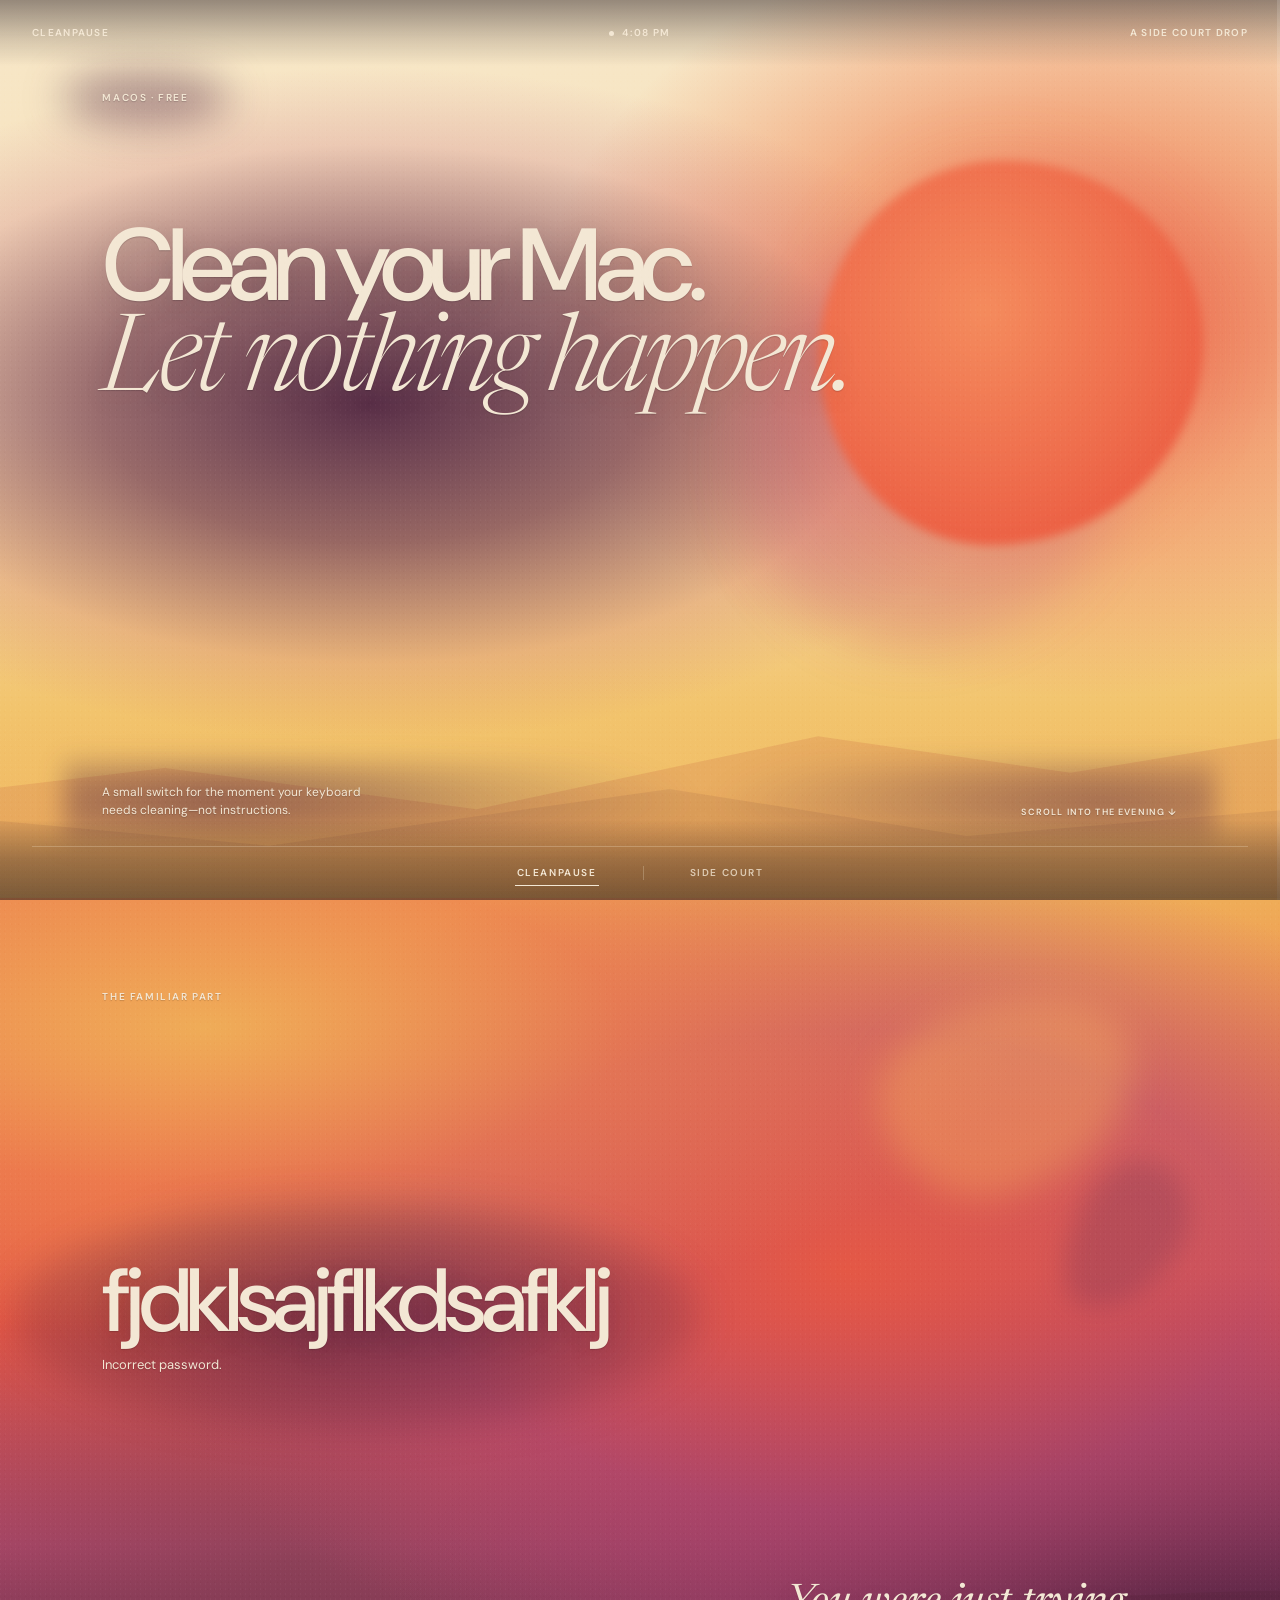
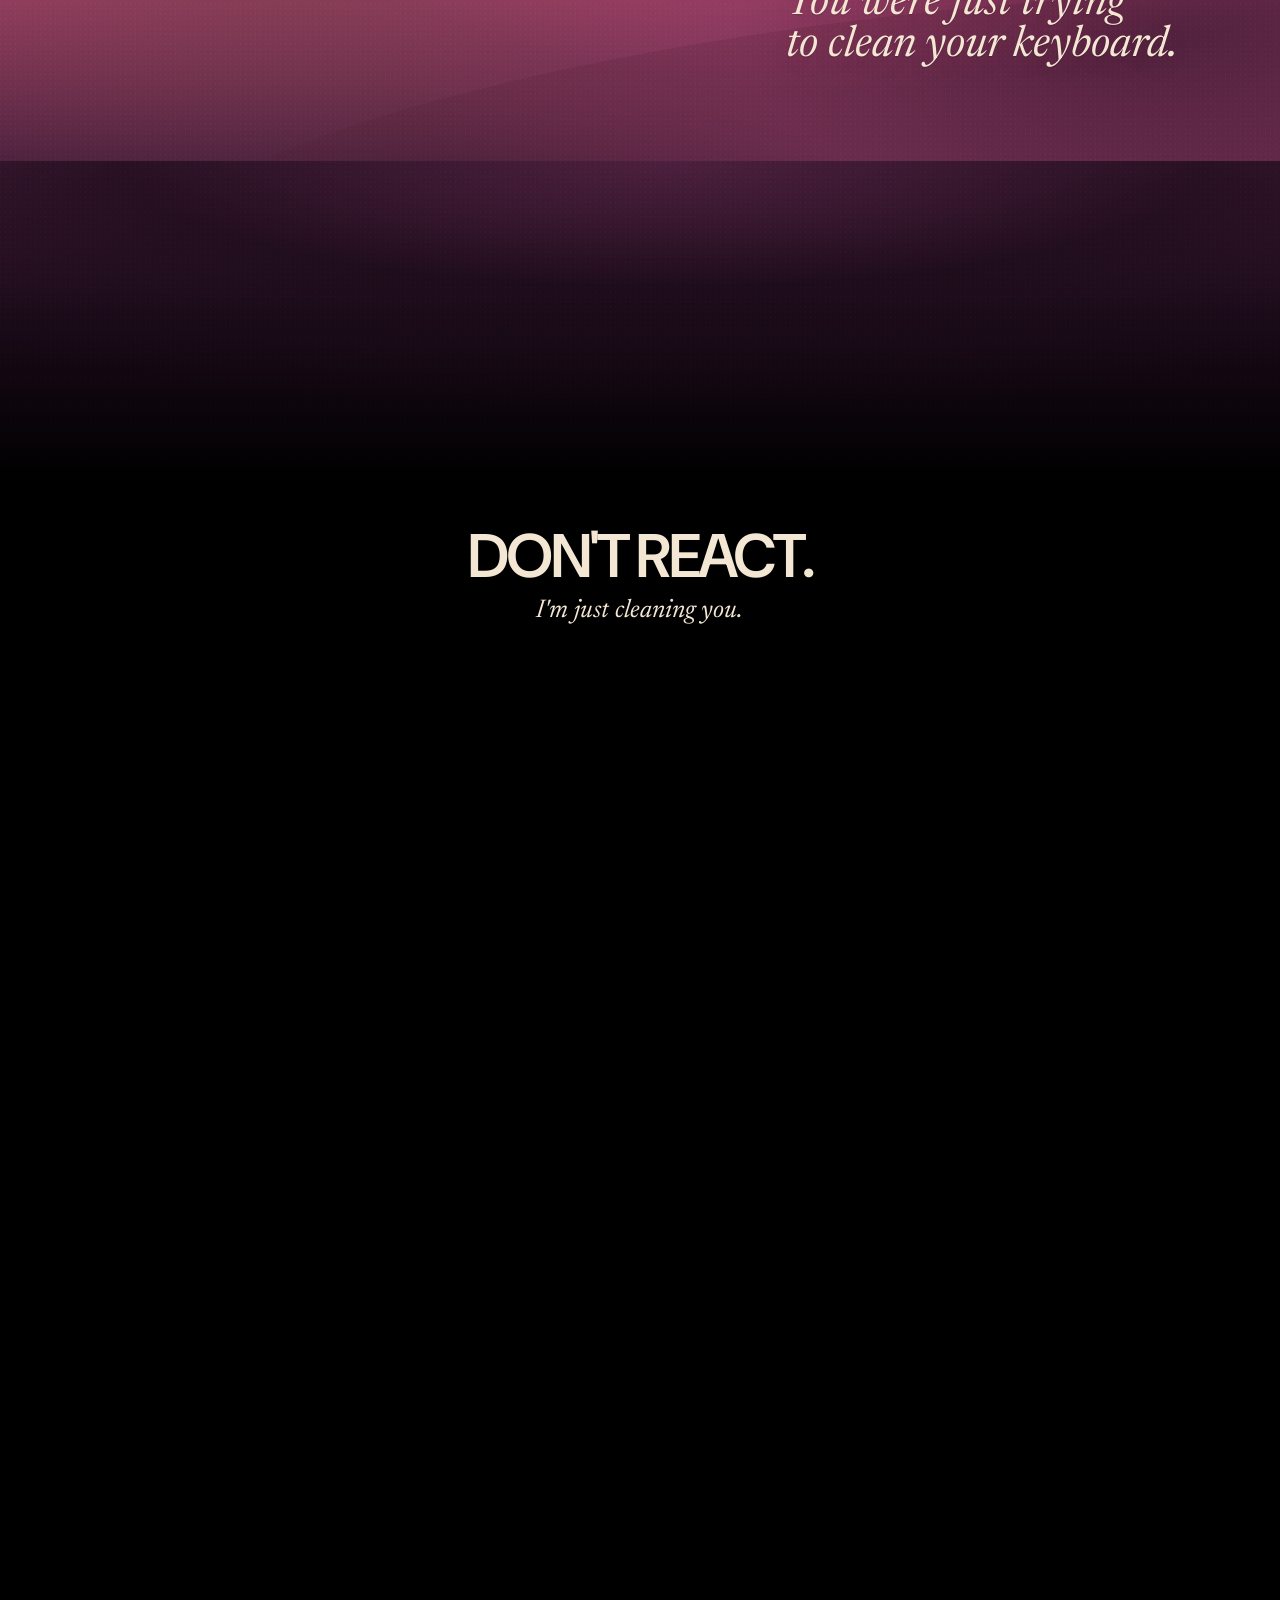
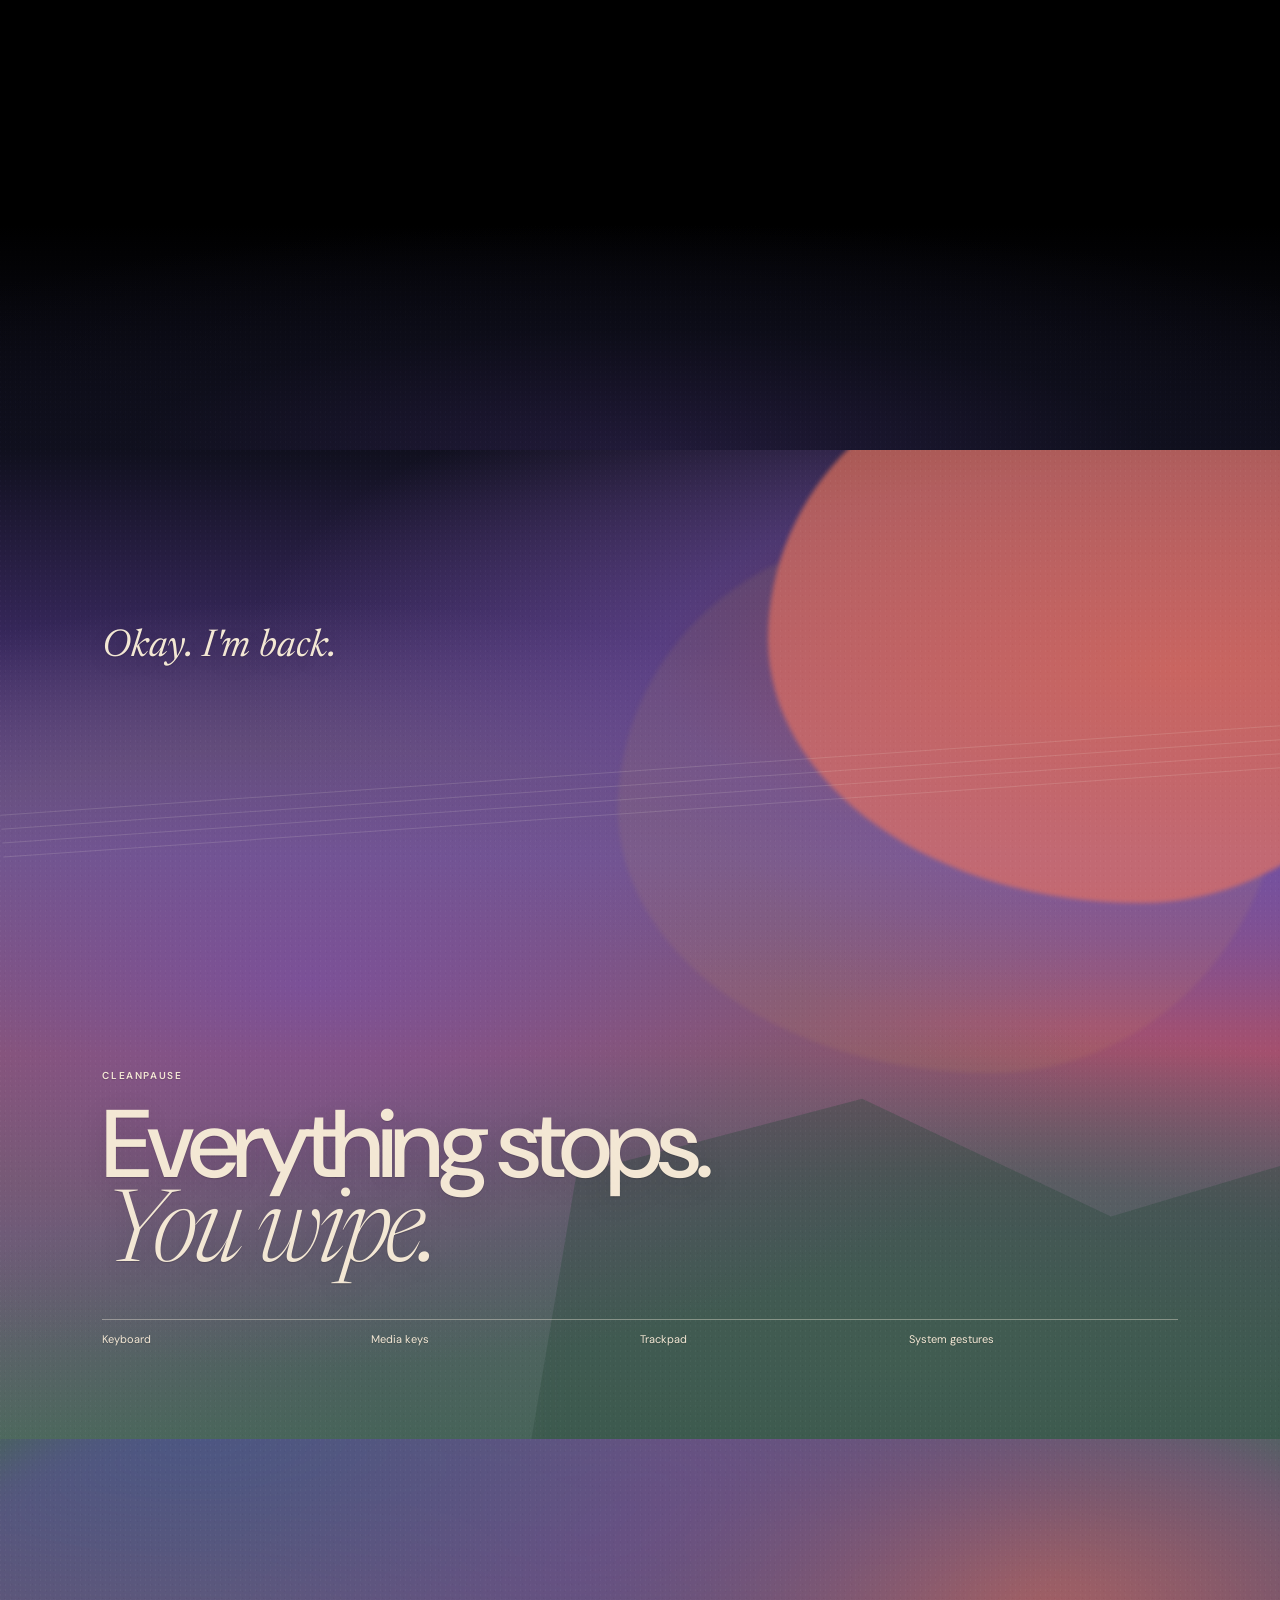
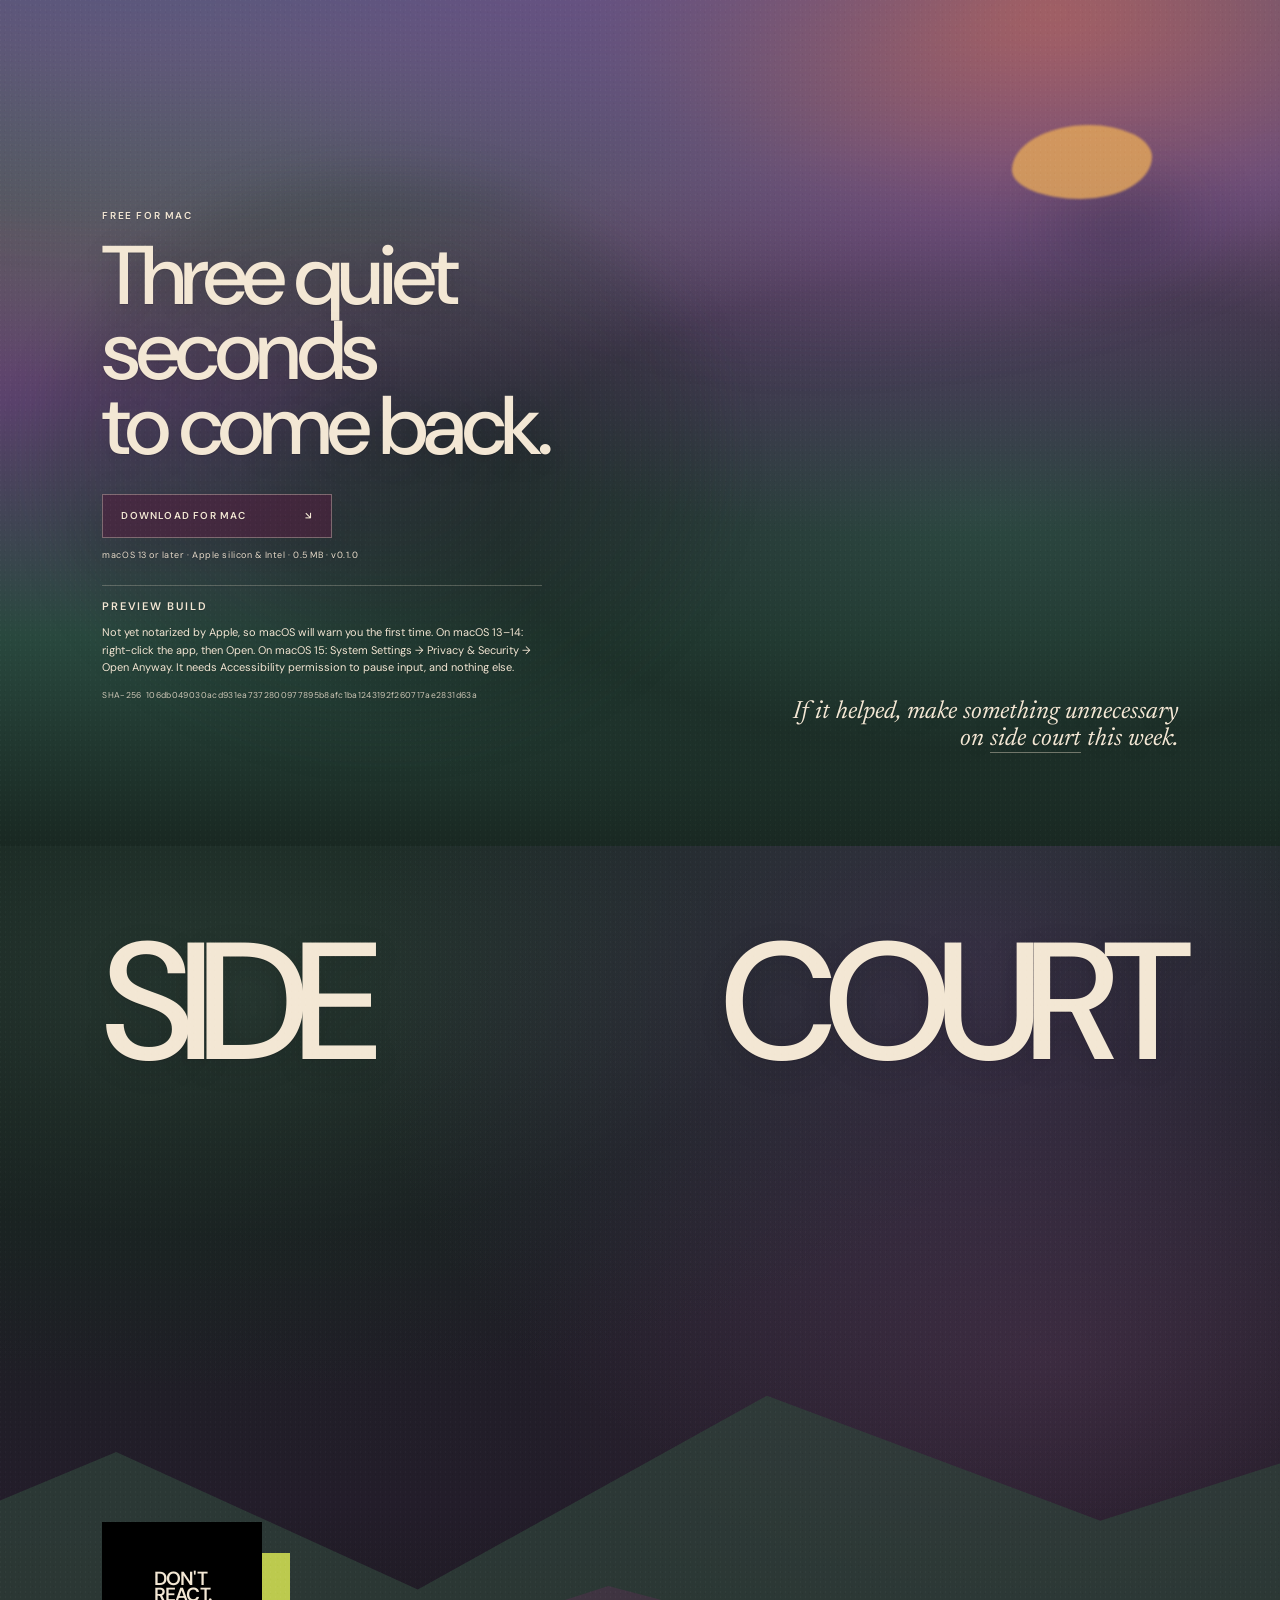
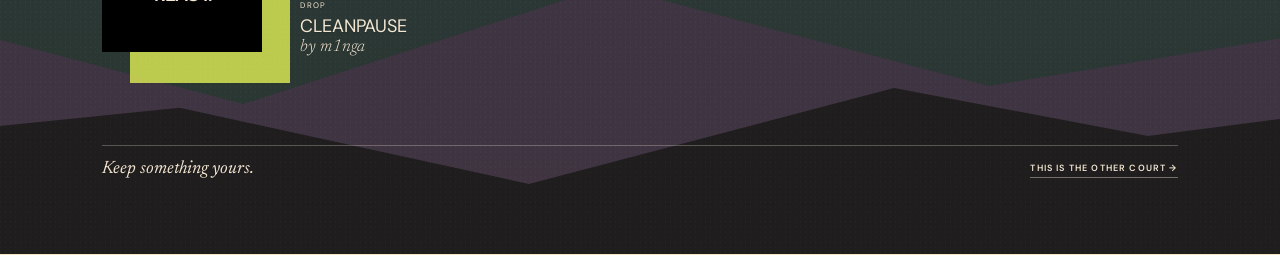
==== index.html @ 113a3d6a "feat: typography fixes, OG images, touch icon Co-Authored-By: Claude Fable 5 <noreply@anthropic.com>" ====
<!doctype html>
<html lang="en" data-court="clean">
<head>
  <meta charset="utf-8">
  <meta name="viewport" content="width=device-width, initial-scale=1">
  <title>CleanPause — Clean your Mac. Let nothing happen.</title>
  <meta name="description" content="A free macOS menu-bar switch that pauses your keyboard, media keys, trackpad, and system gestures while you clean. Hold three seconds to come back. A SIDE COURT drop by m1nga.">
  <link rel="canonical" href="https://m1nga.github.io/cleanpause/">
  <meta name="theme-color" content="#f7e5c4">

  <meta property="og:type" content="website">
  <meta property="og:site_name" content="CleanPause">
  <meta property="og:title" content="CleanPause — Clean your Mac. Let nothing happen.">
  <meta property="og:description" content="A free macOS switch that pauses keyboard, media keys, trackpad, and gestures while you clean. Hold three seconds to come back.">
  <meta property="og:url" content="https://m1nga.github.io/cleanpause/">
  <meta property="og:image" content="https://m1nga.github.io/cleanpause/assets/og.jpg">
  <meta property="og:image:width" content="1200">
  <meta property="og:image:height" content="630">
  <meta name="twitter:card" content="summary_large_image">
  <meta name="twitter:title" content="CleanPause — Clean your Mac. Let nothing happen.">
  <meta name="twitter:description" content="A free macOS switch that pauses keyboard, media keys, trackpad, and gestures while you clean.">
  <meta name="twitter:image" content="https://m1nga.github.io/cleanpause/assets/og.jpg">

  <link rel="icon" href="assets/favicon.svg" type="image/svg+xml">
  <link rel="apple-touch-icon" href="assets/apple-touch-icon.png">

  <link rel="preconnect" href="https://fonts.googleapis.com">
  <link rel="preconnect" href="https://fonts.gstatic.com" crossorigin>
  <link rel="stylesheet" href="https://fonts.googleapis.com/css2?family=DM+Sans:opsz,wght@9..40,400;9..40,500;9..40,600&family=Newsreader:ital,opsz,wght@1,6..72,300&display=swap">
  <link rel="stylesheet" href="assets/site.css">
  <link rel="prefetch" href="side-court/">

  <script type="application/ld+json">
  {
    "@context": "https://schema.org",
    "@type": "SoftwareApplication",
    "name": "CleanPause",
    "operatingSystem": "macOS 13.0 or later",
    "applicationCategory": "UtilitiesApplication",
    "offers": { "@type": "Offer", "price": "0", "priceCurrency": "USD" },
    "author": { "@type": "Person", "name": "m1nga" },
    "softwareVersion": "0.1.0-preview",
    "downloadUrl": "https://m1nga.github.io/cleanpause/downloads/CleanPause-0.1.0-preview.dmg"
  }
  </script>
</head>
<body>

  <header class="topbar">
    <a href="./">CLEANPAUSE</a>
    <span class="time" aria-live="polite"><i></i><span id="time-value">4:08 PM</span></span>
    <a class="credit" href="side-court/">A SIDE COURT DROP</a>
  </header>

  <main>
    <section class="scene s-four" id="s1" data-time="4:08 PM">
      <div class="sun" aria-hidden="true"></div>
      <div class="earth earth-one" aria-hidden="true"></div>
      <div class="earth earth-two" aria-hidden="true"></div>
      <p class="kicker">MACOS · FREE</p>
      <h1>Clean your Mac.<br><em>Let nothing happen.</em></h1>
      <div class="hero-foot">
        <p>A small switch for the moment your keyboard<br>needs cleaning—not instructions.</p>
        <span>SCROLL INTO THE EVENING ↓</span>
      </div>
    </section>

    <section class="scene s-five" id="s2" data-time="4:52 PM">
      <div class="clay clay-one" aria-hidden="true"></div>
      <div class="clay clay-two" aria-hidden="true"></div>
      <div class="clay-shadow" aria-hidden="true"></div>
      <p class="kicker">THE FAMILIAR PART</p>
      <div class="password" id="password" aria-label="Accidental keystrokes while wiping the keyboard">
        <span id="password-text" data-text="fjdklsajflkdsafklj"></span>
        <small>Incorrect password.</small>
      </div>
      <p class="side-copy">You were just trying<br>to clean your keyboard.</p>
    </section>

    <section class="scene s-black" data-time="5:37 PM" id="black-scene">
      <div class="black-hold">
        <div class="clean-state">
          <h2>DON'T REACT.</h2>
          <p>I'm just cleaning you.</p>
        </div>
        <div class="unlock" aria-hidden="true"><span></span></div>
        <small class="black-note">HOLD FOR 3 SECONDS TO RETURN</small>
      </div>
    </section>

    <section class="scene s-six" id="s4" data-time="6:26 PM">
      <div class="purple-sun" aria-hidden="true"></div>
      <div class="earth-slope" aria-hidden="true"></div>
      <div class="air-lines" aria-hidden="true"><i></i><i></i><i></i><i></i></div>
      <p class="return-line">Okay. I'm back.</p>
      <div class="product-lockup">
        <p class="kicker">CLEANPAUSE</p>
        <h2>Everything stops.<br><em>You wipe.</em></h2>
        <div class="facts" role="list" aria-label="What CleanPause pauses">
          <span role="listitem">Keyboard</span>
          <span role="listitem">Media keys</span>
          <span role="listitem">Trackpad</span>
          <span role="listitem">System gestures</span>
        </div>
      </div>
    </section>

    <section class="scene s-seven" data-time="7:18 PM" id="download">
      <div class="dusk-wash" aria-hidden="true"></div>
      <div class="sun-remnant" aria-hidden="true"></div>
      <div class="download-copy">
        <p class="kicker">FREE FOR MAC</p>
        <h2>Three quiet seconds<br>to come back.</h2>
        <a class="download-button" href="downloads/CleanPause-0.1.0-preview.dmg" download>
          <span>DOWNLOAD FOR MAC</span><span aria-hidden="true">↘</span>
        </a>
        <span class="download-meta">macOS 13 or later · Apple silicon &amp; Intel · 0.5 MB · v0.1.0</span>
        <div class="preview-note">
          <p class="kicker">PREVIEW BUILD</p>
          <p>Not yet notarized by Apple, so macOS will warn you the first time.
             On macOS 13–14: right-click the app, then Open.
             On macOS 15: System Settings → Privacy &amp; Security → Open Anyway.
             It needs Accessibility permission to pause input, and nothing else.</p>
          <span class="sha">SHA-256&ensp;106db049030acd931ea7372800977895b8afc1ba1243192f260717ae2831d63a</span>
        </div>
      </div>
      <p class="unnecessary">If it helped, make something unnecessary<br>on <a href="side-court/">side court</a> this week.</p>
    </section>

    <section class="scene s-eight" id="s6" data-time="8:00 PM">
      <div class="night-landscape" aria-hidden="true">
        <i class="night-layer night-one"></i><i class="night-layer night-two"></i><i class="night-layer night-three"></i>
      </div>
      <a class="sidecourt-head" href="side-court/" aria-label="Enter SIDE COURT">
        <span>SIDE</span><span>COURT</span>
      </a>
      <a class="drop-card" href="side-court/">
        <span class="drop-black" aria-hidden="true"><span>DON'T<br>REACT.</span></span>
        <p><small>DROP</small>CLEANPAUSE<br><em>by m1nga</em></p>
      </a>
      <footer class="court-foot">
        <p>Keep something yours.</p>
        <a href="side-court/">THIS IS THE OTHER COURT →</a>
      </footer>
    </section>
  </main>

  <nav class="rail" aria-label="Site">
    <a href="./" aria-current="page">CLEANPAUSE</a>
    <span class="rule" aria-hidden="true"></span>
    <a href="side-court/">SIDE COURT</a>
  </nav>

  <div class="progress" aria-hidden="true"><i id="progress-bar"></i></div>

  <script src="assets/site.js" defer></script>
</body>
</html>
---- assets/site.css ----
/* CleanPause + SIDE COURT — shared visual system.
   Source of truth: late-court-scroll.html (4–8 PM continuous color field).
   One text color everywhere; hierarchy is size, weight, spacing, position. */

:root {
  --ivory: #f3e7d4;
  --chartreuse: #dceb55;
  --plum: #4c203e;
  --night: #181918;
  --rail-h: 54px;
  --gutter: 8vw;
}

* { box-sizing: border-box; }

html {
  background: #f7e5c4;
}
html[data-court="side"] { background: #181918; }

body {
  margin: 0;
  color: var(--ivory);
  font-family: "DM Sans", Helvetica, Arial, sans-serif;
  -webkit-font-smoothing: antialiased;
  overflow-x: hidden;
}

h1, h2, h3, p { margin: 0; }

em {
  font-family: "Newsreader", Georgia, serif;
  font-weight: 300;
}

a { color: inherit; }

a:focus-visible,
button:focus-visible {
  outline: 1px solid var(--ivory);
  outline-offset: 4px;
}

::selection { background: rgba(76, 32, 62, .85); color: var(--ivory); }

/* Cross-page continuity: slow crossfade instead of a hard cut. */
@view-transition { navigation: auto; }
::view-transition-old(root),
::view-transition-new(root) {
  animation-duration: .55s;
  animation-timing-function: ease;
}

/* ---------- top bar ---------- */

.topbar {
  position: fixed;
  z-index: 50;
  top: 0;
  left: 0;
  right: 0;
  height: 66px;
  display: grid;
  grid-template-columns: 1fr auto 1fr;
  align-items: center;
  padding: 0 32px;
  font-size: 10px;
  line-height: 1;
  font-weight: 600;
  letter-spacing: .13em;
  background: linear-gradient(180deg, rgba(35,25,31,.46) 0%, rgba(35,25,31,.16) 58%, transparent 100%);
  pointer-events: none;
}
.topbar a { pointer-events: auto; text-decoration: none; }
.topbar .credit { justify-self: end; }
.topbar .time { display: flex; align-items: center; gap: 8px; justify-self: center; }
.topbar .time i {
  width: 5px;
  height: 5px;
  border-radius: 50%;
  background: currentColor;
}

/* ---------- bottom rail: a restrained programme sheet, not an app dock ---------- */

.rail {
  position: fixed;
  z-index: 55;
  left: 0;
  right: 0;
  bottom: 0;
  height: var(--rail-h);
  display: flex;
  align-items: center;
  justify-content: center;
  gap: 44px;
  font-size: 10px;
  line-height: 1;
  font-weight: 600;
  letter-spacing: .16em;
}
.rail::before {
  content: "";
  position: absolute;
  inset: -26px 0 0;
  z-index: -1;
  background: linear-gradient(0deg, rgba(24,18,23,.52) 0%, rgba(24,18,23,.3) 52%, transparent 100%);
  pointer-events: none;
}
.rail::after {
  content: "";
  position: absolute;
  top: 0;
  left: 32px;
  right: 32px;
  height: 1px;
  background: rgba(243,231,210,.26);
}
.rail a {
  position: relative;
  padding: 6px 2px;
  text-decoration: none;
  opacity: .78;
  transition: opacity .3s ease;
}
.rail a:hover { opacity: 1; }
.rail a[aria-current="page"] { opacity: 1; }
.rail a[aria-current="page"]::after {
  content: "";
  position: absolute;
  left: 0;
  right: 0;
  bottom: -2px;
  height: 1px;
  background: var(--ivory);
}
.rail .rule {
  width: 1px;
  height: 14px;
  background: rgba(243,231,210,.26);
}

/* ---------- scroll progress (right edge, as in the source design) ---------- */

.progress {
  position: fixed;
  z-index: 52;
  right: 0;
  top: 0;
  width: 3px;
  height: 100%;
  background: rgba(255,255,255,.14);
  pointer-events: none;
}
.progress i { display: block; width: 100%; height: 0; background: var(--chartreuse); }

/* ---------- scenes ---------- */

.scene {
  position: relative;
  min-height: 100svh;
  overflow: hidden;
  padding: 94px var(--gutter) 56px;
  isolation: isolate;
  margin-top: -1px;
  text-shadow: 0 1px 1px rgba(18,12,18,.18), 0 8px 30px rgba(18,12,18,.12);
}

/* film grain */
.scene::after {
  content: "";
  position: absolute;
  z-index: 20;
  inset: 0;
  pointer-events: none;
  opacity: .13;
  mix-blend-mode: soft-light;
  background-image:
    radial-gradient(circle at 12% 21%, rgba(255,255,255,.7) 0 .6px, transparent .9px),
    radial-gradient(circle at 69% 73%, rgba(32,20,14,.58) 0 .5px, transparent .85px);
  background-size: 5px 5px, 7px 7px;
}

.kicker {
  position: relative;
  z-index: 3;
  width: max-content;
  font-size: 10px;
  line-height: 1;
  font-weight: 600;
  letter-spacing: .16em;
}

/* ---------- scene 1 · 4:08 PM · hero ---------- */

.s-four {
  background:
    radial-gradient(ellipse 66% 48% at 29% 45%, rgba(76,32,62,.92) 0%, rgba(105,49,72,.67) 32%, rgba(184,73,111,.18) 60%, transparent 78%),
    radial-gradient(ellipse 55% 56% at 84% 35%, rgba(232,80,58,.92) 0%, rgba(239,125,78,.58) 38%, transparent 76%),
    radial-gradient(ellipse 88% 32% at 46% 104%, rgba(239,173,88,.98) 0%, rgba(242,196,109,.58) 54%, transparent 92%),
    linear-gradient(180deg, #f7e7c8 0%, #f7e0b7 47%, #f2c46d 79%, #efad58 100%);
}

.s-four > .kicker::before {
  content: "";
  position: absolute;
  z-index: -1;
  inset: -22px -40px;
  border-radius: 50%;
  background: rgba(76,32,62,.42);
  filter: blur(20px);
}

.s-four h1 {
  position: relative;
  z-index: 3;
  max-width: 920px;
  margin: 13vh 0 0;
  font-size: clamp(50px, 8vw, 106px);
  line-height: .88;
  letter-spacing: -.065em;
  font-weight: 500;
}
.s-four h1 em { font-size: 1.04em; letter-spacing: -.045em; }

.sun {
  position: absolute;
  z-index: -1;
  top: 18%;
  right: 6%;
  width: clamp(190px, 30vw, 390px);
  aspect-ratio: 1;
  border-radius: 48% 52% 55% 45% / 51% 47% 53% 49%;
  background: radial-gradient(circle at 43% 39%, #f48b5d 0%, #ef704e 48%, #e8503a 100%);
  box-shadow: -80px 100px 55px rgba(184,74,122,.22), 0 0 70px rgba(239,112,78,.2);
  filter: blur(5px);
  animation: float 12s ease-in-out infinite;
}

.earth {
  position: absolute;
  z-index: -1;
  left: -8%;
  right: -8%;
  bottom: -1px;
  translate: 0 var(--drift, 0px);
}
.earth-one {
  height: 27%;
  background: rgba(199,104,71,.22);
  clip-path: polygon(0 57%, 18% 44%, 39% 61%, 62% 31%, 79% 46%, 100% 25%, 100% 100%, 0 100%);
  filter: blur(18px);
}
.earth-two {
  height: 18%;
  background: rgba(132,79,64,.13);
  clip-path: polygon(0 43%, 25% 64%, 52% 29%, 72% 58%, 100% 37%, 100% 100%, 0 100%);
  filter: blur(26px);
}

.hero-foot {
  position: absolute;
  z-index: 3;
  left: var(--gutter);
  right: var(--gutter);
  bottom: calc(var(--rail-h) + 26px);
  display: flex;
  justify-content: space-between;
  align-items: end;
  font-size: 12px;
  line-height: 1.45;
}
.hero-foot::before {
  content: "";
  position: absolute;
  z-index: -1;
  inset: -24px -38px;
  background:
    radial-gradient(ellipse 42% 85% at 13% 50%, rgba(76,32,62,.56) 0%, rgba(76,32,62,.2) 58%, transparent 100%),
    radial-gradient(ellipse 34% 76% at 90% 50%, rgba(76,32,62,.46) 0%, transparent 100%);
  filter: blur(12px);
}
.hero-foot span { font-size: 9px; font-weight: 600; letter-spacing: .13em; }

/* ---------- scene 2 · 4:52 PM · the familiar part ---------- */

.s-five {
  min-height: 96svh;
  background:
    radial-gradient(ellipse 82% 46% at 16% 15%, rgba(239,173,88,.96) 0%, rgba(237,125,78,.68) 40%, transparent 78%),
    radial-gradient(ellipse 68% 58% at 66% 43%, rgba(228,87,69,.9) 0%, rgba(184,73,111,.62) 48%, transparent 84%),
    radial-gradient(ellipse 74% 50% at 91% 84%, rgba(76,32,62,.96) 0%, rgba(126,53,91,.7) 46%, transparent 82%),
    radial-gradient(ellipse 60% 42% at 23% 77%, rgba(102,58,67,.48) 0%, transparent 78%),
    linear-gradient(180deg, #efad58 0%, #ed7d4e 26%, #e45745 49%, #b8496f 75%, #4c203e 100%);
}

.password {
  position: absolute;
  z-index: 3;
  left: var(--gutter);
  top: 42%;
  display: flex;
  flex-direction: column;
  gap: 14px;
}
.password::before {
  content: "";
  position: absolute;
  z-index: -1;
  inset: -60px -90px;
  border-radius: 50%;
  background: radial-gradient(ellipse, rgba(76,32,62,.66) 0%, rgba(76,32,62,.27) 56%, transparent 100%);
  filter: blur(18px);
}
.password span {
  min-height: .9em;
  font-size: clamp(38px, 7vw, 94px);
  line-height: .9;
  letter-spacing: -.06em;
  font-weight: 500;
}
.password small {
  font-size: 13px;
  opacity: 0;
  transition: opacity .7s ease;
}
.password.typed small { opacity: 1; }

.side-copy {
  position: absolute;
  z-index: 3;
  right: var(--gutter);
  bottom: 11%;
  font-family: "Newsreader", Georgia, serif;
  font-style: italic;
  font-size: clamp(24px, 3.4vw, 46px);
  line-height: .97;
}

.clay {
  position: absolute;
  border-radius: 47% 53% 61% 39% / 42% 38% 62% 58%;
  translate: 0 var(--drift, 0px);
  filter: blur(18px);
}
.clay-one { width: 260px; height: 190px; right: 11%; top: 8%; background: rgba(255,183,91,.36); transform: rotate(-13deg); }
.clay-two { width: 105px; height: 160px; right: 8%; top: 26%; background: rgba(112,50,87,.28); transform: rotate(29deg); filter: blur(13px); }
.clay-shadow {
  position: absolute;
  left: 12%;
  bottom: -26%;
  width: 125%;
  height: 58%;
  background: rgba(79,31,52,.2);
  transform: rotate(-6deg);
  clip-path: ellipse(50% 32% at 50% 50%);
  filter: blur(30px);
  translate: 0 var(--drift, 0px);
}

/* ---------- scene 3 · 5:37 PM · the pause (extended quiet) ---------- */

.s-black {
  min-height: 210svh;
  padding: 0;
  background:
    radial-gradient(ellipse 88% 14% at 52% 0%, rgba(76,32,62,.92) 0%, rgba(27,11,25,.72) 48%, transparent 94%),
    radial-gradient(ellipse 74% 12% at 50% 100%, rgba(57,41,95,.42) 0%, rgba(16,16,30,.62) 54%, transparent 100%),
    linear-gradient(180deg, #4c203e 0%, #1b0b19 8%, #000 17%, #000 88%, #10101e 100%);
}
.black-hold {
  position: sticky;
  top: 0;
  height: 100svh;
  display: grid;
  place-items: center;
}
.clean-state {
  text-align: center;
  transform: translateY(-4vh);
  opacity: var(--quiet, 1);
}
.clean-state h2 {
  margin-bottom: 10px;
  font-size: clamp(32px, 4.8vw, 62px);
  line-height: 1;
  letter-spacing: -.045em;
  font-weight: 600;
}
.clean-state p {
  font-family: "Newsreader", Georgia, serif;
  font-size: clamp(17px, 2vw, 26px);
  font-style: italic;
}
.unlock {
  position: absolute;
  right: var(--gutter);
  bottom: 11%;
  width: 54px;
  height: 54px;
  border: 1px solid rgba(242,234,220,.28);
  border-radius: 50%;
  opacity: var(--quiet, 1);
}
.unlock span {
  position: absolute;
  inset: -1px;
  border: 1px solid var(--chartreuse);
  border-radius: 50%;
  clip-path: polygon(50% 0, 100% 0, 100% 100%, 50% 100%);
  transform: rotate(-28deg);
}
.black-note {
  position: absolute;
  right: calc(var(--gutter) + 70px);
  bottom: calc(11% + 22px);
  font-size: 8px;
  letter-spacing: .14em;
  opacity: var(--quiet, 1);
}

/* ---------- scene 4 · 6:26 PM · back ---------- */

.s-six {
  min-height: 110svh;
  background:
    radial-gradient(ellipse 85% 42% at 92% 22%, rgba(164,80,110,.72) 0%, rgba(115,81,160,.52) 48%, transparent 86%),
    radial-gradient(ellipse 70% 44% at 24% 54%, rgba(115,81,160,.74) 0%, rgba(111,91,120,.52) 55%, transparent 88%),
    radial-gradient(ellipse 82% 38% at 70% 92%, rgba(78,105,94,.92) 0%, rgba(64,95,85,.58) 50%, transparent 90%),
    linear-gradient(180deg, #10101e 0%, #39295f 20%, #7351a0 41%, #a4506e 61%, #6f5b78 79%, #4e695e 100%);
}
.return-line {
  position: absolute;
  top: 18%;
  left: var(--gutter);
  font-family: "Newsreader", Georgia, serif;
  font-style: italic;
  font-size: clamp(22px, 3vw, 40px);
}
.product-lockup {
  position: absolute;
  z-index: 3;
  left: var(--gutter);
  right: var(--gutter);
  bottom: calc(var(--rail-h) + 4%);
}
.product-lockup h2 {
  margin: 22px 0 38px;
  font-size: clamp(47px, 7.5vw, 98px);
  line-height: .87;
  letter-spacing: -.06em;
  font-weight: 500;
}
.product-lockup h2 em { font-size: 1.04em; }
.facts {
  display: grid;
  grid-template-columns: repeat(4, 1fr);
  border-top: 1px solid rgba(246,239,223,.38);
  padding-top: 12px;
  font-size: 11px;
}
.purple-sun {
  position: absolute;
  right: -12%;
  top: -12%;
  width: 52vw;
  height: 42vw;
  min-width: 360px;
  min-height: 300px;
  border-radius: 43% 57% 44% 56% / 51% 42% 58% 49%;
  background: rgba(238,120,91,.64);
  box-shadow: -150px 170px 0 rgba(216,167,83,.1);
  animation: float 15s ease-in-out infinite reverse;
  translate: 0 var(--drift, 0px);
  filter: blur(2px);
}
.earth-slope {
  position: absolute;
  right: -12%;
  bottom: -8%;
  width: 72%;
  height: 54%;
  background: rgba(38,70,57,.34);
  clip-path: polygon(7% 29%, 38% 15%, 65% 37%, 100% 19%, 100% 100%, 0 100%);
  filter: blur(24px);
  translate: 0 var(--drift, 0px);
}
.air-lines {
  position: absolute;
  left: 0;
  right: 0;
  top: 31%;
  height: 60px;
  opacity: .14;
  transform: rotate(-4deg);
}
.air-lines i {
  display: block;
  width: 120%;
  height: 1px;
  margin: 13px 0;
  background: #f6efdf;
  animation: wind 12s ease-in-out infinite;
}
.air-lines i:nth-child(2) { animation-delay: -3s; }
.air-lines i:nth-child(3) { animation-delay: -6s; }
.air-lines i:nth-child(4) { animation-delay: -9s; }

/* ---------- scene 5 · 7:18 PM · download ---------- */

.s-seven {
  min-height: 112svh;
  background:
    radial-gradient(ellipse 78% 43% at 17% 18%, rgba(78,105,94,.86) 0%, rgba(64,95,85,.52) 48%, transparent 84%),
    radial-gradient(ellipse 68% 48% at 72% 28%, rgba(115,80,109,.72) 0%, rgba(90,66,108,.46) 50%, transparent 86%),
    radial-gradient(ellipse 63% 39% at 77% 67%, rgba(41,72,62,.9) 0%, rgba(25,40,34,.64) 60%, transparent 94%),
    linear-gradient(180deg, #4e695e 0%, #405f55 18%, #73506d 39%, #5a426c 56%, #29483e 79%, #192822 100%);
}
.dusk-wash {
  position: absolute;
  inset: -14% -12% auto -12%;
  height: 62%;
  background:
    radial-gradient(ellipse 65% 75% at 22% 15%, rgba(75,84,139,.84) 0%, rgba(112,78,143,.6) 48%, transparent 88%),
    radial-gradient(ellipse 58% 66% at 76% 45%, rgba(215,105,99,.62) 0%, rgba(112,78,143,.44) 51%, transparent 90%);
  border-radius: 42% 58% 48% 52% / 55% 45% 55% 45%;
  filter: blur(26px);
  translate: 0 var(--drift, 0px);
}
.sun-remnant {
  position: absolute;
  z-index: 3;
  top: 25%;
  right: 10%;
  width: 140px;
  height: 74px;
  border-radius: 55% 45% 51% 49% / 61% 43% 57% 39%;
  background: rgba(231,169,89,.78);
  box-shadow: 40px 62px 70px rgba(27,31,46,.3);
  animation: float 11s ease-in-out infinite;
  translate: 0 var(--drift, 0px);
  filter: blur(.8px);
}
.download-copy {
  position: absolute;
  z-index: 4;
  left: var(--gutter);
  bottom: calc(var(--rail-h) + 9%);
  max-width: min(560px, 84vw);
}
.download-copy::before {
  content: "";
  position: absolute;
  z-index: -1;
  inset: -40px -60px;
  border-radius: 50%;
  background: radial-gradient(ellipse, rgba(25,40,34,.5) 0%, rgba(25,40,34,.2) 58%, transparent 100%);
  filter: blur(20px);
}
.download-copy h2 {
  margin: 18px 0 30px;
  font-size: clamp(42px, 6.5vw, 86px);
  line-height: .9;
  letter-spacing: -.055em;
  font-weight: 500;
}
.download-button {
  min-width: 230px;
  width: max-content;
  border: 1px solid rgba(243,231,212,.34);
  padding: 16px 18px;
  display: flex;
  justify-content: space-between;
  gap: 40px;
  background: rgba(76,32,62,.66);
  font-size: 10px;
  line-height: 1;
  font-weight: 600;
  letter-spacing: .12em;
  text-decoration: none;
  box-shadow: 0 12px 42px rgba(18,12,18,.14);
  backdrop-filter: blur(10px);
  transition: background .35s ease, border-color .35s ease;
}
.download-button:hover {
  background: rgba(76,32,62,.88);
  border-color: rgba(243,231,212,.55);
}
.download-meta {
  display: block;
  margin-top: 10px;
  font-size: 9px;
  letter-spacing: .06em;
  line-height: 1.7;
}
.preview-note {
  margin-top: 22px;
  padding-top: 12px;
  border-top: 1px solid rgba(243,231,210,.24);
  max-width: 440px;
}
.preview-note .kicker { margin-bottom: 8px; }
.preview-note p {
  font-size: 11px;
  line-height: 1.6;
}
.sha {
  display: block;
  margin-top: 12px;
  font-size: 8.5px;
  letter-spacing: .04em;
  line-height: 1.6;
  word-break: break-all;
  opacity: .82;
}
.unnecessary {
  position: absolute;
  z-index: 4;
  right: var(--gutter);
  bottom: calc(var(--rail-h) + 4%);
  font-family: "Newsreader", Georgia, serif;
  font-style: italic;
  font-size: clamp(17px, 2vw, 25px);
  line-height: 1.08;
  text-align: right;
}
.unnecessary a {
  text-decoration: none;
  border-bottom: 1px solid rgba(243,231,210,.4);
  transition: border-color .3s ease;
}
.unnecessary a:hover { border-color: var(--ivory); }

/* ---------- scene 6 · 8:00 PM · the other court ---------- */

.s-eight {
  min-height: 112svh;
  background:
    radial-gradient(ellipse 72% 44% at 18% 14%, rgba(48,67,59,.6) 0%, rgba(25,40,34,.4) 56%, transparent 91%),
    radial-gradient(ellipse 74% 56% at 82% 51%, rgba(80,51,77,.48) 0%, rgba(35,29,42,.42) 56%, transparent 93%),
    linear-gradient(180deg, #192822 0%, #18211f 27%, #231d2a 65%, #181918 100%);
}
.night-landscape {
  position: absolute;
  inset: 0;
  overflow: hidden;
  background: radial-gradient(ellipse at 76% 12%, rgba(111,73,136,.32) 0%, transparent 45%);
}
.night-layer {
  position: absolute;
  display: block;
  left: -12%;
  right: -12%;
  bottom: -2%;
  translate: 0 var(--drift, 0px);
}
.night-one { height: 62%; background: rgba(48,67,59,.72); clip-path: polygon(0 45%, 17% 27%, 36% 49%, 58% 18%, 79% 38%, 100% 21%, 100% 100%, 0 100%); filter: blur(18px); }
.night-two { height: 45%; background: rgba(80,51,77,.56); clip-path: polygon(0 32%, 25% 55%, 48% 29%, 72% 51%, 100% 35%, 100% 100%, 0 100%); filter: blur(25px); }
.night-three { height: 28%; background: rgba(28,27,26,.9); clip-path: polygon(0 41%, 21% 29%, 43% 56%, 66% 22%, 82% 39%, 100% 26%, 100% 100%, 0 100%); filter: blur(10px); }

.sidecourt-head {
  position: relative;
  z-index: 4;
  display: flex;
  justify-content: space-between;
  font-size: clamp(66px, 13vw, 170px);
  line-height: .76;
  letter-spacing: -.08em;
  font-weight: 500;
}
a.sidecourt-head { text-decoration: none; }

.drop-card {
  position: absolute;
  z-index: 4;
  left: var(--gutter);
  bottom: 20%;
  display: flex;
  align-items: flex-end;
  gap: 38px;
  text-decoration: none;
}
.drop-black {
  width: 160px;
  aspect-ratio: 1.23;
  background: #000;
  display: flex;
  align-items: center;
  justify-content: center;
  font-size: 19px;
  line-height: .88;
  letter-spacing: -.04em;
  font-weight: 600;
  box-shadow: 28px 31px 0 rgba(220,235,85,.82);
  transition: box-shadow .4s ease;
}
.drop-card:hover .drop-black { box-shadow: 22px 25px 0 rgba(220,235,85,.95); }
.drop-card p { margin: 0 0 -4px; font-size: 18px; line-height: 1.05; }
.drop-card small {
  display: block;
  margin-bottom: 7px;
  font-size: 8px;
  letter-spacing: .15em;
}
.drop-card em { font-size: 17px; }

.court-foot {
  position: absolute;
  z-index: 4;
  left: var(--gutter);
  right: var(--gutter);
  bottom: calc(var(--rail-h) + 22px);
  display: flex;
  justify-content: space-between;
  align-items: end;
  border-top: 1px solid rgba(243,231,210,.28);
  padding-top: 14px;
  font-size: 10px;
  letter-spacing: .08em;
}
.court-foot p {
  font-family: "Newsreader", Georgia, serif;
  font-style: italic;
  font-size: 18px;
  letter-spacing: 0;
}
.court-foot a {
  text-decoration: none;
  font-weight: 600;
  letter-spacing: .13em;
  font-size: 9px;
  border-bottom: 1px solid rgba(243,231,210,.4);
  padding-bottom: 3px;
  transition: border-color .3s ease;
}
.court-foot a:hover { border-color: var(--ivory); }

/* ---------- SIDE COURT page ---------- */

.sc-open {
  min-height: 100svh;
  background:
    radial-gradient(ellipse 72% 44% at 18% 14%, rgba(48,67,59,.6) 0%, rgba(25,40,34,.4) 56%, transparent 91%),
    radial-gradient(ellipse 74% 56% at 82% 51%, rgba(80,51,77,.48) 0%, rgba(35,29,42,.42) 56%, transparent 93%),
    linear-gradient(180deg, #192822 0%, #1c2420 30%, #231d2a 68%, #1a161d 100%);
}
.sc-open .sidecourt-head { margin-top: 6vh; }
.keep {
  position: absolute;
  z-index: 4;
  left: var(--gutter);
  bottom: calc(var(--rail-h) + 12%);
  max-width: 620px;
}
.keep h2 {
  font-family: "Newsreader", Georgia, serif;
  font-weight: 300;
  font-style: italic;
  font-size: clamp(34px, 5vw, 64px);
  line-height: 1;
  letter-spacing: -.02em;
  margin-bottom: 26px;
}
.keep p {
  font-size: clamp(13px, 1.3vw, 16px);
  line-height: 1.7;
}

.sc-drop {
  min-height: 96svh;
  background:
    radial-gradient(ellipse 66% 48% at 76% 22%, rgba(80,51,77,.5) 0%, rgba(35,29,42,.36) 56%, transparent 92%),
    radial-gradient(ellipse 70% 40% at 20% 80%, rgba(41,52,46,.7) 0%, rgba(24,30,27,.4) 58%, transparent 92%),
    linear-gradient(180deg, #1a161d 0%, #1d1a20 42%, #171b18 100%);
  display: grid;
  place-items: center;
}
.sc-drop-inner {
  position: relative;
  z-index: 4;
  display: flex;
  flex-direction: column;
  align-items: flex-start;
  gap: 44px;
}
.sc-drop-inner .drop-card { position: static; }
.other-court {
  font-family: "Newsreader", Georgia, serif;
  font-style: italic;
  font-size: clamp(18px, 2.2vw, 28px);
}

.sc-court {
  min-height: 100svh;
  background:
    radial-gradient(ellipse 70% 36% at 30% 20%, rgba(57,41,95,.34) 0%, transparent 80%),
    radial-gradient(ellipse 80% 40% at 70% 90%, rgba(30,39,34,.8) 0%, rgba(22,24,22,.4) 60%, transparent 95%),
    linear-gradient(180deg, #171b18 0%, #161519 55%, #181918 100%);
}
.sc-court-inner {
  position: absolute;
  z-index: 4;
  left: var(--gutter);
  right: var(--gutter);
  bottom: calc(var(--rail-h) + 14%);
  max-width: 640px;
}
.sc-court-inner .kicker { margin-bottom: 24px; }
.sc-court-inner h2 {
  font-family: "Newsreader", Georgia, serif;
  font-weight: 300;
  font-style: italic;
  font-size: clamp(28px, 4vw, 52px);
  line-height: 1.08;
  letter-spacing: -.015em;
  margin-bottom: 26px;
}
.sc-court-inner > p {
  font-size: clamp(13px, 1.3vw, 15px);
  line-height: 1.7;
  max-width: 430px;
  margin-bottom: 34px;
}
.court-write {
  display: inline-flex;
  gap: 30px;
  border: 1px solid rgba(243,231,212,.34);
  padding: 15px 18px;
  font-size: 10px;
  font-weight: 600;
  letter-spacing: .13em;
  text-decoration: none;
  background: rgba(24,18,23,.5);
  transition: background .35s ease, border-color .35s ease;
}
.court-write:hover {
  background: rgba(24,18,23,.8);
  border-color: rgba(243,231,212,.55);
}
.court-small {
  display: block;
  margin-top: 14px;
  font-size: 10px;
  letter-spacing: .04em;
  opacity: .85;
}
.sc-foot {
  position: absolute;
  z-index: 4;
  left: var(--gutter);
  right: var(--gutter);
  bottom: calc(var(--rail-h) + 20px);
  display: flex;
  justify-content: space-between;
  border-top: 1px solid rgba(243,231,210,.28);
  padding-top: 14px;
  font-size: 9px;
  letter-spacing: .13em;
  font-weight: 600;
}
.sc-foot a { text-decoration: none; opacity: .85; transition: opacity .3s ease; }
.sc-foot a:hover { opacity: 1; }

/* ---------- 404 ---------- */

.lost {
  min-height: 100svh;
  display: grid;
  place-items: center;
  background: linear-gradient(180deg, #181918 0%, #1b0b19 60%, #000 100%);
  text-align: center;
}
.lost h1 {
  font-family: "Newsreader", Georgia, serif;
  font-weight: 300;
  font-style: italic;
  font-size: clamp(26px, 4vw, 44px);
  margin-bottom: 24px;
}
.lost a {
  font-size: 10px;
  font-weight: 600;
  letter-spacing: .14em;
  text-decoration: none;
  border-bottom: 1px solid rgba(243,231,210,.4);
  padding-bottom: 4px;
}

/* ---------- motion ---------- */

@keyframes float {
  0%, 100% { transform: translate3d(0,0,0); }
  50% { transform: translate3d(-8px,12px,0); }
}
@keyframes wind {
  0%, 100% { transform: translateX(-3%); }
  50% { transform: translateX(3%); }
}

/* ---------- mobile ---------- */

@media (max-width: 620px) {
  :root { --rail-h: 48px; --gutter: 22px; }

  .topbar { height: 58px; padding: 0 18px; grid-template-columns: 1fr auto; }
  .topbar .time { display: none; }
  .topbar .credit { font-size: 8px; }
  .rail { gap: 30px; font-size: 9px; }
  .rail::after { left: 18px; right: 18px; }
  .progress { display: none; }

  .scene { padding: 82px 22px 42px; }

  .s-four h1 { margin-top: 14vh; font-size: clamp(47px, 15vw, 72px); }
  .sun { right: -28%; top: 22%; width: 78vw; }
  .hero-foot { bottom: calc(var(--rail-h) + 18px); }
  .hero-foot span { display: none; }

  .password { left: 22px; right: 22px; top: 38%; overflow-wrap: anywhere; }
  .password span { font-size: 45px; }
  .side-copy { right: 22px; bottom: 10%; }

  .black-note { display: none; }
  .unlock { right: 22px; }

  .return-line { left: 22px; }
  .product-lockup h2 { font-size: 52px; }
  .facts { grid-template-columns: repeat(2, 1fr); row-gap: 12px; }

  .s-seven { min-height: 130svh; }
  .download-copy { left: 22px; right: 22px; bottom: calc(var(--rail-h) + 17%); max-width: none; }
  .download-copy h2 { font-size: 48px; }
  .unnecessary { left: 22px; right: auto; bottom: calc(var(--rail-h) + 5%); text-align: left; }
  .sun-remnant { top: 29%; right: 6%; width: 108px; height: 58px; }

  .sidecourt-head { font-size: 21vw; flex-direction: column; gap: 6px; }
  .sidecourt-head span:last-child { align-self: flex-end; }
  .drop-card { left: 22px; bottom: 22%; }
  .drop-black { width: 126px; box-shadow: 20px 23px 0 rgba(220,235,85,.82); }
  .court-foot { bottom: calc(var(--rail-h) + 16px); }
  .court-foot span { display: none; }

  .keep { left: 22px; right: 22px; }
  .sc-court-inner { left: 22px; right: 22px; }
  .sc-foot span { display: none; }
}

@media (prefers-reduced-motion: reduce) {
  *, *::before, *::after {
    animation: none !important;
    transition: none !important;
  }
  ::view-transition-old(root), ::view-transition-new(root) { animation: none !important; }
}
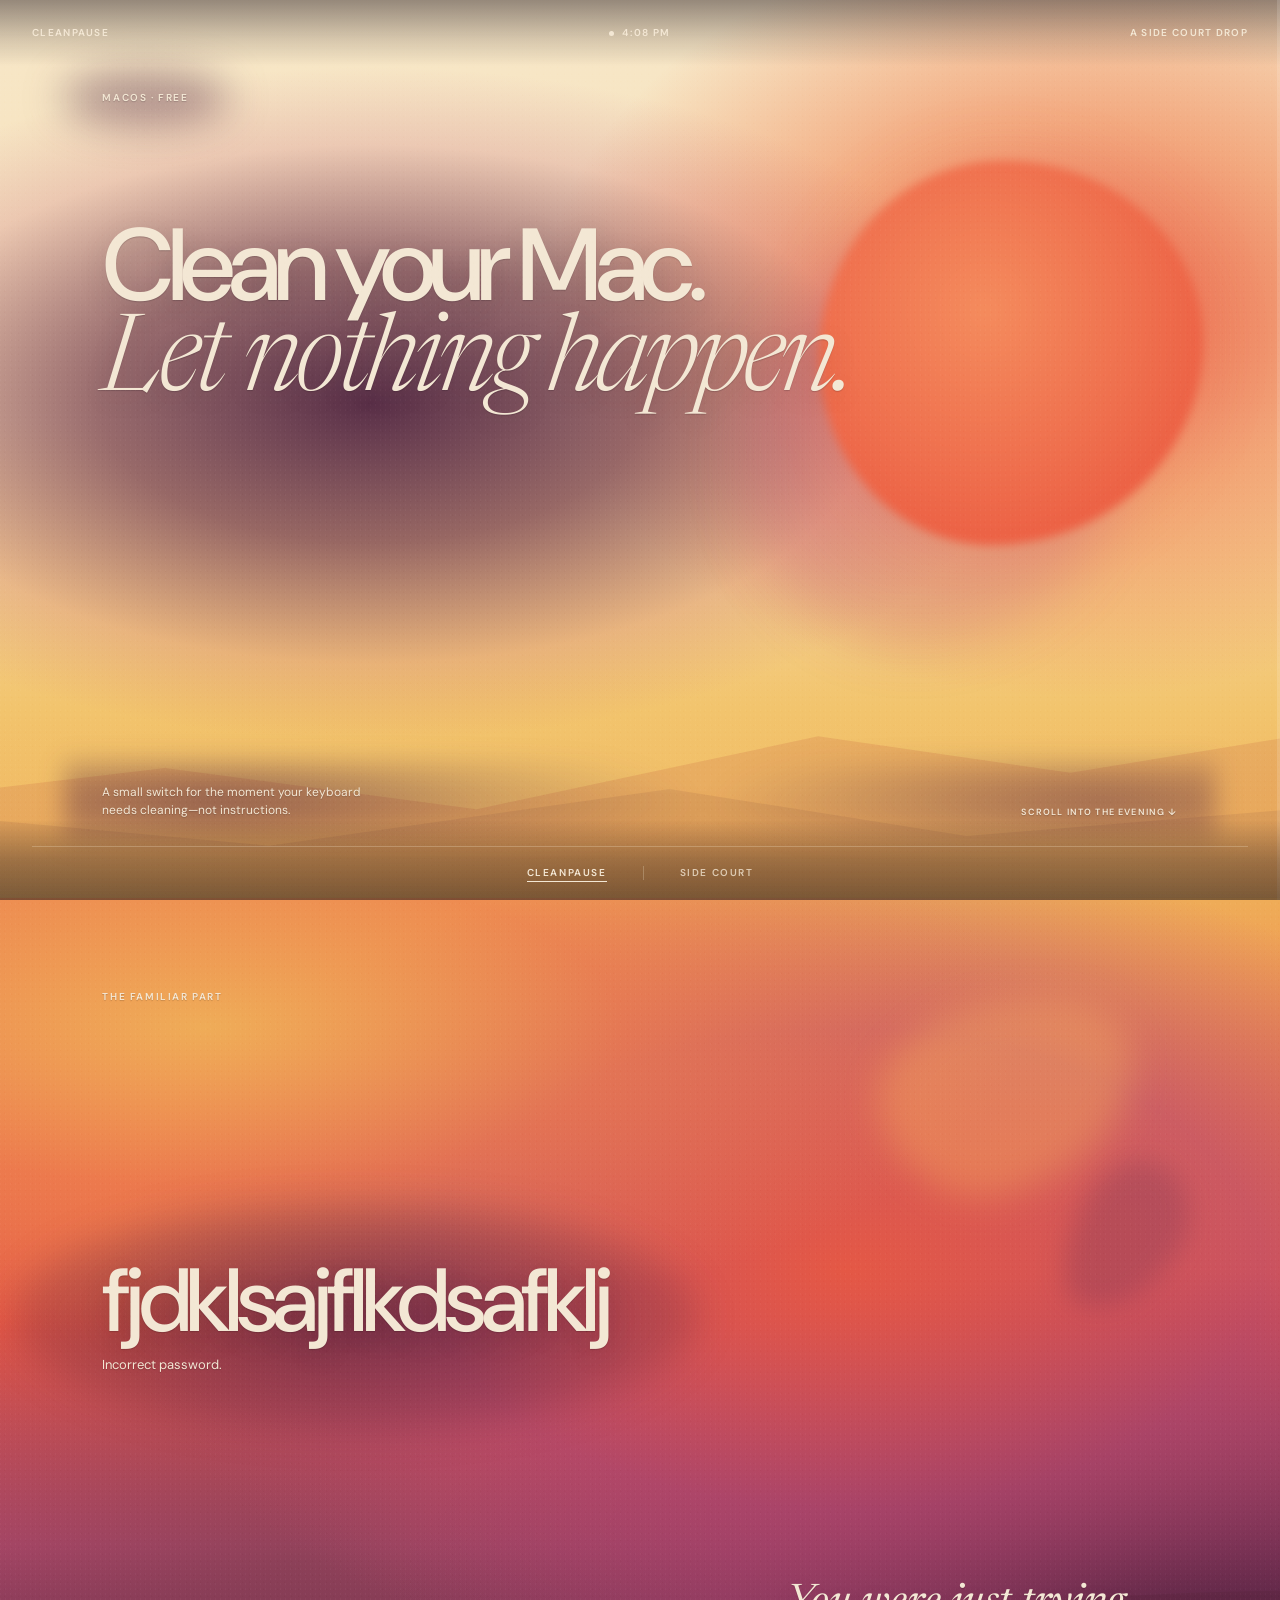
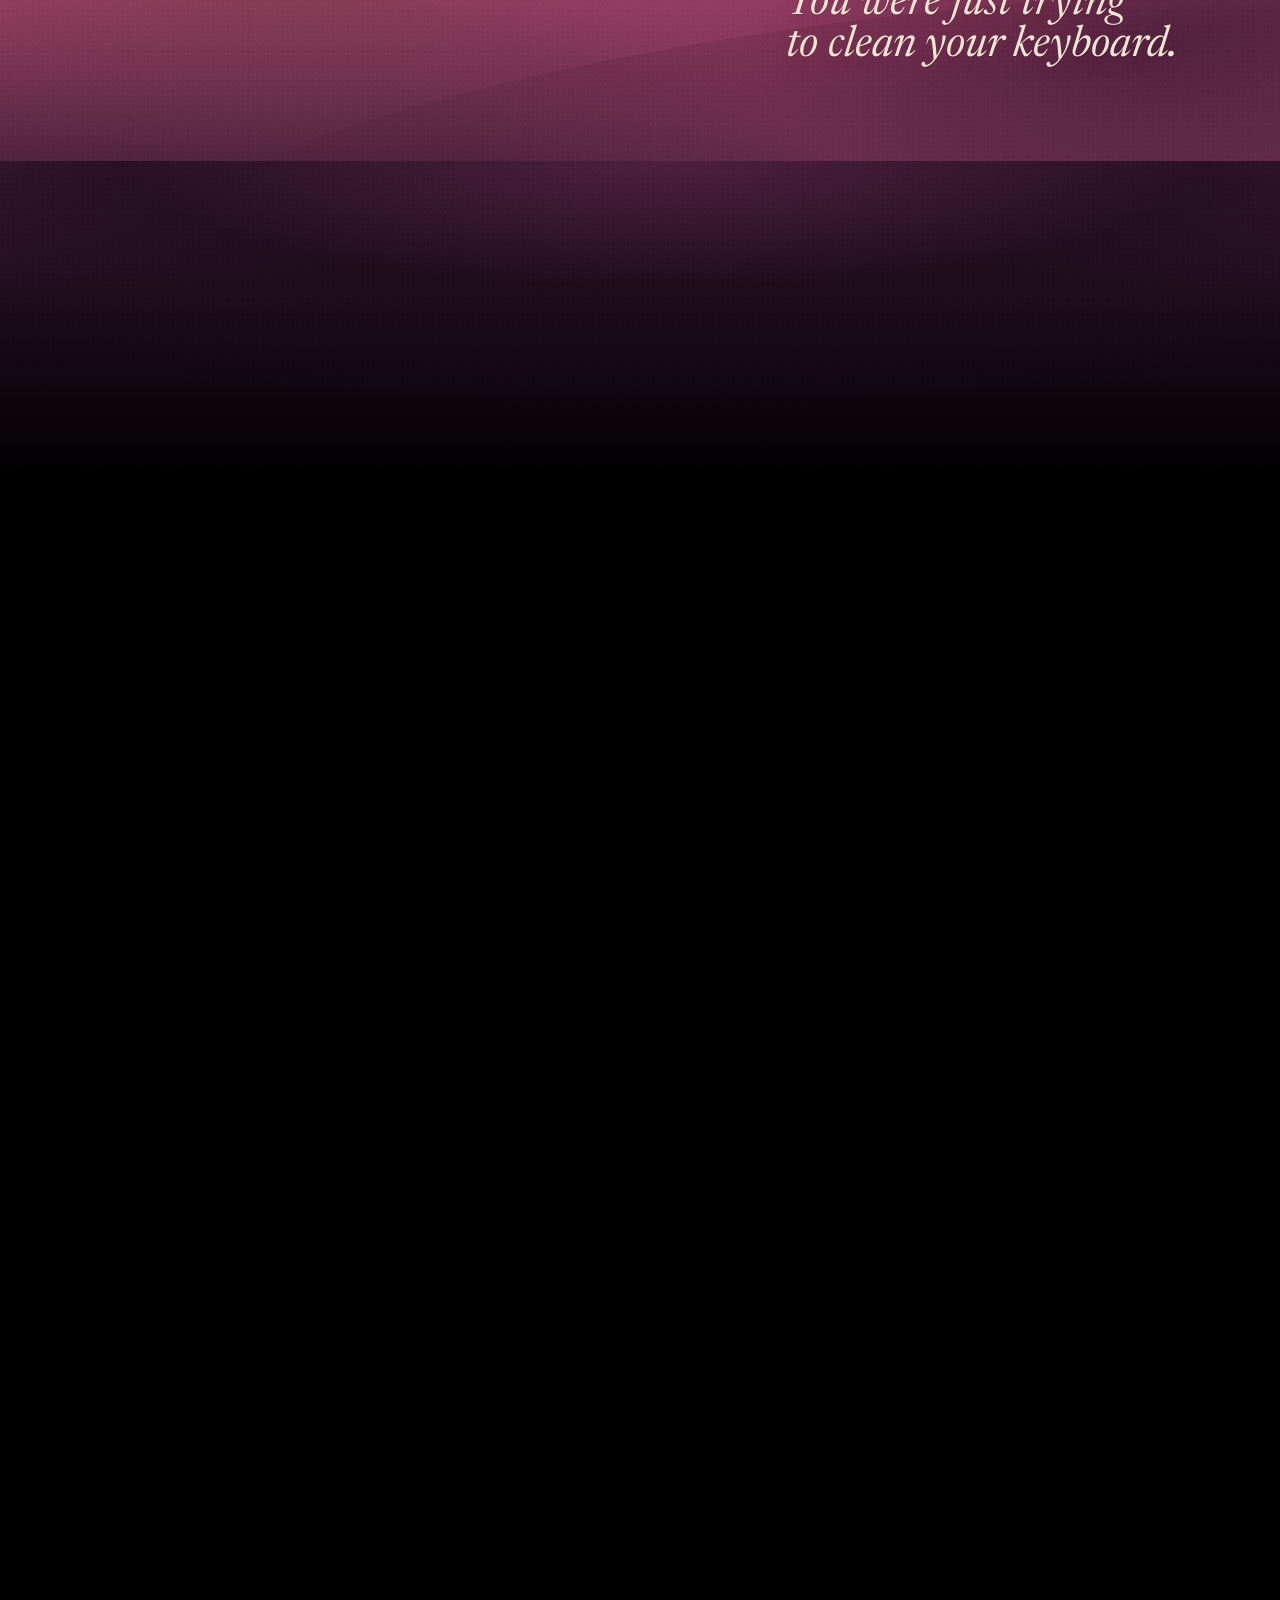
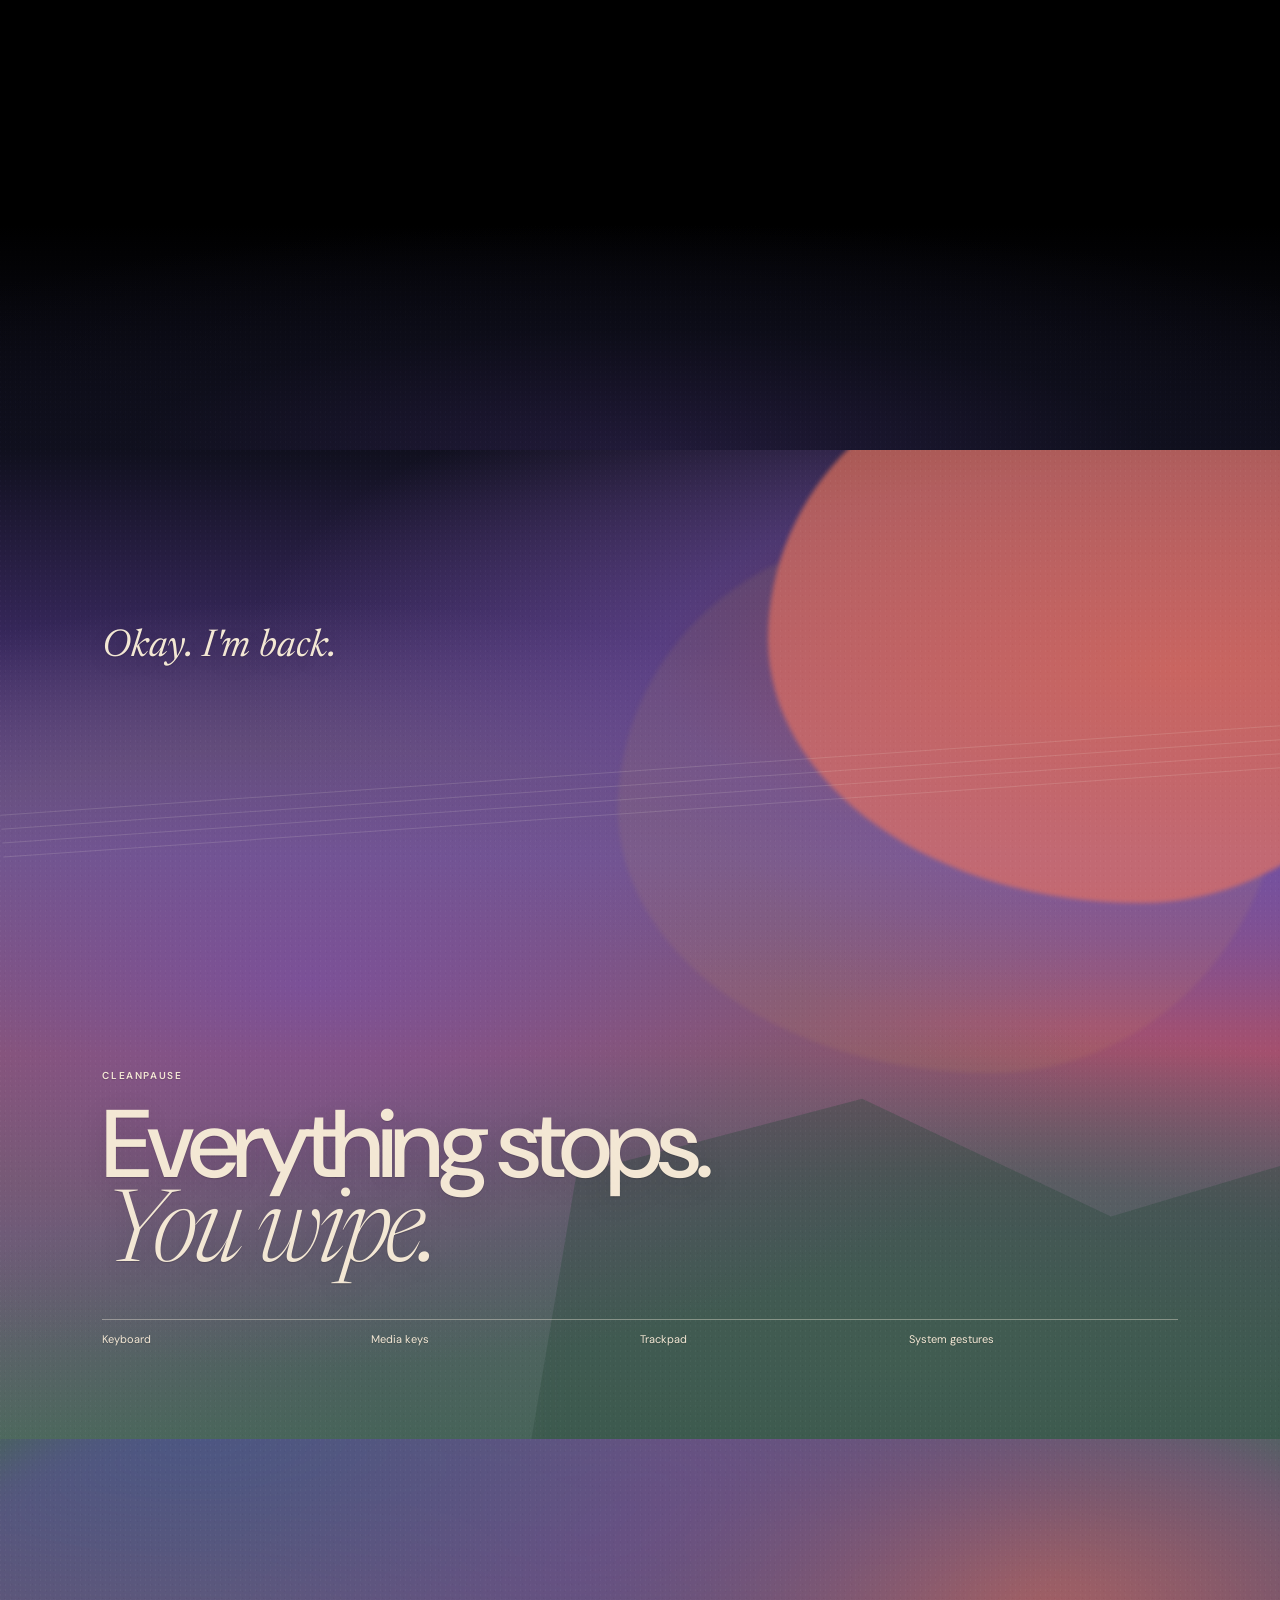
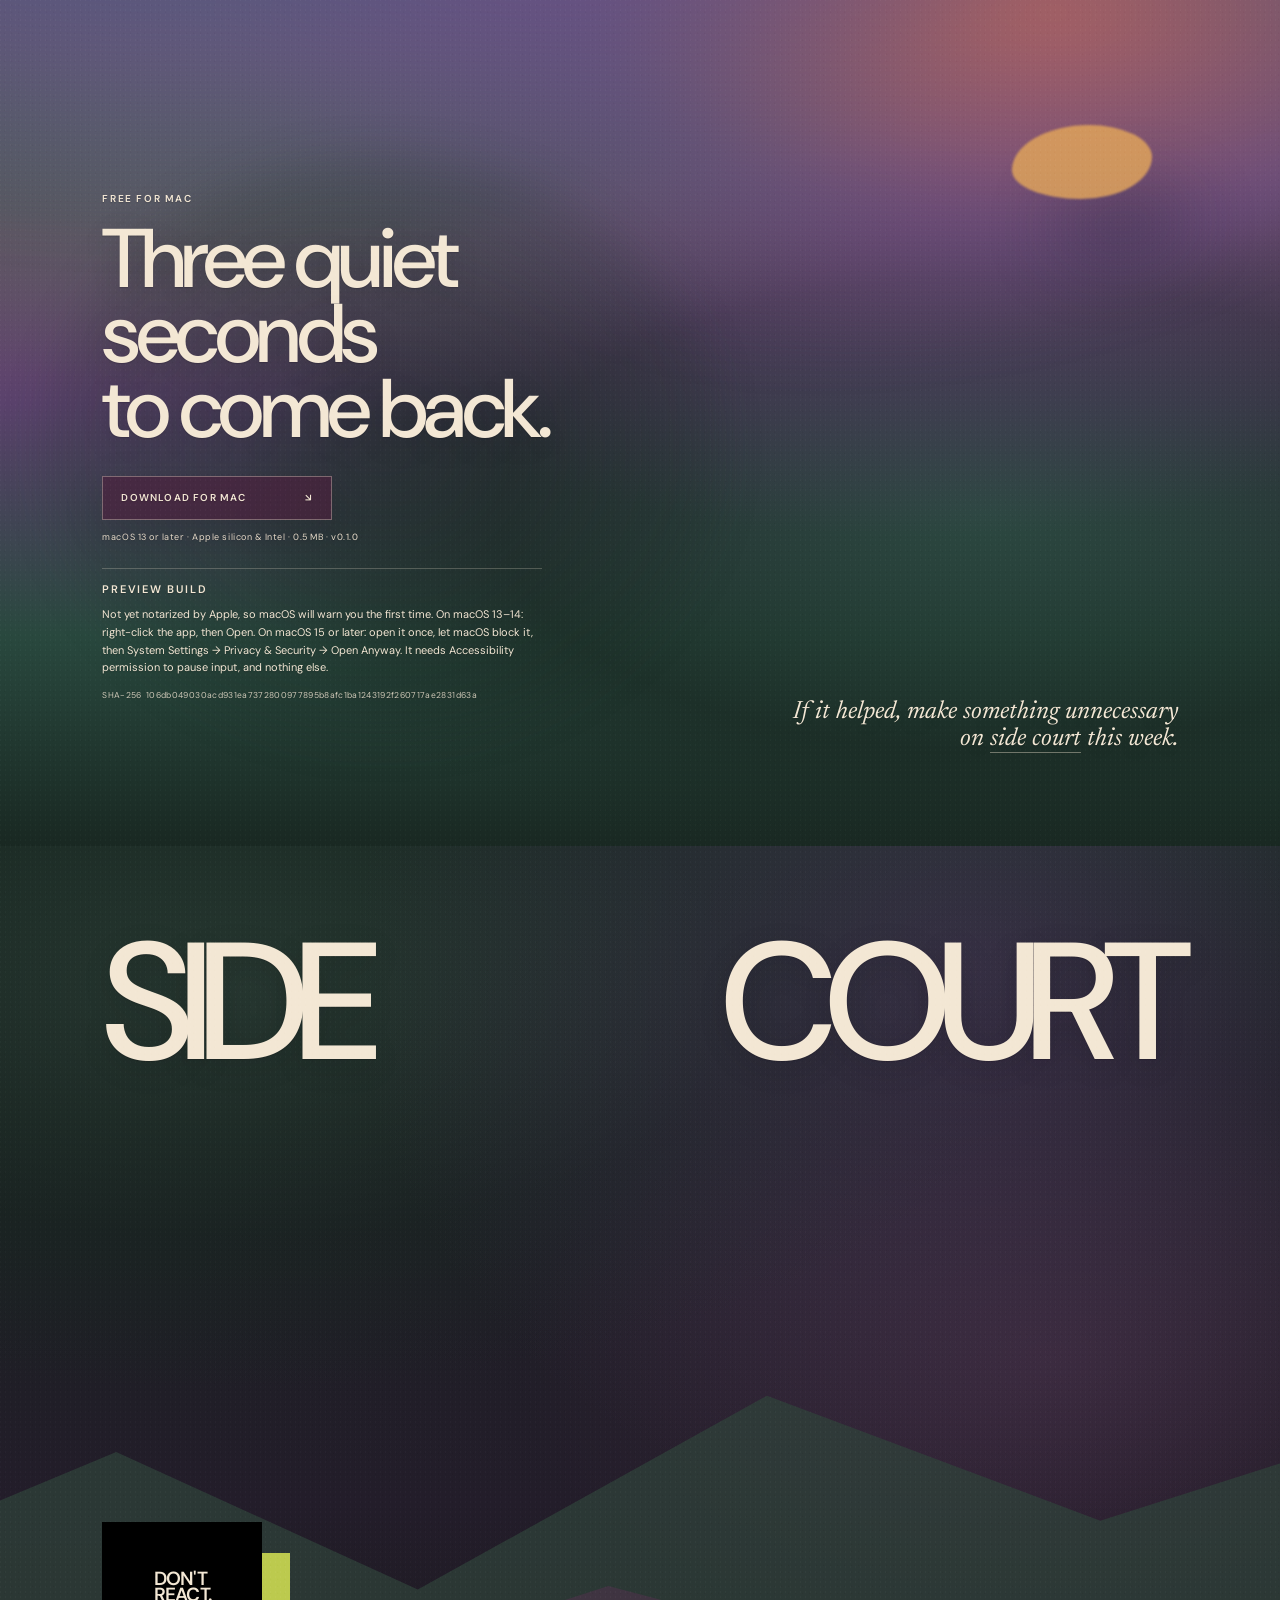
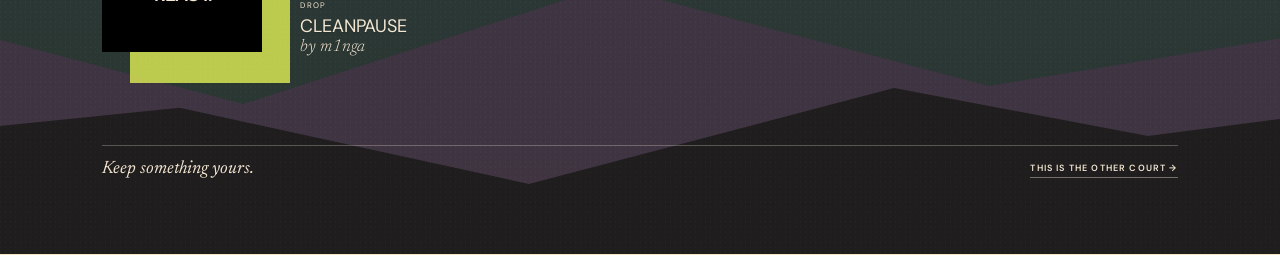
==== commit 9d9c087d: "fix: QA findings — Gatekeeper copy, squat viewports, a11y, tap targets Co-Authored-By: Claude Fable " ====
--- a/index.html
+++ b/index.html
@@ -48,7 +48,7 @@
 
   <header class="topbar">
     <a href="./">CLEANPAUSE</a>
-    <span class="time" aria-live="polite"><i></i><span id="time-value">4:08 PM</span></span>
+    <span class="time"><i></i><span id="time-value">4:08 PM</span></span>
     <a class="credit" href="side-court/">A SIDE COURT DROP</a>
   </header>
 
@@ -70,7 +70,7 @@
       <div class="clay clay-two" aria-hidden="true"></div>
       <div class="clay-shadow" aria-hidden="true"></div>
       <p class="kicker">THE FAMILIAR PART</p>
-      <div class="password" id="password" aria-label="Accidental keystrokes while wiping the keyboard">
+      <div class="password" id="password" role="img" aria-label="Accidental keystrokes while wiping the keyboard: gibberish typed into a password field, rejected as incorrect">
         <span id="password-text" data-text="fjdklsajflkdsafklj"></span>
         <small>Incorrect password.</small>
       </div>
@@ -119,7 +119,8 @@
           <p class="kicker">PREVIEW BUILD</p>
           <p>Not yet notarized by Apple, so macOS will warn you the first time.
              On macOS 13–14: right-click the app, then Open.
-             On macOS 15: System Settings → Privacy &amp; Security → Open Anyway.
+             On macOS 15 or later: open it once, let macOS block it, then
+             System Settings → Privacy &amp; Security → Open Anyway.
              It needs Accessibility permission to pause input, and nothing else.</p>
           <span class="sha">SHA-256&ensp;106db049030acd931ea7372800977895b8afc1ba1243192f260717ae2831d63a</span>
         </div>
--- a/assets/site.css
+++ b/assets/site.css
@@ -71,7 +71,7 @@
   background: linear-gradient(180deg, rgba(35,25,31,.46) 0%, rgba(35,25,31,.16) 58%, transparent 100%);
   pointer-events: none;
 }
-.topbar a { pointer-events: auto; text-decoration: none; }
+.topbar a { pointer-events: auto; text-decoration: none; padding: 14px 0; }
 .topbar .credit { justify-self: end; }
 .topbar .time { display: flex; align-items: center; gap: 8px; justify-self: center; }
 .topbar .time i {
@@ -93,7 +93,7 @@
   display: flex;
   align-items: center;
   justify-content: center;
-  gap: 44px;
+  gap: 26px;
   font-size: 10px;
   line-height: 1;
   font-weight: 600;
@@ -118,7 +118,7 @@
 }
 .rail a {
   position: relative;
-  padding: 6px 2px;
+  padding: 16px 10px;
   text-decoration: none;
   opacity: .78;
   transition: opacity .3s ease;
@@ -128,9 +128,9 @@
 .rail a[aria-current="page"]::after {
   content: "";
   position: absolute;
-  left: 0;
-  right: 0;
-  bottom: -2px;
+  left: 10px;
+  right: 10px;
+  bottom: 12px;
   height: 1px;
   background: var(--ivory);
 }
@@ -897,6 +897,15 @@
   50% { transform: translateX(3%); }
 }
 
+/* ---------- squat viewports (landscape phones, short laptops) ---------- */
+
+@media (min-width: 621px) and (max-height: 740px) {
+  .s-six { min-height: 130svh; }
+  .s-seven { min-height: 145svh; }
+  .download-copy h2 { font-size: clamp(38px, 5vw, 64px); }
+  .product-lockup h2 { font-size: clamp(40px, 6vw, 76px); }
+}
+
 /* ---------- mobile ---------- */
 
 @media (max-width: 620px) {
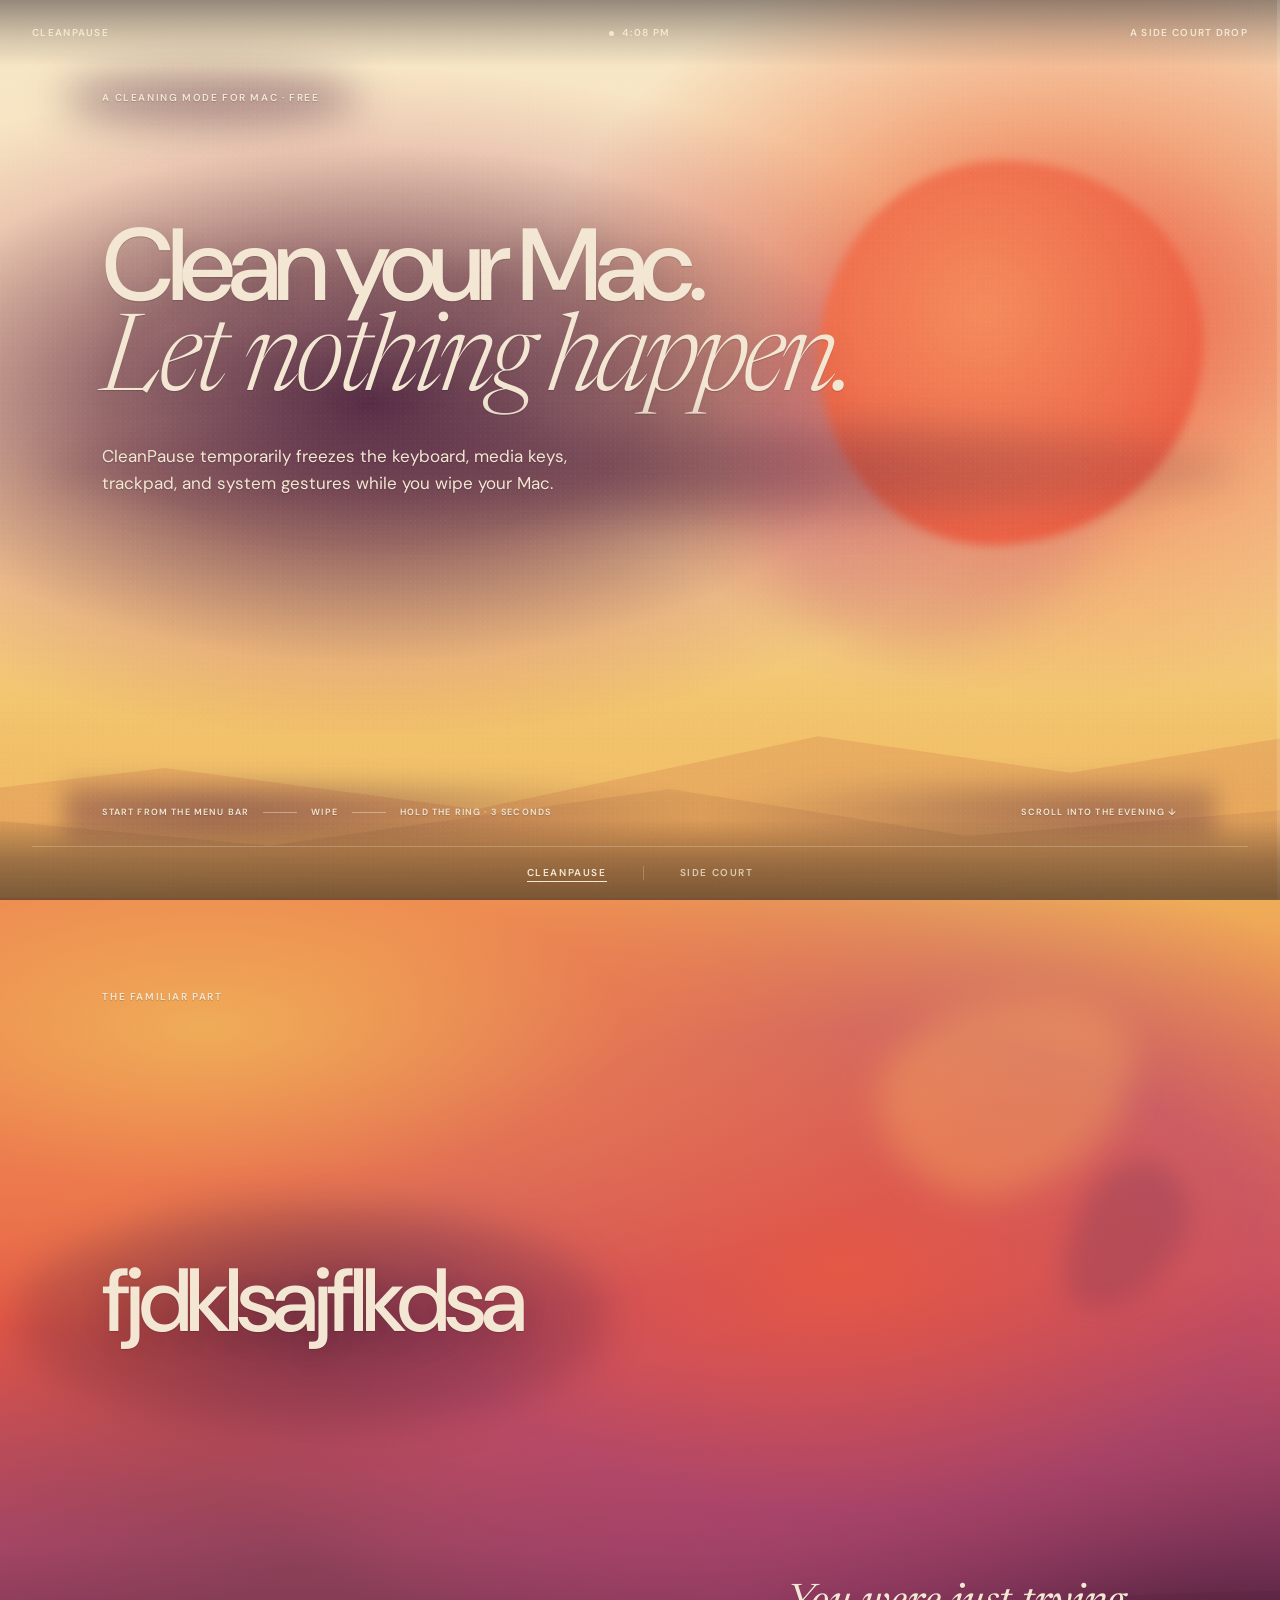
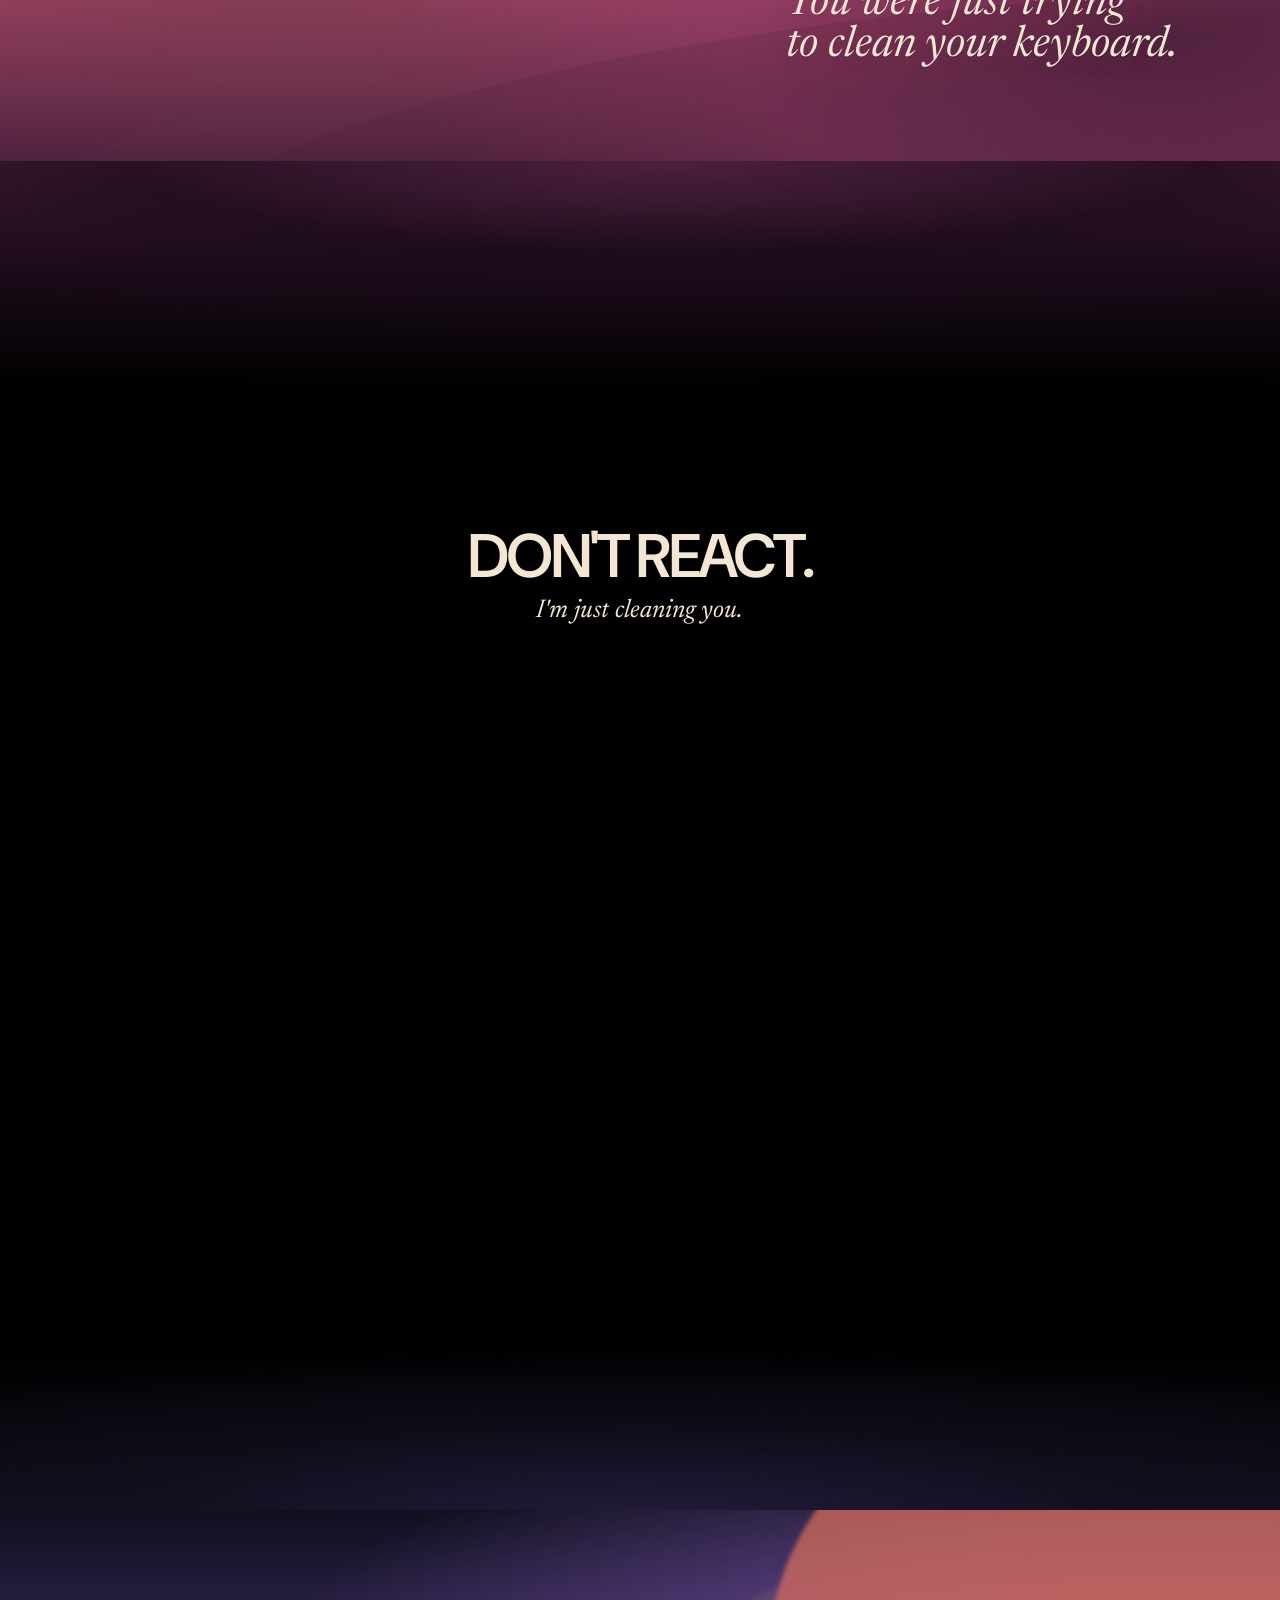
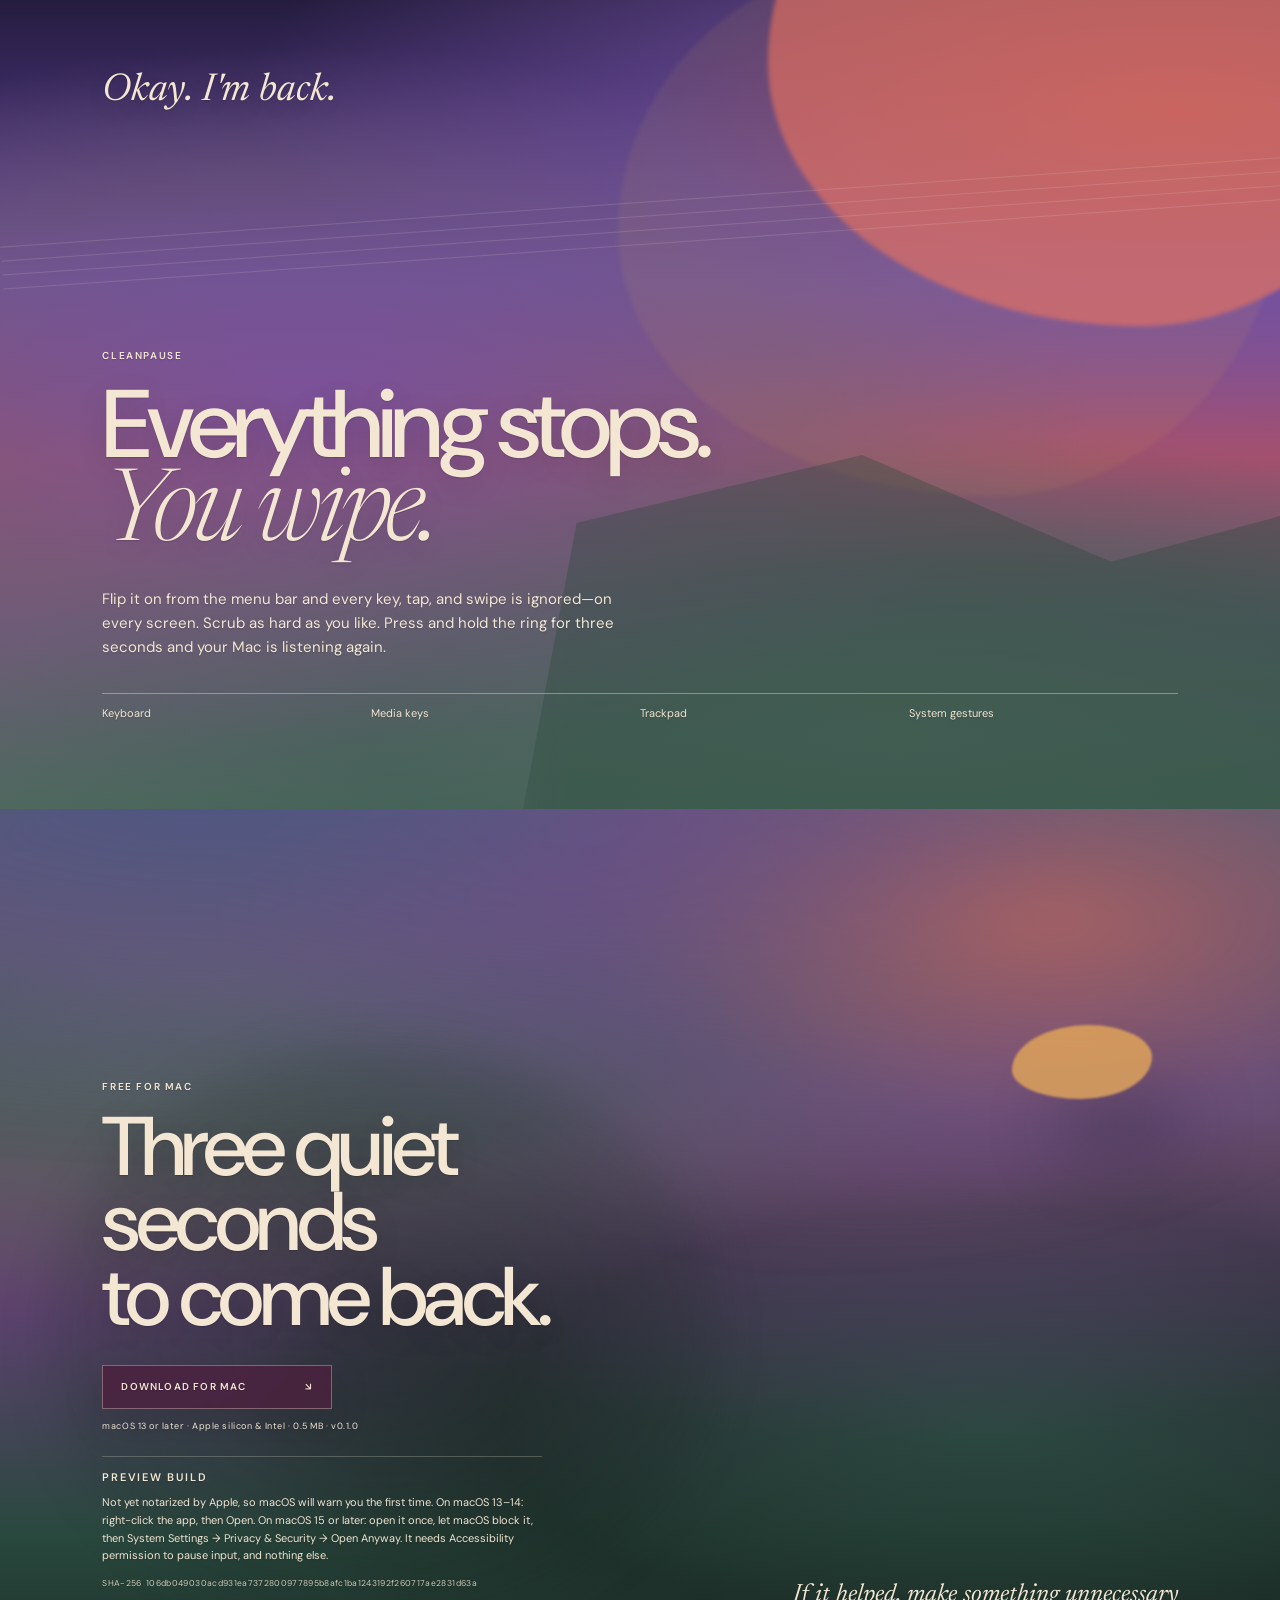
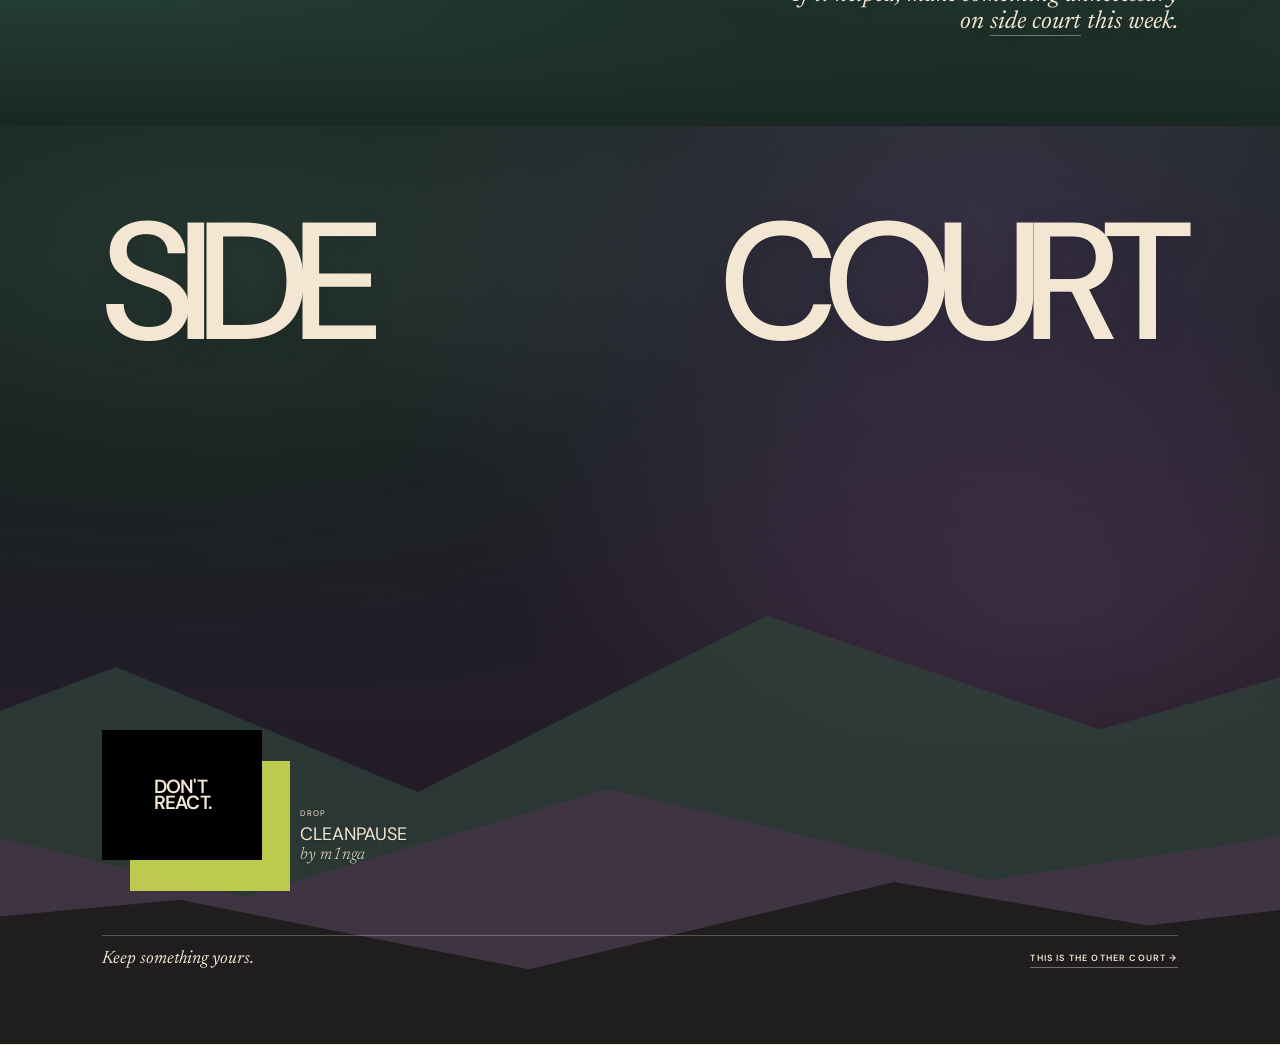
==== commit 078fd5b8: "feat: perf (single grain layer, rAF, no backdrop-filter), tighter scenes, clear hero product copy + " ====
--- a/index.html
+++ b/index.html
@@ -57,10 +57,16 @@
       <div class="sun" aria-hidden="true"></div>
       <div class="earth earth-one" aria-hidden="true"></div>
       <div class="earth earth-two" aria-hidden="true"></div>
-      <p class="kicker">MACOS · FREE</p>
+      <p class="kicker">A CLEANING MODE FOR MAC · FREE</p>
       <h1>Clean your Mac.<br><em>Let nothing happen.</em></h1>
+      <p class="hero-sub">CleanPause temporarily freezes the keyboard, media keys,<br>
+         trackpad, and system gestures while you wipe your Mac.</p>
       <div class="hero-foot">
-        <p>A small switch for the moment your keyboard<br>needs cleaning—not instructions.</p>
+        <div class="steps" aria-label="How it works">
+          <span>START FROM THE MENU BAR</span><i aria-hidden="true"></i>
+          <span>WIPE</span><i aria-hidden="true"></i>
+          <span>HOLD THE RING · 3 SECONDS</span>
+        </div>
         <span>SCROLL INTO THE EVENING ↓</span>
       </div>
     </section>
@@ -96,6 +102,9 @@
       <div class="product-lockup">
         <p class="kicker">CLEANPAUSE</p>
         <h2>Everything stops.<br><em>You wipe.</em></h2>
+        <p class="how">Flip it on from the menu bar and every key, tap, and swipe
+           is ignored—on every screen. Scrub as hard as you like.
+           Press and hold the ring for three seconds and your Mac is listening again.</p>
         <div class="facts" role="list" aria-label="What CleanPause pauses">
           <span role="listitem">Keyboard</span>
           <span role="listitem">Media keys</span>
--- a/assets/site.css
+++ b/assets/site.css
@@ -166,11 +166,12 @@
   text-shadow: 0 1px 1px rgba(18,12,18,.18), 0 8px 30px rgba(18,12,18,.12);
 }
 
-/* film grain */
-.scene::after {
+/* film grain — one fixed compositor layer for the whole page,
+   instead of one blend layer per scene (large GPU win, identical look) */
+body::after {
   content: "";
-  position: absolute;
-  z-index: 20;
+  position: fixed;
+  z-index: 40;
   inset: 0;
   pointer-events: none;
   opacity: .13;
@@ -222,6 +223,23 @@
   font-weight: 500;
 }
 .s-four h1 em { font-size: 1.04em; letter-spacing: -.045em; }
+
+.hero-sub {
+  position: relative;
+  z-index: 3;
+  margin-top: 30px;
+  font-size: clamp(14px, 1.35vw, 17px);
+  line-height: 1.6;
+}
+.hero-sub::before {
+  content: "";
+  position: absolute;
+  z-index: -1;
+  inset: -30px -60px;
+  border-radius: 50%;
+  background: radial-gradient(ellipse, rgba(76,32,62,.44) 0%, rgba(76,32,62,.16) 58%, transparent 100%);
+  filter: blur(16px);
+}
 
 .sun {
   position: absolute;
@@ -281,6 +299,17 @@
   filter: blur(12px);
 }
 .hero-foot span { font-size: 9px; font-weight: 600; letter-spacing: .13em; }
+.steps {
+  display: flex;
+  align-items: center;
+  flex-wrap: wrap;
+  gap: 14px;
+}
+.steps i {
+  width: 34px;
+  height: 1px;
+  background: rgba(243,231,210,.44);
+}
 
 /* ---------- scene 2 · 4:52 PM · the familiar part ---------- */
 
@@ -361,7 +390,7 @@
 /* ---------- scene 3 · 5:37 PM · the pause (extended quiet) ---------- */
 
 .s-black {
-  min-height: 210svh;
+  min-height: 150svh;
   padding: 0;
   background:
     radial-gradient(ellipse 88% 14% at 52% 0%, rgba(76,32,62,.92) 0%, rgba(27,11,25,.72) 48%, transparent 94%),
@@ -422,7 +451,7 @@
 /* ---------- scene 4 · 6:26 PM · back ---------- */
 
 .s-six {
-  min-height: 110svh;
+  min-height: 100svh;
   background:
     radial-gradient(ellipse 85% 42% at 92% 22%, rgba(164,80,110,.72) 0%, rgba(115,81,160,.52) 48%, transparent 86%),
     radial-gradient(ellipse 70% 44% at 24% 54%, rgba(115,81,160,.74) 0%, rgba(111,91,120,.52) 55%, transparent 88%),
@@ -445,13 +474,19 @@
   bottom: calc(var(--rail-h) + 4%);
 }
 .product-lockup h2 {
-  margin: 22px 0 38px;
+  margin: 22px 0 26px;
   font-size: clamp(47px, 7.5vw, 98px);
   line-height: .87;
   letter-spacing: -.06em;
   font-weight: 500;
 }
 .product-lockup h2 em { font-size: 1.04em; }
+.how {
+  margin-bottom: 34px;
+  font-size: clamp(13px, 1.2vw, 15px);
+  line-height: 1.6;
+  max-width: 520px;
+}
 .facts {
   display: grid;
   grid-template-columns: repeat(4, 1fr);
@@ -509,7 +544,7 @@
 /* ---------- scene 5 · 7:18 PM · download ---------- */
 
 .s-seven {
-  min-height: 112svh;
+  min-height: 102svh;
   background:
     radial-gradient(ellipse 78% 43% at 17% 18%, rgba(78,105,94,.86) 0%, rgba(64,95,85,.52) 48%, transparent 84%),
     radial-gradient(ellipse 68% 48% at 72% 28%, rgba(115,80,109,.72) 0%, rgba(90,66,108,.46) 50%, transparent 86%),
@@ -572,18 +607,17 @@
   display: flex;
   justify-content: space-between;
   gap: 40px;
-  background: rgba(76,32,62,.66);
+  background: rgba(76,32,62,.8);
   font-size: 10px;
   line-height: 1;
   font-weight: 600;
   letter-spacing: .12em;
   text-decoration: none;
   box-shadow: 0 12px 42px rgba(18,12,18,.14);
-  backdrop-filter: blur(10px);
   transition: background .35s ease, border-color .35s ease;
 }
 .download-button:hover {
-  background: rgba(76,32,62,.88);
+  background: rgba(76,32,62,.95);
   border-color: rgba(243,231,212,.55);
 }
 .download-meta {
@@ -634,7 +668,7 @@
 /* ---------- scene 6 · 8:00 PM · the other court ---------- */
 
 .s-eight {
-  min-height: 112svh;
+  min-height: 102svh;
   background:
     radial-gradient(ellipse 72% 44% at 18% 14%, rgba(48,67,59,.6) 0%, rgba(25,40,34,.4) 56%, transparent 91%),
     radial-gradient(ellipse 74% 56% at 82% 51%, rgba(80,51,77,.48) 0%, rgba(35,29,42,.42) 56%, transparent 93%),
@@ -904,6 +938,11 @@
   .s-seven { min-height: 145svh; }
   .download-copy h2 { font-size: clamp(38px, 5vw, 64px); }
   .product-lockup h2 { font-size: clamp(40px, 6vw, 76px); }
+  .s-eight { min-height: 140svh; }
+  .s-eight .drop-card { bottom: auto; top: 42%; }
+  .sc-open { min-height: 155svh; }
+  .sc-court { min-height: 135svh; }
+  .sidecourt-head { font-size: clamp(56px, 10vw, 130px); }
 }
 
 /* ---------- mobile ---------- */
@@ -920,10 +959,15 @@
 
   .scene { padding: 82px 22px 42px; }
 
-  .s-four h1 { margin-top: 14vh; font-size: clamp(47px, 15vw, 72px); }
+  .s-four h1 { margin-top: 12vh; font-size: clamp(47px, 15vw, 72px); }
   .sun { right: -28%; top: 22%; width: 78vw; }
+  .hero-sub { margin-top: 22px; }
+  .hero-sub br { display: none; }
   .hero-foot { bottom: calc(var(--rail-h) + 18px); }
-  .hero-foot span { display: none; }
+  .hero-foot > span { display: none; }
+  .steps { gap: 10px; }
+  .steps span { font-size: 8px; }
+  .steps i { width: 18px; }
 
   .password { left: 22px; right: 22px; top: 38%; overflow-wrap: anywhere; }
   .password span { font-size: 45px; }
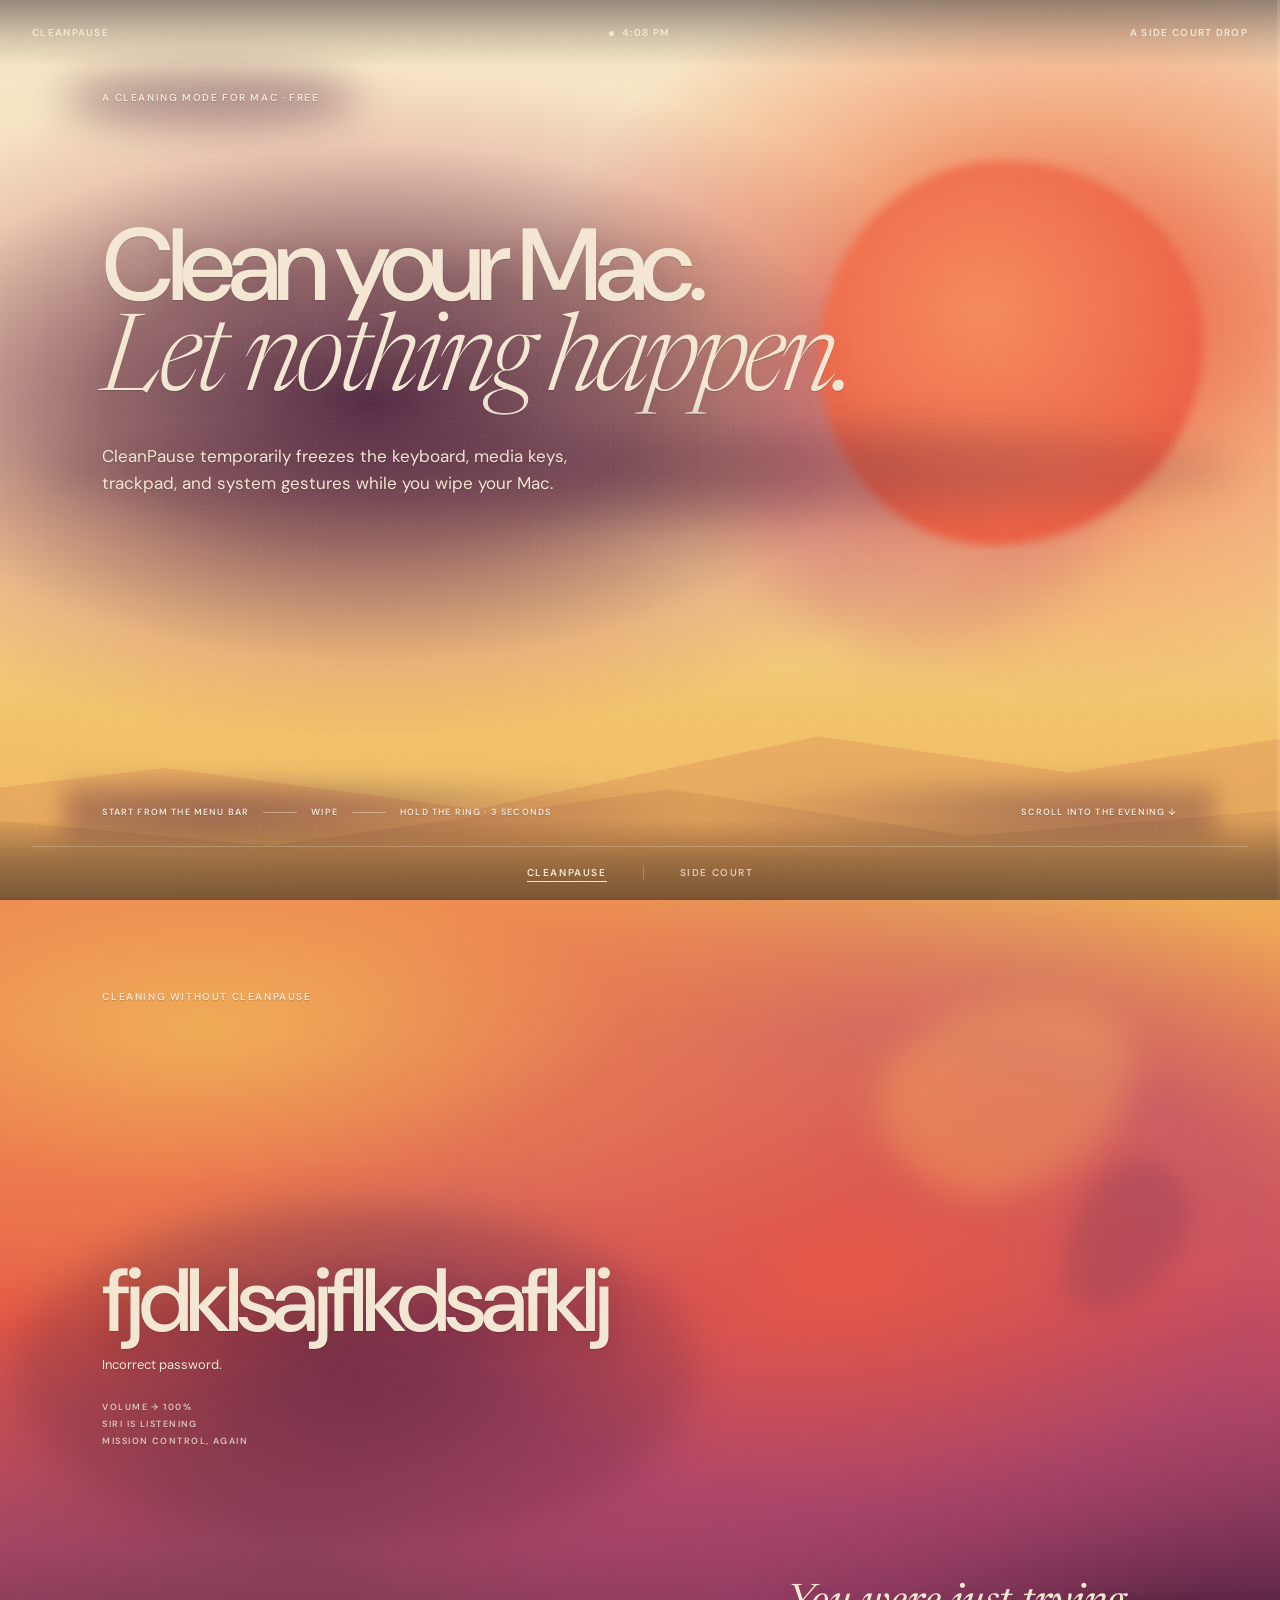
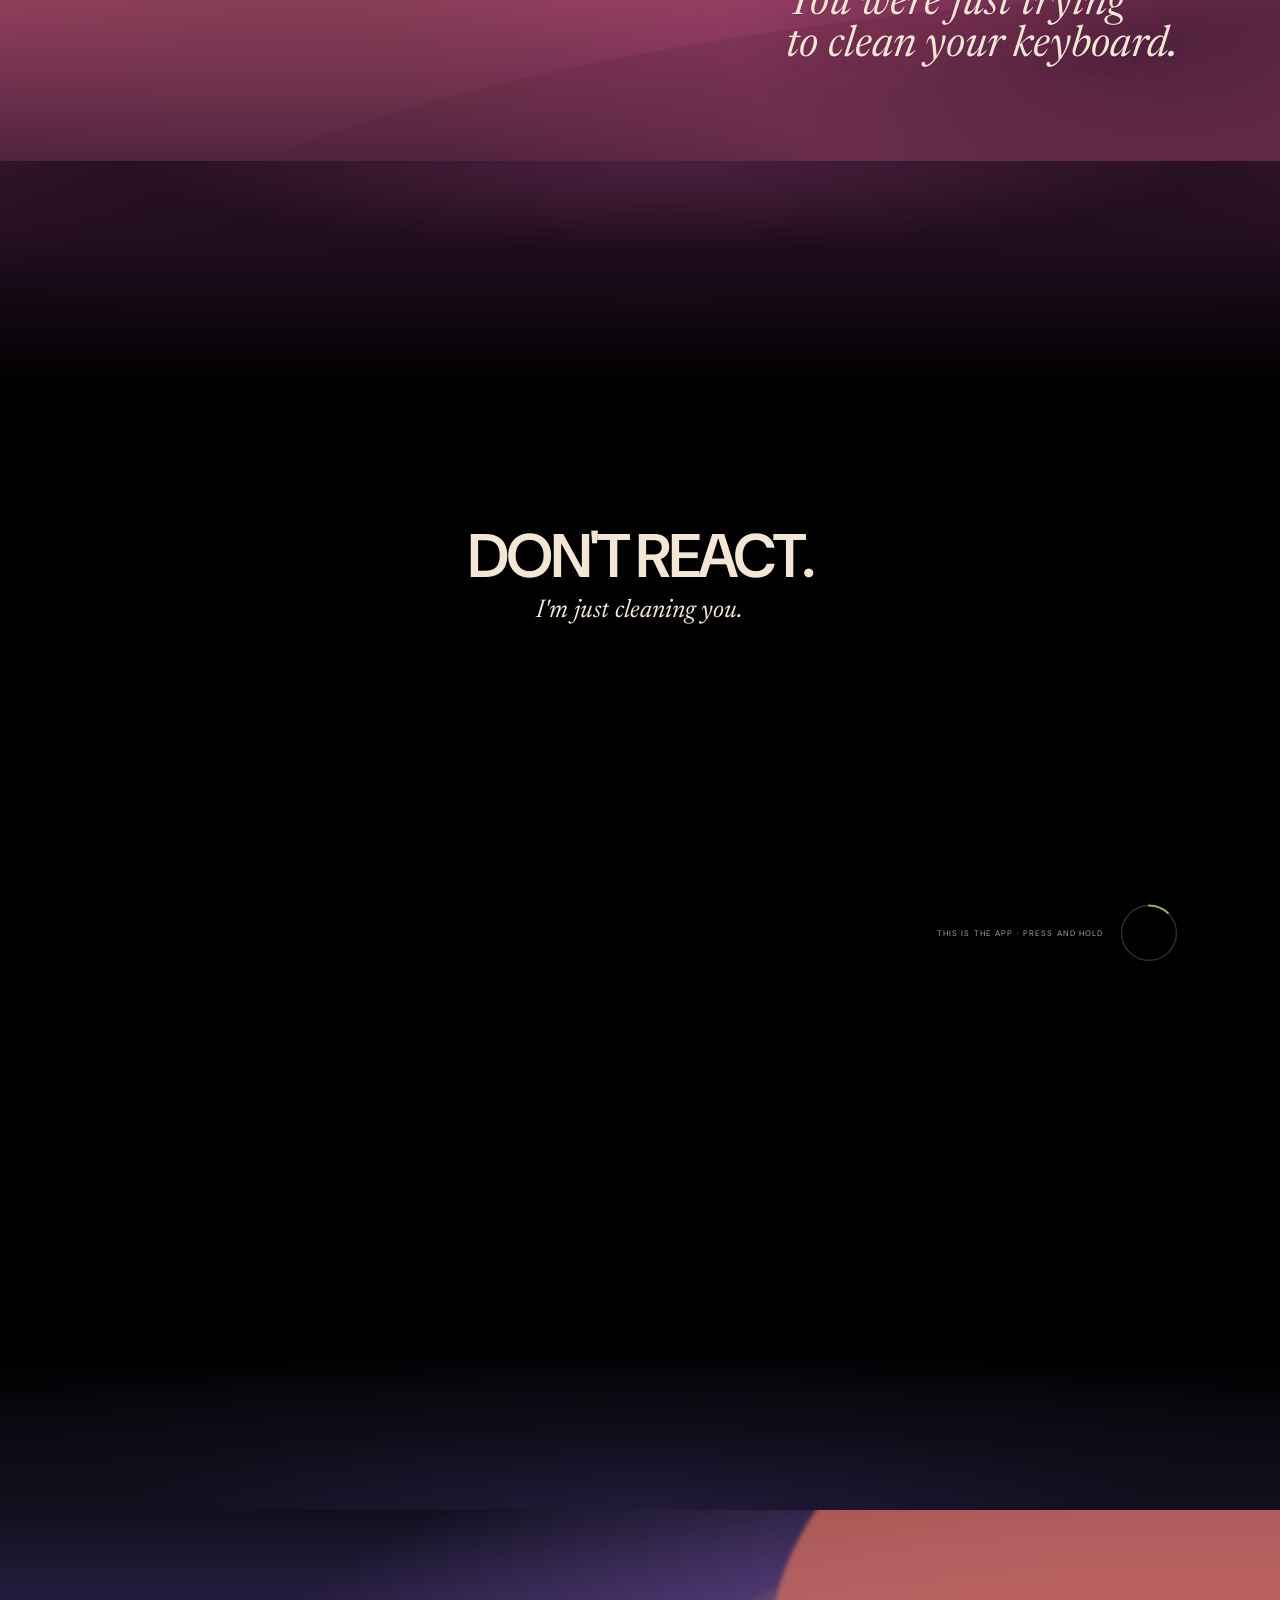
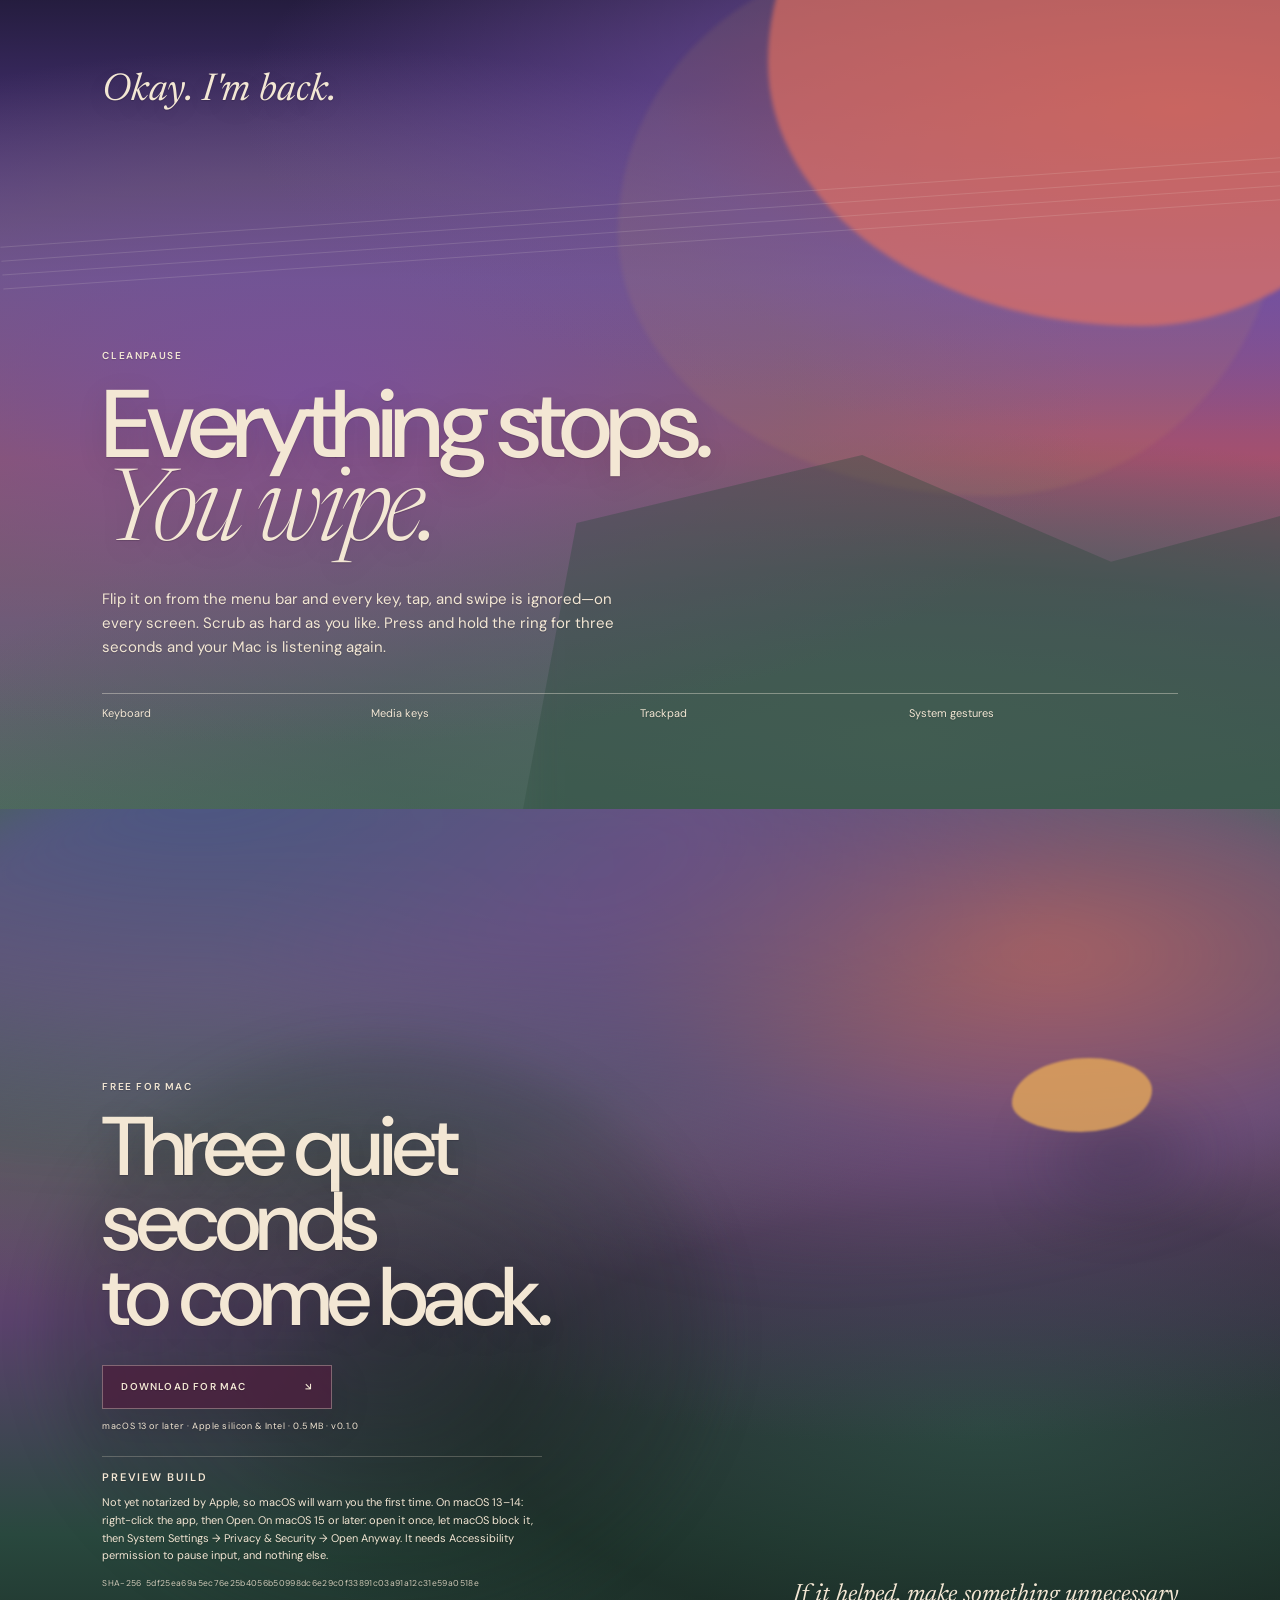
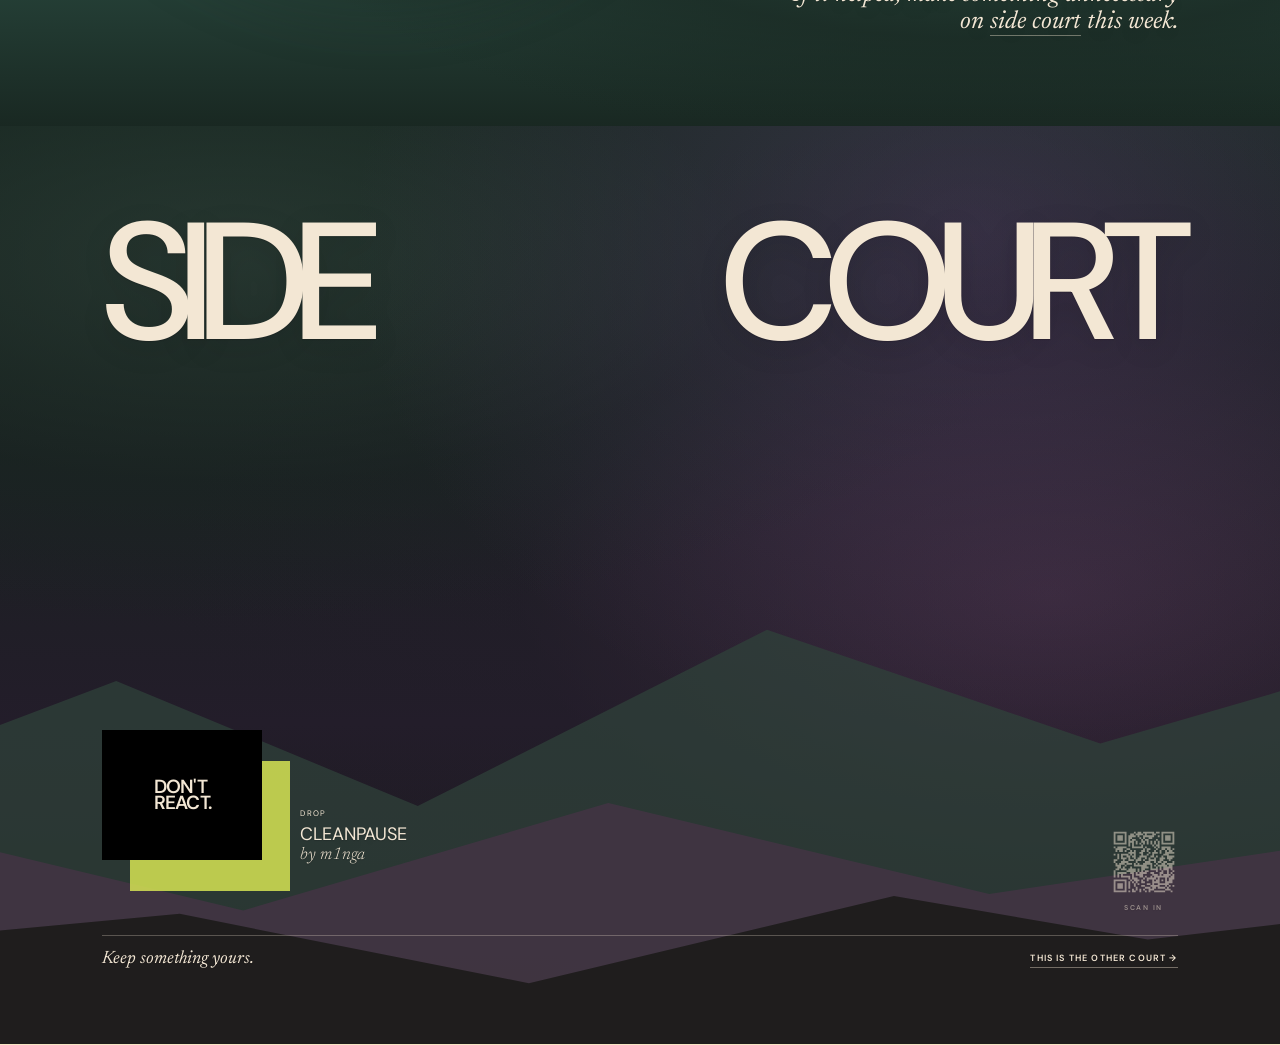
==== commit 1dafa24e: "feat: without-CleanPause framing, interactive hold-to-return ring, QR egg, site-styled app build Co-" ====
--- a/index.html
+++ b/index.html
@@ -75,22 +75,33 @@
       <div class="clay clay-one" aria-hidden="true"></div>
       <div class="clay clay-two" aria-hidden="true"></div>
       <div class="clay-shadow" aria-hidden="true"></div>
-      <p class="kicker">THE FAMILIAR PART</p>
-      <div class="password" id="password" role="img" aria-label="Accidental keystrokes while wiping the keyboard: gibberish typed into a password field, rejected as incorrect">
+      <p class="kicker">CLEANING WITHOUT CLEANPAUSE</p>
+      <div class="password" id="password" role="img" aria-label="Cleaning without CleanPause: gibberish typed into a password field, volume jumping, Siri waking up">
         <span id="password-text" data-text="fjdklsajflkdsafklj"></span>
         <small>Incorrect password.</small>
+        <span class="mishaps" aria-hidden="true">
+          <span>VOLUME → 100%</span>
+          <span>SIRI IS LISTENING</span>
+          <span>MISSION CONTROL, AGAIN</span>
+        </span>
       </div>
       <p class="side-copy">You were just trying<br>to clean your keyboard.</p>
     </section>
 
     <section class="scene s-black" data-time="5:37 PM" id="black-scene">
       <div class="black-hold">
+        <p class="mode-tag">CLEANPAUSE · CLEANING MODE</p>
         <div class="clean-state">
           <h2>DON'T REACT.</h2>
           <p>I'm just cleaning you.</p>
         </div>
-        <div class="unlock" aria-hidden="true"><span></span></div>
-        <small class="black-note">HOLD FOR 3 SECONDS TO RETURN</small>
+        <button class="unlock" id="unlock" aria-label="Press and hold for three seconds to return, exactly like in the app">
+          <svg viewBox="0 0 56 56" aria-hidden="true">
+            <circle class="u-base" cx="28" cy="28" r="26.5"></circle>
+            <circle class="u-arc" id="unlock-arc" cx="28" cy="28" r="26.5"></circle>
+          </svg>
+        </button>
+        <small class="black-note" id="black-note">THIS IS THE APP · PRESS AND HOLD</small>
       </div>
     </section>
 
@@ -131,7 +142,7 @@
              On macOS 15 or later: open it once, let macOS block it, then
              System Settings → Privacy &amp; Security → Open Anyway.
              It needs Accessibility permission to pause input, and nothing else.</p>
-          <span class="sha">SHA-256&ensp;106db049030acd931ea7372800977895b8afc1ba1243192f260717ae2831d63a</span>
+          <span class="sha">SHA-256&ensp;5df25ea69a5ec76e25b4056b50998dc6e29c0f33891c03a91a12c31e59a0518e</span>
         </div>
       </div>
       <p class="unnecessary">If it helped, make something unnecessary<br>on <a href="side-court/">side court</a> this week.</p>
@@ -147,6 +158,10 @@
       <a class="drop-card" href="side-court/">
         <span class="drop-black" aria-hidden="true"><span>DON'T<br>REACT.</span></span>
         <p><small>DROP</small>CLEANPAUSE<br><em>by m1nga</em></p>
+      </a>
+      <a class="qr" href="side-court/" tabindex="-1" aria-hidden="true">
+        <img src="assets/qr-court.svg" alt="" width="68" height="68">
+        <span>SCAN IN</span>
       </a>
       <footer class="court-foot">
         <p>Keep something yours.</p>
--- a/assets/site.css
+++ b/assets/site.css
@@ -354,6 +354,24 @@
   transition: opacity .7s ease;
 }
 .password.typed small { opacity: 1; }
+.mishaps {
+  display: flex;
+  flex-direction: column;
+  gap: 9px;
+  margin-top: 16px;
+}
+.mishaps span {
+  font-size: 9px;
+  font-weight: 600;
+  letter-spacing: .16em;
+  opacity: 0;
+  translate: 0 7px;
+  transition: opacity .8s ease, translate .8s ease;
+}
+.password.typed .mishaps span { opacity: .8; translate: 0 0; }
+.password.typed .mishaps span:nth-child(1) { transition-delay: .5s; }
+.password.typed .mishaps span:nth-child(2) { transition-delay: 1.2s; }
+.password.typed .mishaps span:nth-child(3) { transition-delay: 1.9s; }
 
 .side-copy {
   position: absolute;
@@ -421,31 +439,65 @@
   font-size: clamp(17px, 2vw, 26px);
   font-style: italic;
 }
+.mode-tag {
+  position: absolute;
+  top: 88px;
+  left: var(--gutter);
+  font-size: 9px;
+  font-weight: 600;
+  letter-spacing: .18em;
+  opacity: calc(var(--quiet, 1) * .5);
+}
 .unlock {
   position: absolute;
   right: var(--gutter);
   bottom: 11%;
-  width: 54px;
-  height: 54px;
-  border: 1px solid rgba(242,234,220,.28);
-  border-radius: 50%;
-  opacity: var(--quiet, 1);
-}
-.unlock span {
-  position: absolute;
-  inset: -1px;
-  border: 1px solid var(--chartreuse);
-  border-radius: 50%;
-  clip-path: polygon(50% 0, 100% 0, 100% 100%, 50% 100%);
-  transform: rotate(-28deg);
+  width: 58px;
+  height: 58px;
+  padding: 0;
+  background: none;
+  border: 0;
+  cursor: pointer;
+  opacity: .75;
+  transition: opacity .4s ease;
+  touch-action: none;
+  -webkit-user-select: none;
+  user-select: none;
+  -webkit-tap-highlight-color: transparent;
+}
+.unlock:hover, .unlock.holding { opacity: 1; }
+.unlock svg { display: block; width: 100%; height: 100%; overflow: visible; }
+.u-base {
+  fill: none;
+  stroke: rgba(242,234,220,.3);
+  stroke-width: 1.2;
+}
+.u-arc {
+  fill: none;
+  stroke: var(--chartreuse);
+  stroke-width: 2;
+  stroke-linecap: round;
+  stroke-dasharray: 166.5;
+  stroke-dashoffset: 146.5;
+  transform: rotate(-90deg);
+  transform-origin: center;
+  transition: stroke-dashoffset .35s ease;
+}
+.unlock.holding .u-arc {
+  stroke-dashoffset: 0;
+  transition: stroke-dashoffset 3s linear;
+}
+.unlock.done .u-arc {
+  stroke-dashoffset: 0;
+  transition: stroke-dashoffset .2s ease;
 }
 .black-note {
   position: absolute;
-  right: calc(var(--gutter) + 70px);
-  bottom: calc(11% + 22px);
+  right: calc(var(--gutter) + 74px);
+  bottom: calc(11% + 24px);
   font-size: 8px;
   letter-spacing: .14em;
-  opacity: var(--quiet, 1);
+  opacity: .7;
 }
 
 /* ---------- scene 4 · 6:26 PM · back ---------- */
@@ -769,6 +821,27 @@
 }
 .court-foot a:hover { border-color: var(--ivory); }
 
+/* the egg: scan into the other court */
+.qr {
+  position: absolute;
+  z-index: 4;
+  right: var(--gutter);
+  bottom: calc(var(--rail-h) + 78px);
+  display: flex;
+  flex-direction: column;
+  align-items: center;
+  gap: 7px;
+  text-decoration: none;
+  opacity: .5;
+  transition: opacity .45s ease;
+}
+.qr:hover { opacity: .95; }
+.qr span {
+  font-size: 7px;
+  font-weight: 600;
+  letter-spacing: .22em;
+}
+
 /* ---------- SIDE COURT page ---------- */
 
 .sc-open {
@@ -973,8 +1046,10 @@
   .password span { font-size: 45px; }
   .side-copy { right: 22px; bottom: 10%; }
 
-  .black-note { display: none; }
+  .mode-tag { top: 74px; }
+  .black-note { right: calc(22px + 70px); }
   .unlock { right: 22px; }
+  .qr { display: none; }
 
   .return-line { left: 22px; }
   .product-lockup h2 { font-size: 52px; }
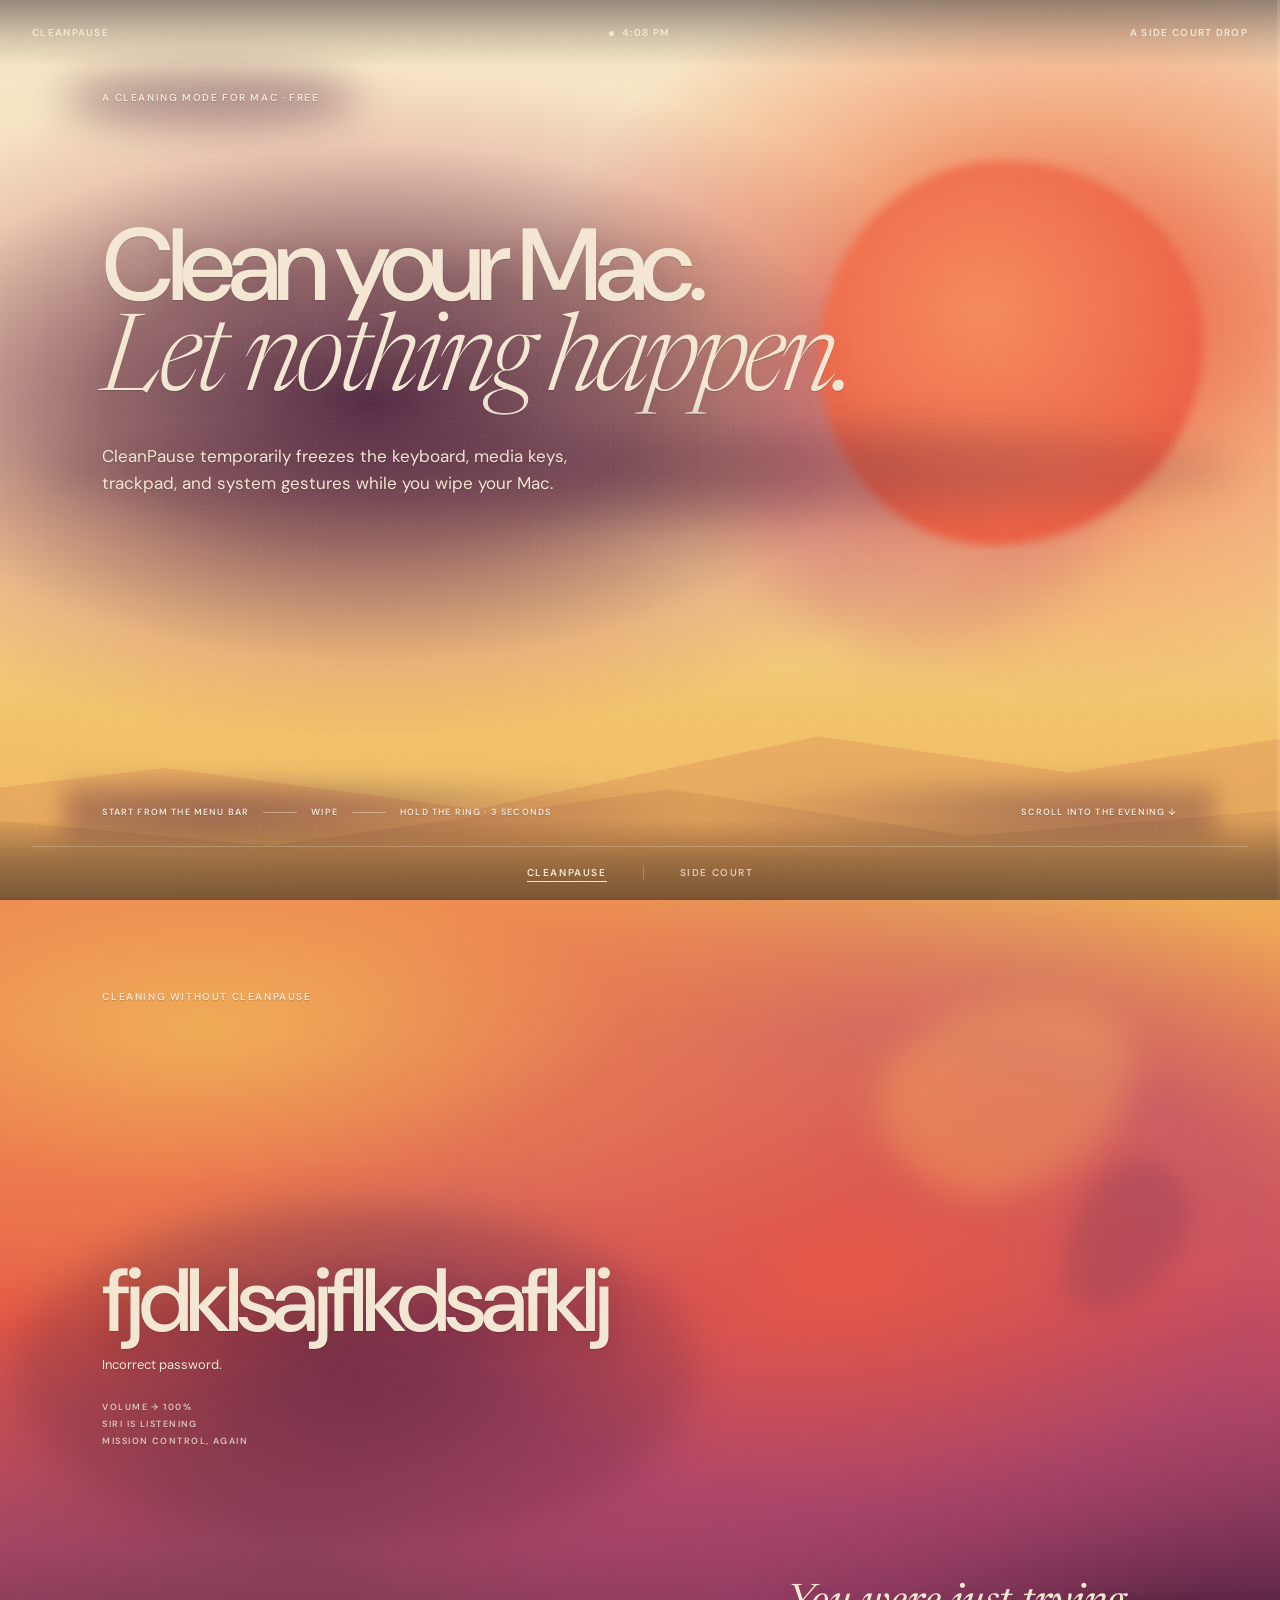
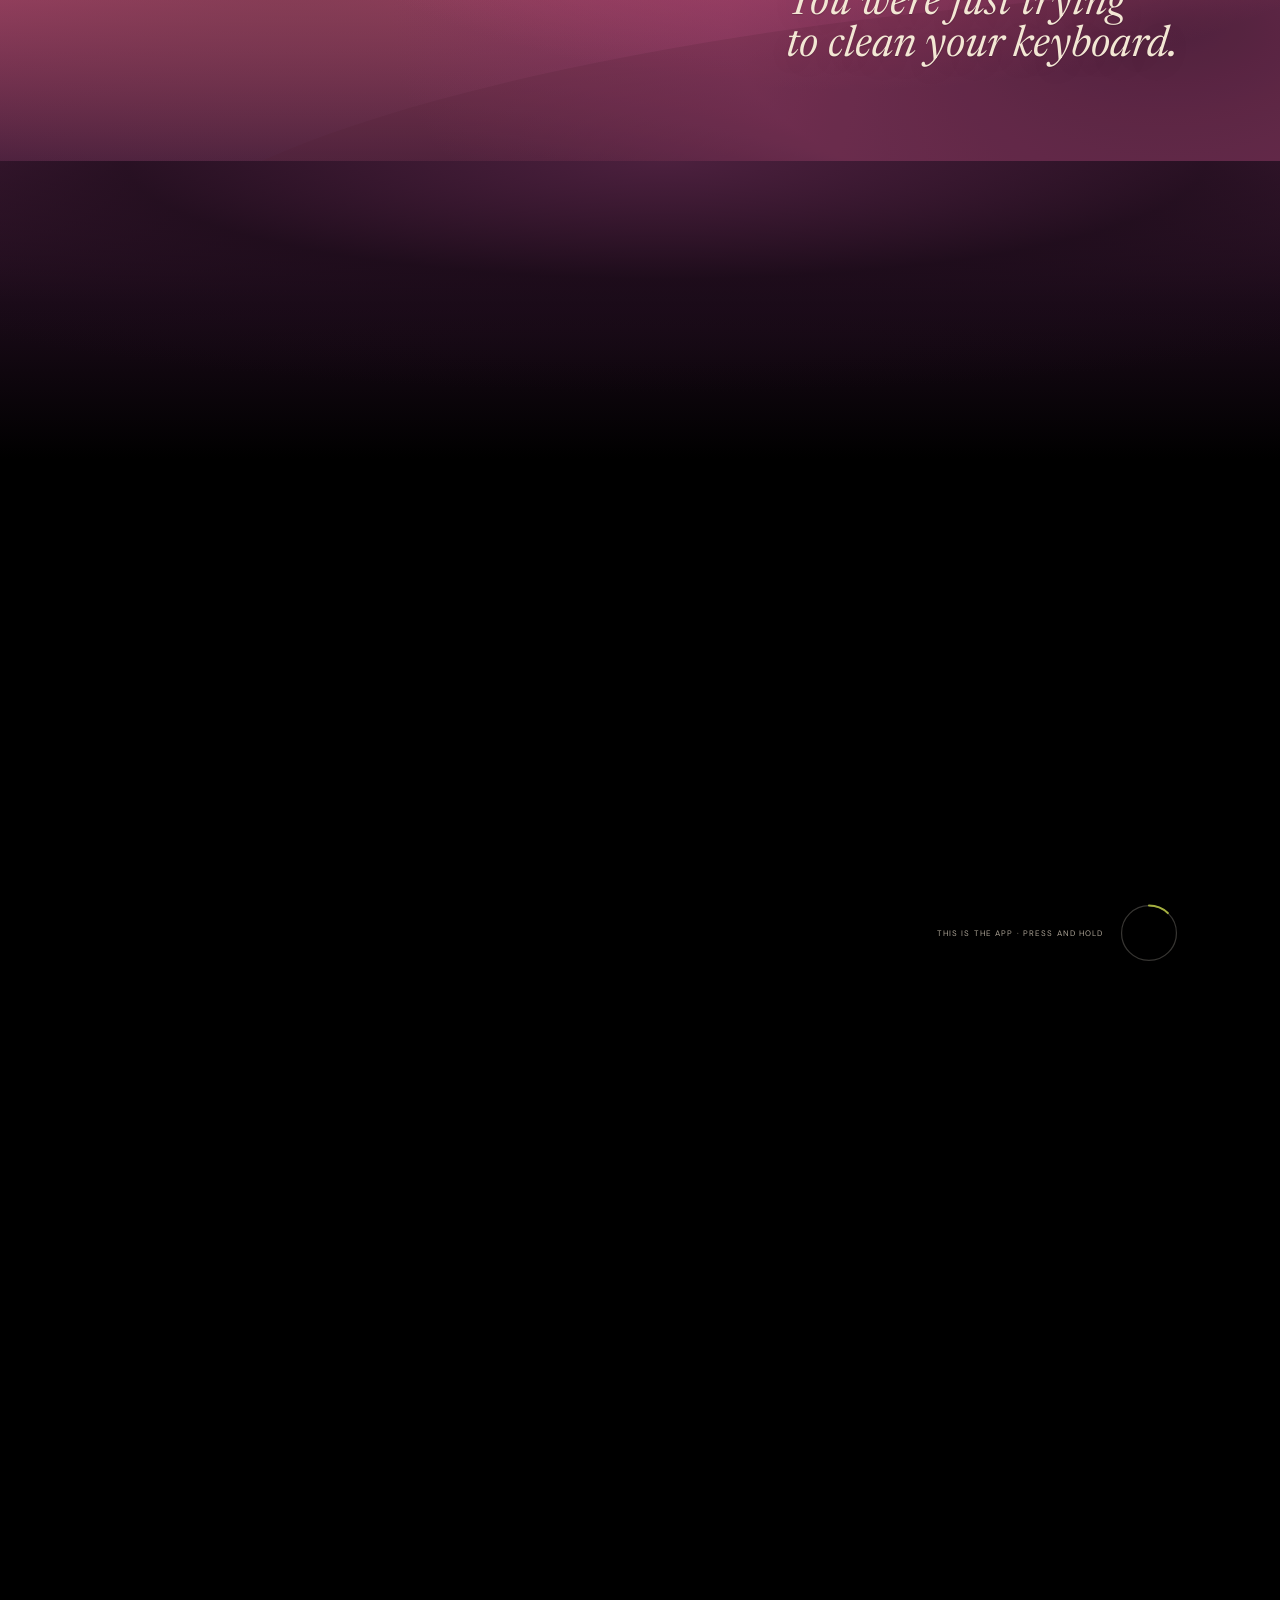
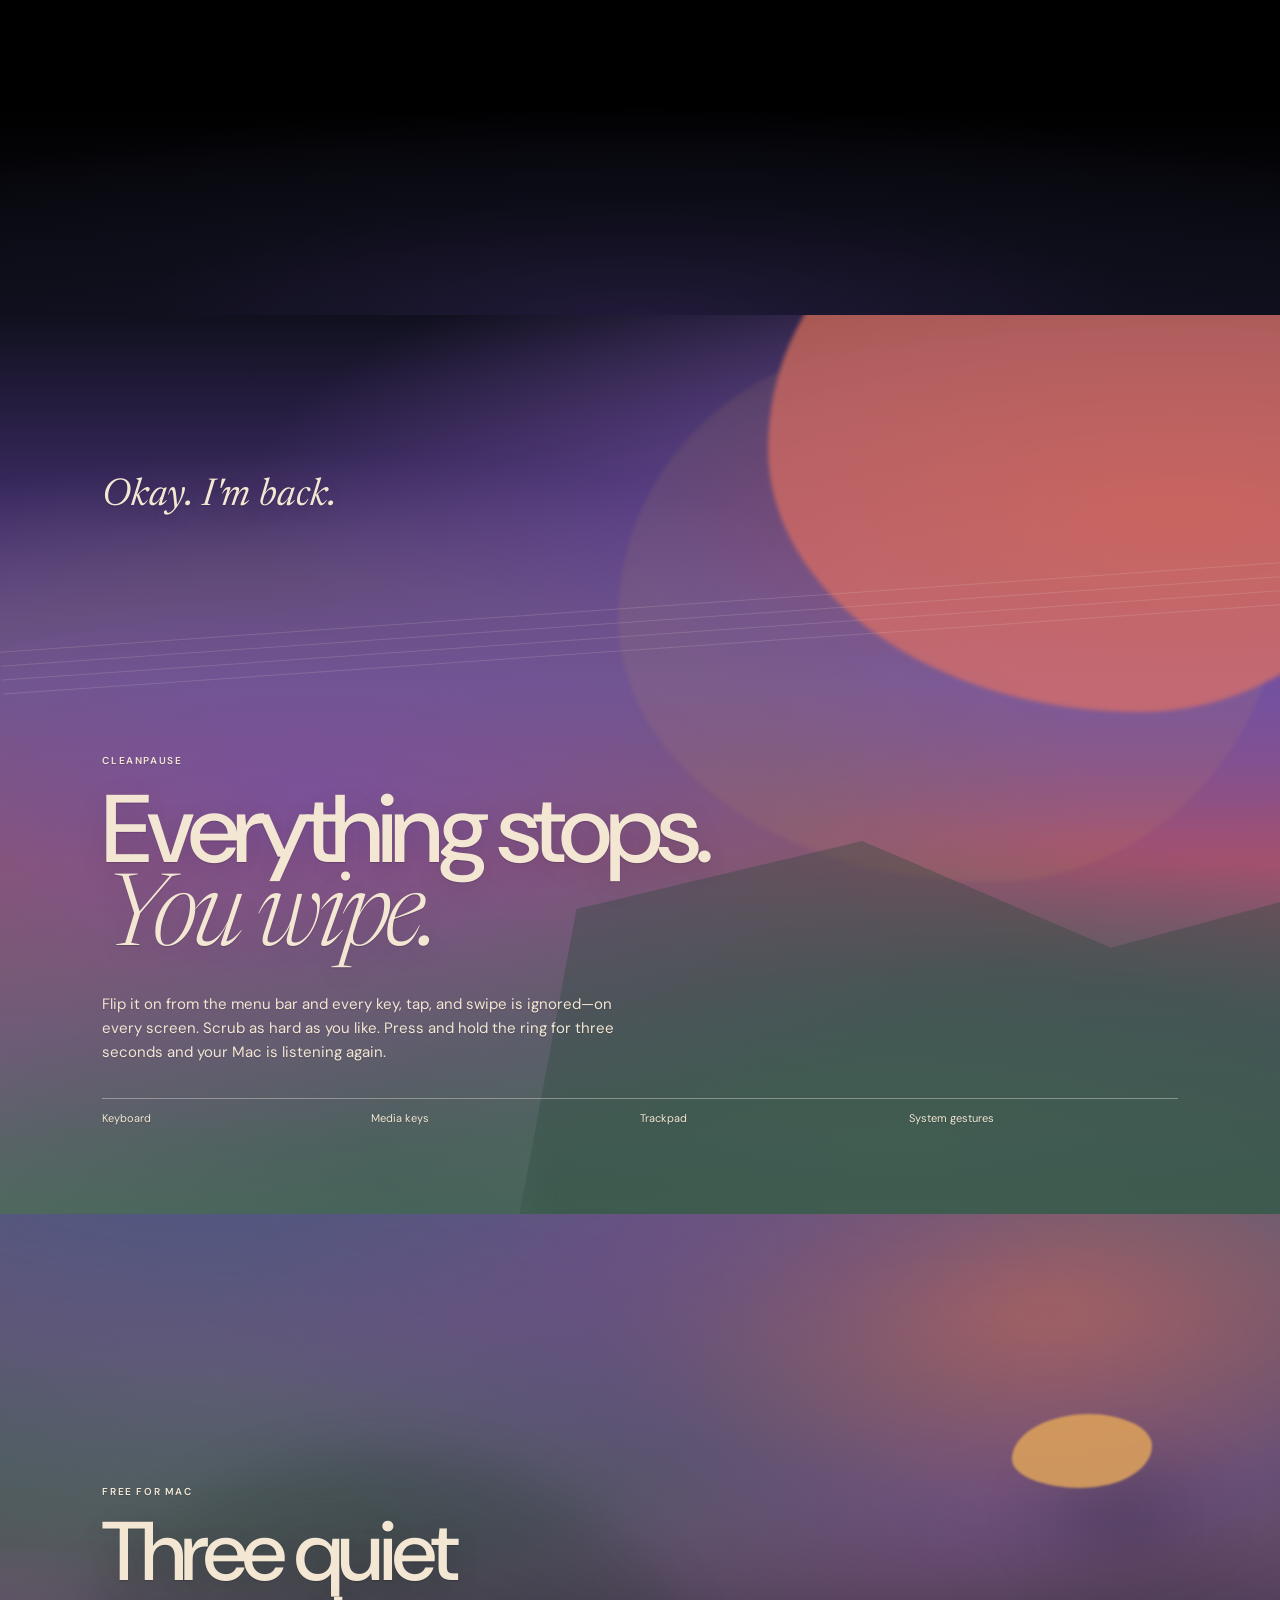
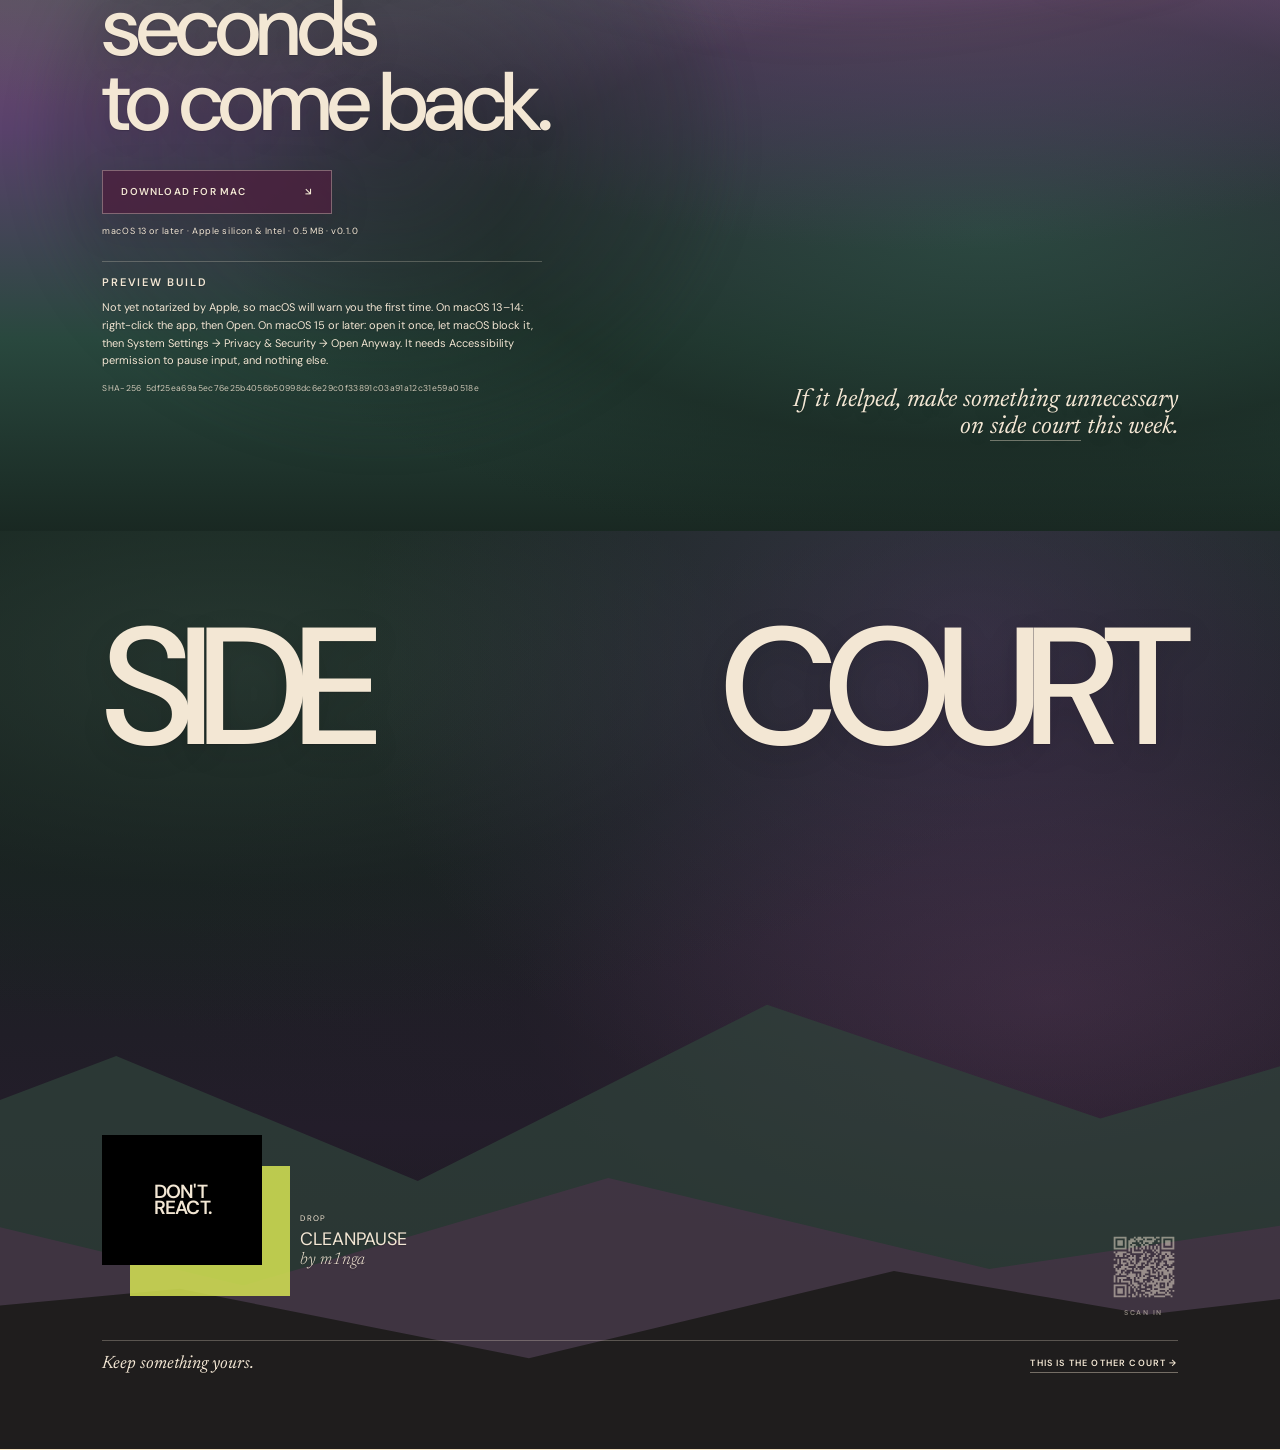
==== commit 4978ba5f: "feat: menu-bar moment — show the product before its screen Co-Authored-By: Claude Fable 5 <noreply@a" ====
--- a/index.html
+++ b/index.html
@@ -91,6 +91,23 @@
     <section class="scene s-black" data-time="5:37 PM" id="black-scene">
       <div class="black-hold">
         <p class="mode-tag">CLEANPAUSE · CLEANING MODE</p>
+        <div class="menu-moment" aria-hidden="true">
+          <p class="kicker">THE FIX LIVES IN YOUR MENU BAR</p>
+          <div class="menubar">
+            <svg viewBox="0 0 14 14" width="12" height="12" aria-hidden="true">
+              <circle cx="7" cy="7" r="5.4" fill="none" stroke="#f3e7d4" stroke-opacity=".85" stroke-width="1.3"/>
+              <path d="M7 1.6 a5.4 5.4 0 0 1 5.4 5.4" fill="none" stroke="#dceb55" stroke-width="1.3" stroke-linecap="round"/>
+            </svg>
+            <span>CLEANPAUSE</span>
+            <span class="mb-time">5:37 PM</span>
+          </div>
+          <div class="menu-drop">
+            <span class="active">Start Cleaning Mode</span>
+            <span>Try for 6 Seconds…</span>
+            <span>Quit CleanPause</span>
+          </div>
+          <p class="menu-cap">One click. Every screen goes dark.</p>
+        </div>
         <div class="clean-state">
           <h2>DON'T REACT.</h2>
           <p>I'm just cleaning you.</p>
--- a/assets/site.css
+++ b/assets/site.css
@@ -408,7 +408,7 @@
 /* ---------- scene 3 · 5:37 PM · the pause (extended quiet) ---------- */
 
 .s-black {
-  min-height: 150svh;
+  min-height: 195svh;
   padding: 0;
   background:
     radial-gradient(ellipse 88% 14% at 52% 0%, rgba(76,32,62,.92) 0%, rgba(27,11,25,.72) 48%, transparent 94%),
@@ -422,6 +422,63 @@
   display: grid;
   place-items: center;
 }
+.black-hold > .menu-moment,
+.black-hold > .clean-state {
+  grid-area: 1 / 1;
+}
+
+/* beat one: the product, exactly where it lives */
+.menu-moment {
+  display: flex;
+  flex-direction: column;
+  align-items: center;
+  transform: translateY(-4vh);
+  opacity: var(--moment, 0);
+  pointer-events: none;
+}
+.menu-moment .kicker { margin-bottom: 26px; }
+.menubar {
+  display: inline-flex;
+  align-items: center;
+  gap: 10px;
+  padding: 8px 15px;
+  border: 1px solid rgba(243,231,212,.26);
+  background: rgba(22,11,21,.6);
+  font-size: 10px;
+  line-height: 1;
+  font-weight: 600;
+  letter-spacing: .12em;
+}
+.menubar .mb-time { opacity: .55; margin-left: 6px; }
+.menu-drop {
+  display: flex;
+  flex-direction: column;
+  margin-top: 7px;
+  min-width: 208px;
+  border: 1px solid rgba(243,231,212,.2);
+  background: rgba(14,7,14,.72);
+  font-size: 11.5px;
+  line-height: 1;
+}
+.menu-drop span { padding: 10px 15px; opacity: .55; }
+.menu-drop .active {
+  opacity: 1;
+  background: rgba(76,32,62,.9);
+  animation: press 2.8s ease-in-out infinite;
+}
+@keyframes press {
+  0%, 100% { background: rgba(76,32,62,.9); }
+  12% { background: rgba(112,50,87,.95); }
+  24% { background: rgba(76,32,62,.9); }
+}
+.menu-cap {
+  margin-top: 26px;
+  font-family: "Newsreader", Georgia, serif;
+  font-style: italic;
+  font-size: clamp(15px, 1.7vw, 21px);
+}
+
+/* beat two: the product's screen */
 .clean-state {
   text-align: center;
   transform: translateY(-4vh);
@@ -446,7 +503,7 @@
   font-size: 9px;
   font-weight: 600;
   letter-spacing: .18em;
-  opacity: calc(var(--quiet, 1) * .5);
+  opacity: calc(max(var(--moment, 0), var(--quiet, 1)) * .55);
 }
 .unlock {
   position: absolute;
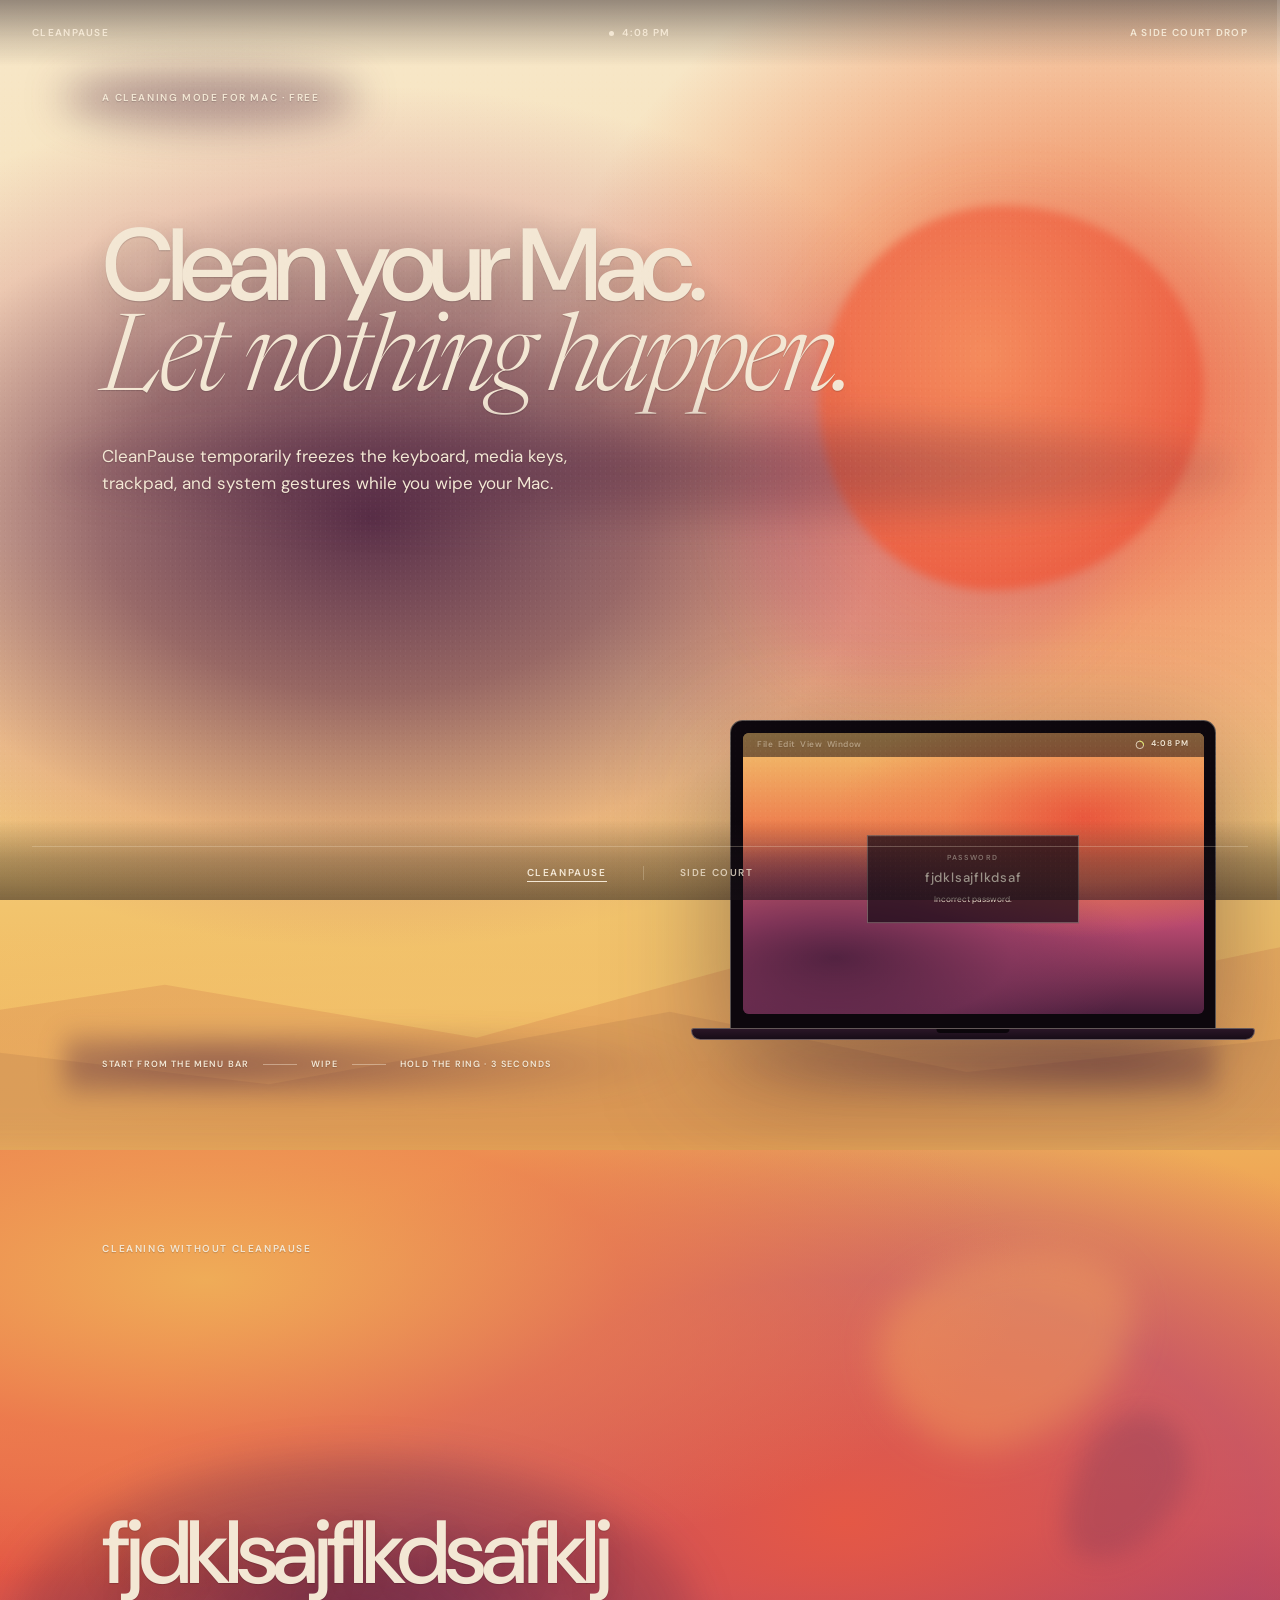
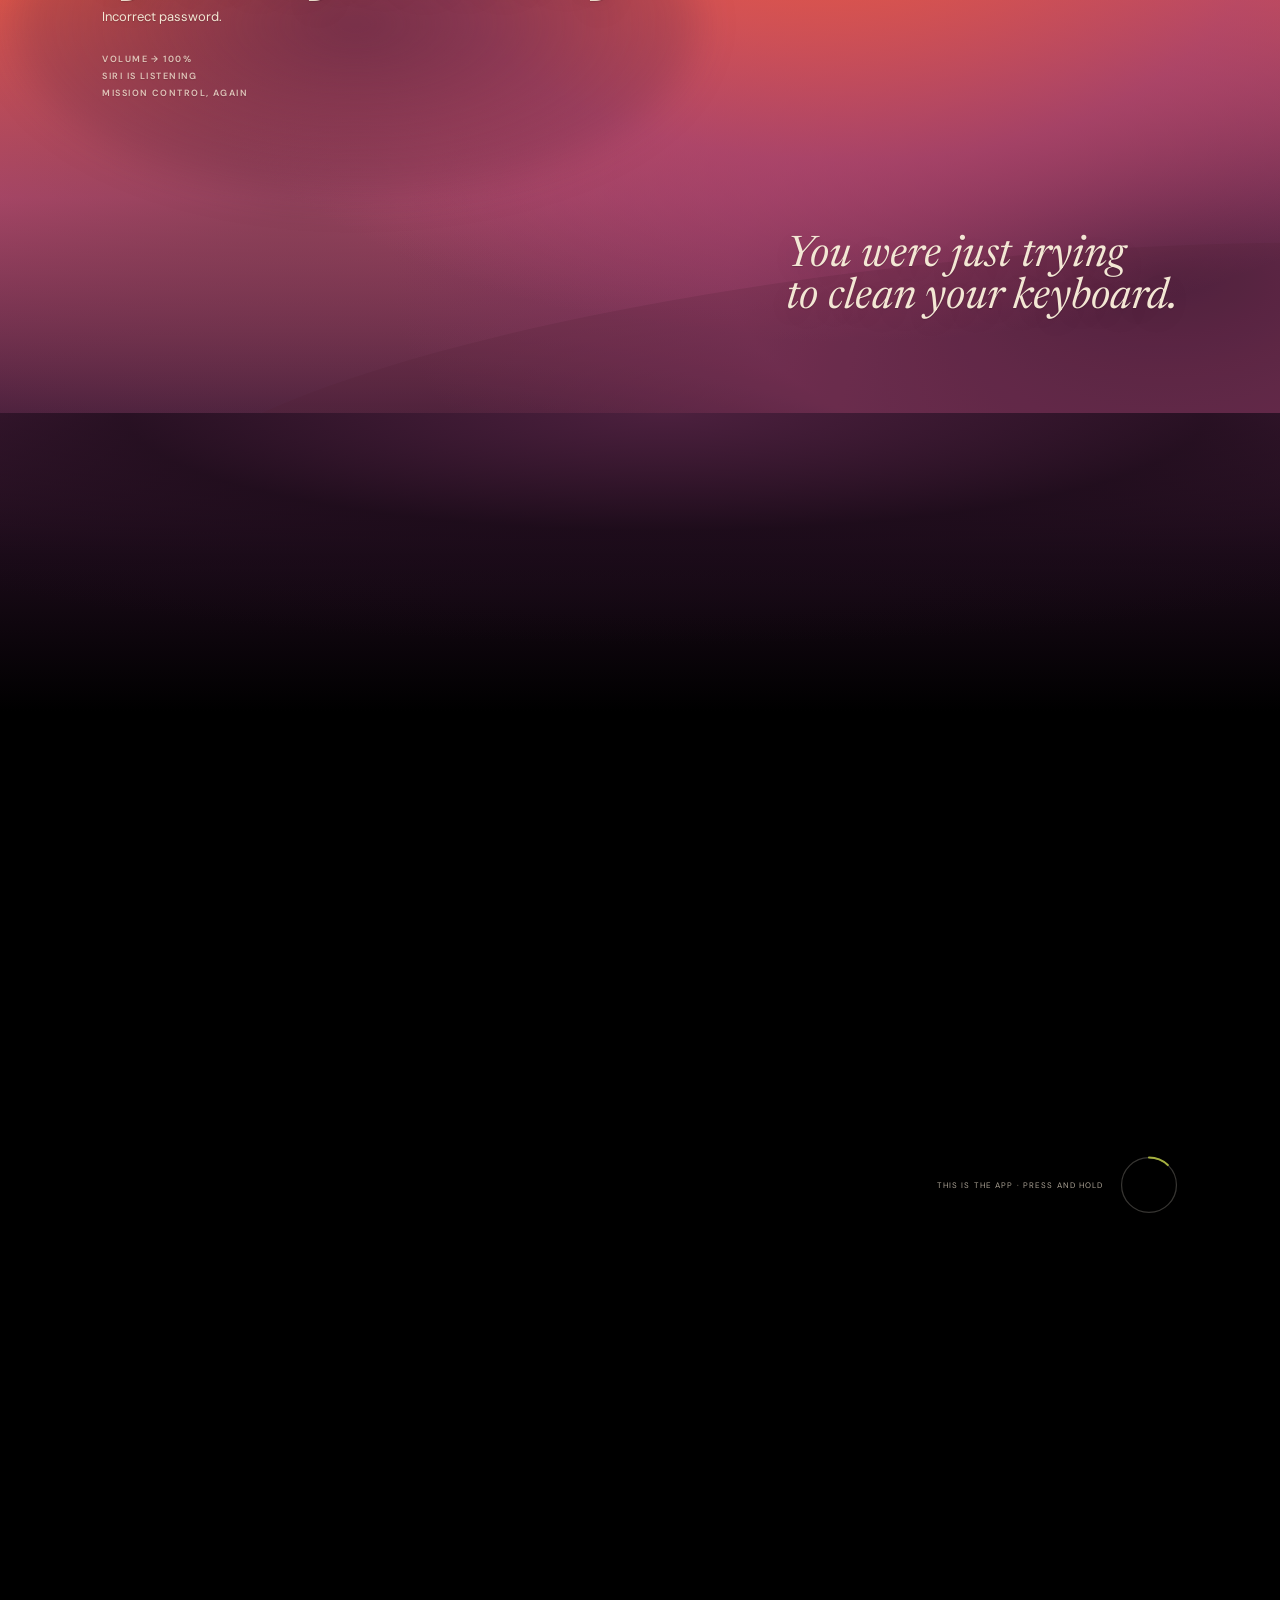
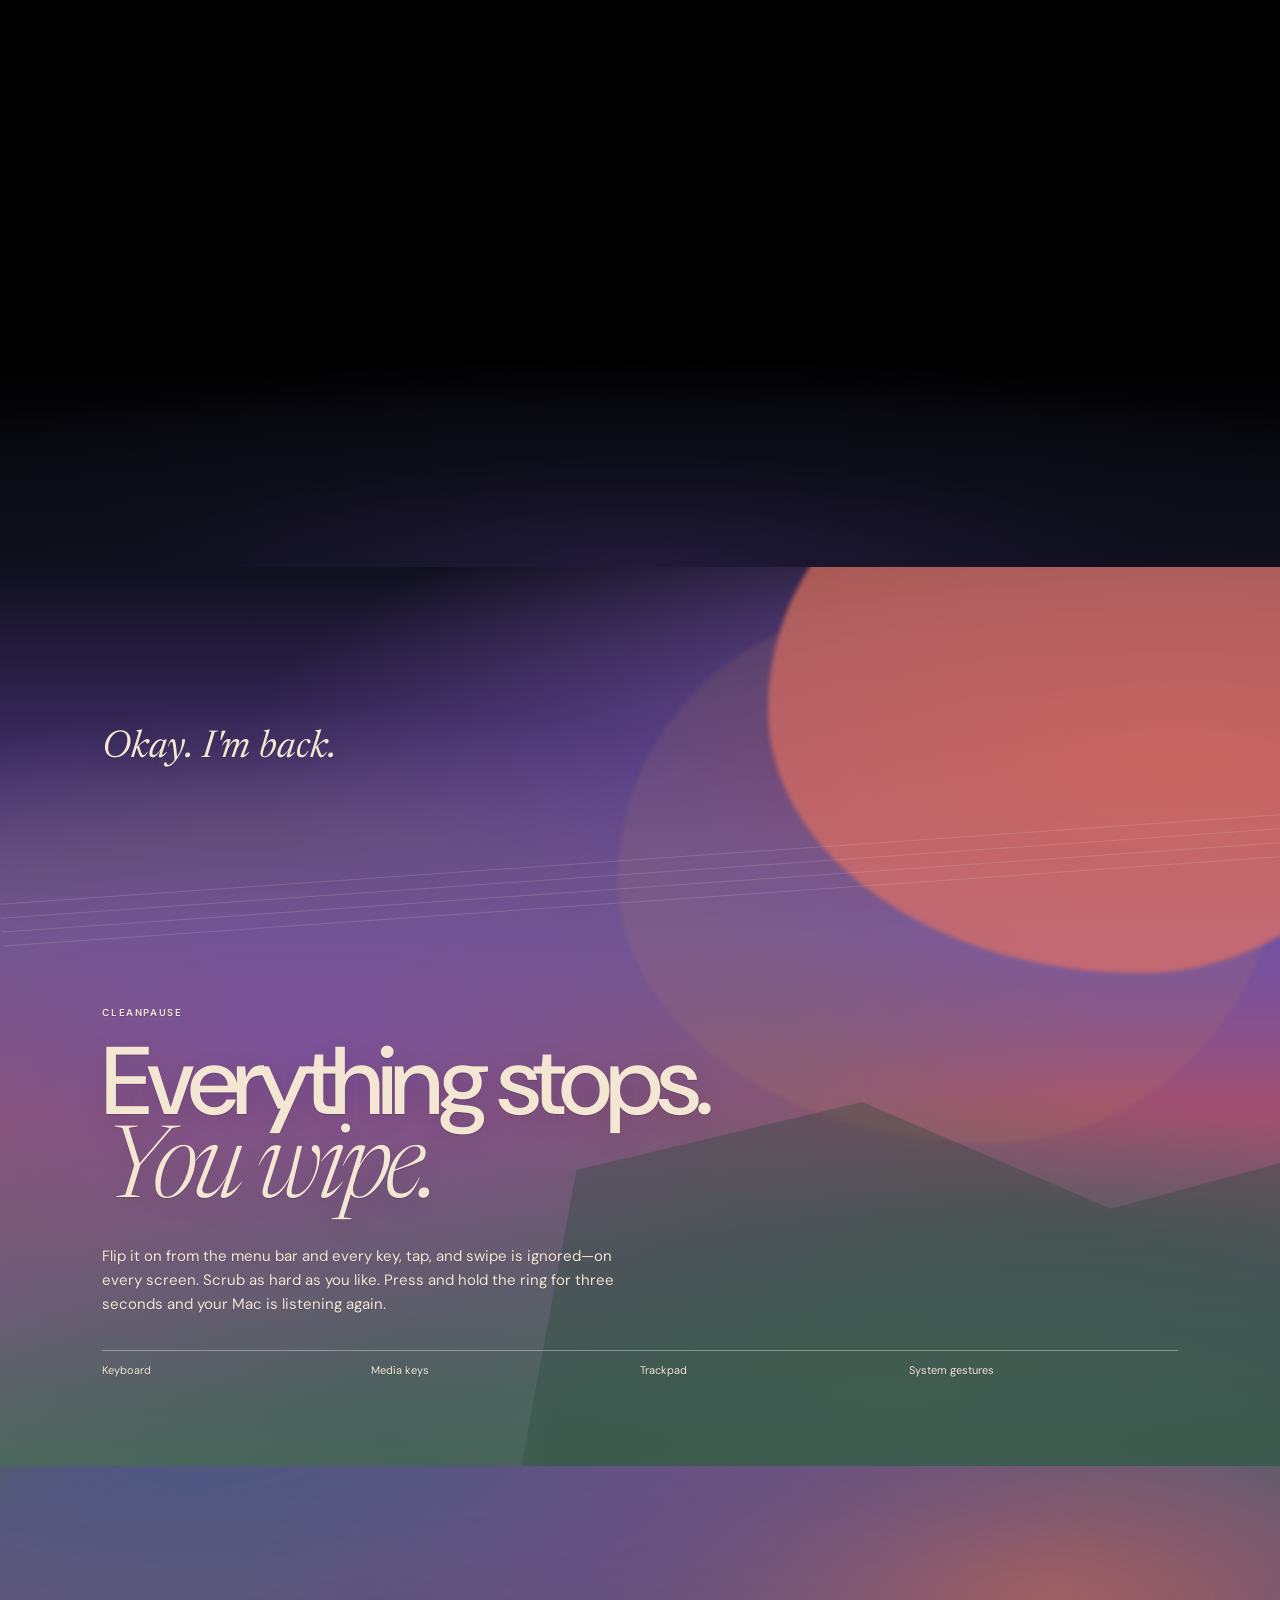
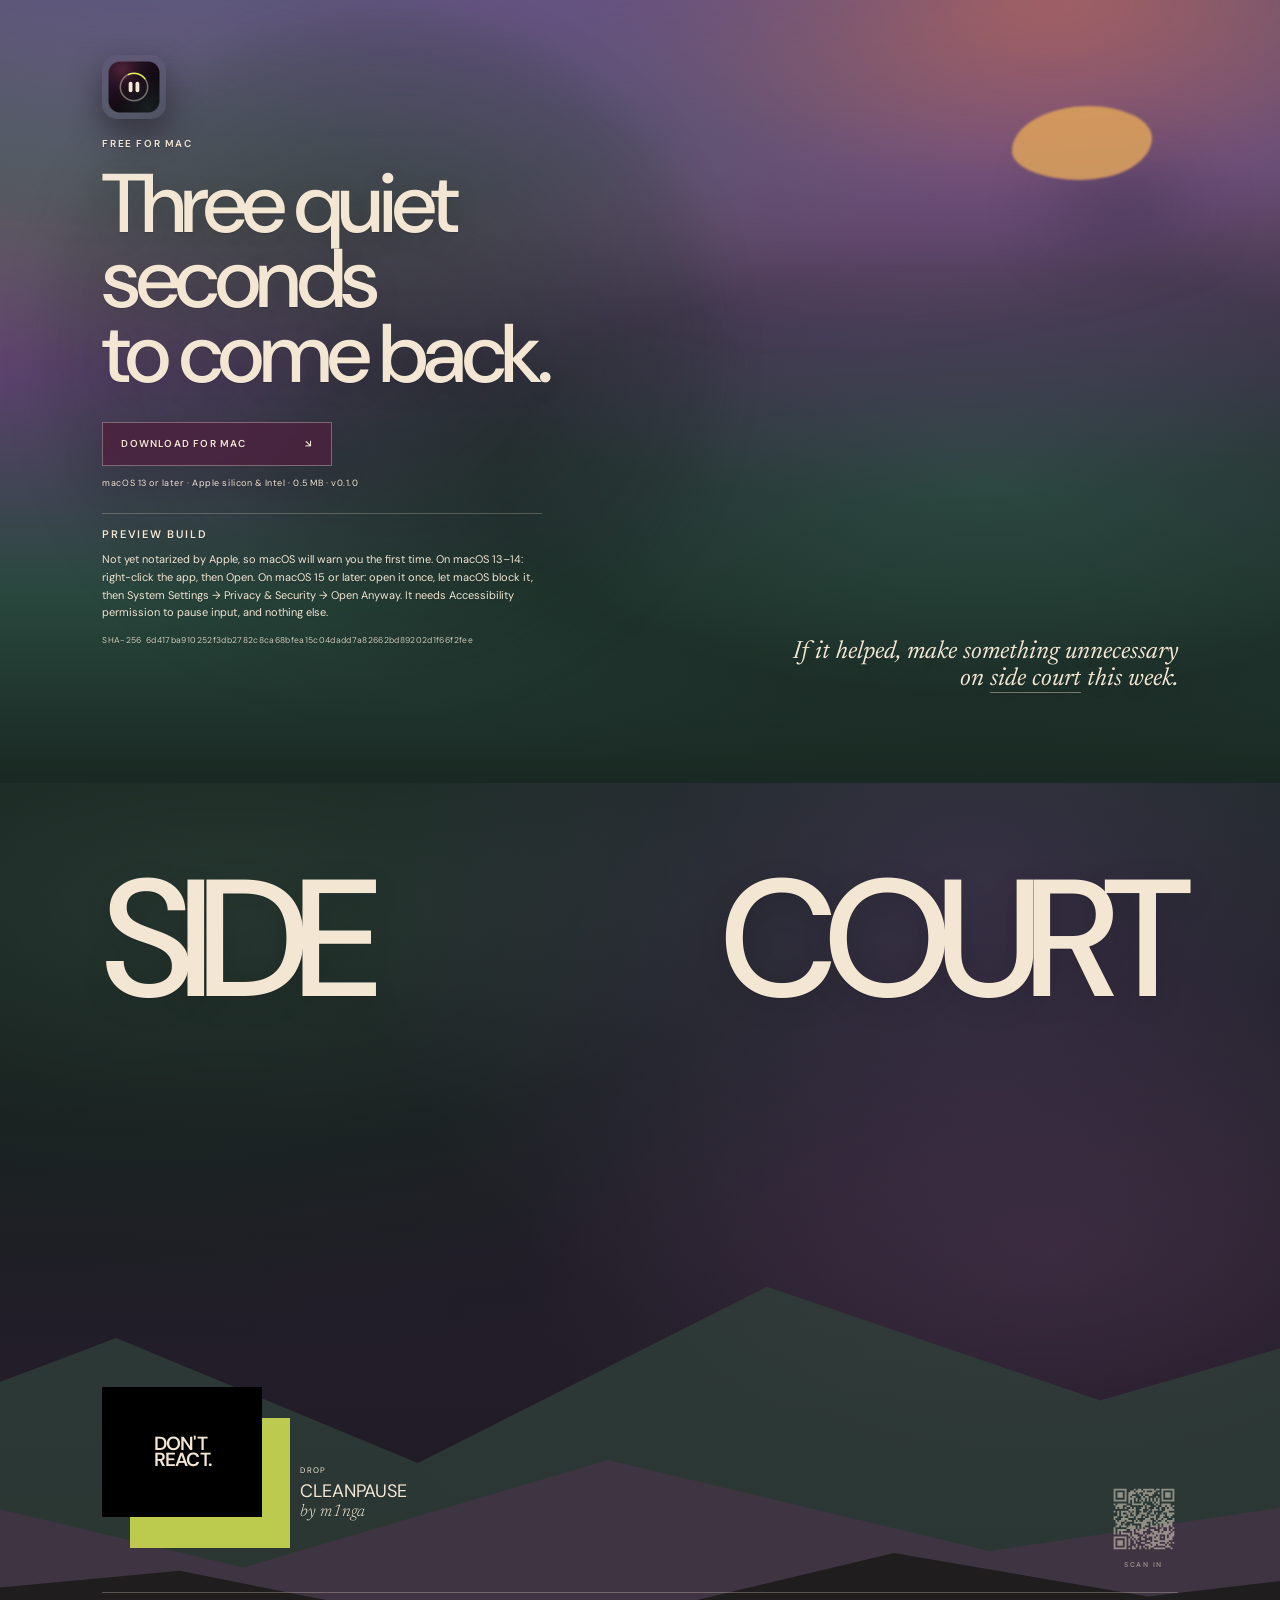
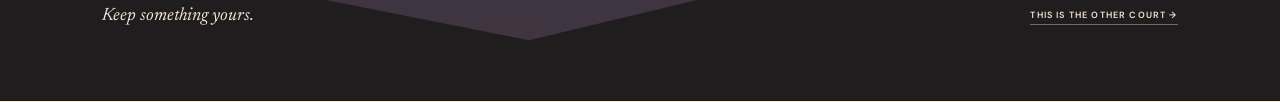
==== commit c6bcd187: "feat: hero Mac demo loop, real product icon + design kit, new preview build Co-Authored-By: Claude F" ====
--- a/index.html
+++ b/index.html
@@ -61,13 +61,54 @@
       <h1>Clean your Mac.<br><em>Let nothing happen.</em></h1>
       <p class="hero-sub">CleanPause temporarily freezes the keyboard, media keys,<br>
          trackpad, and system gestures while you wipe your Mac.</p>
+
+      <div class="mac mac--a" id="mac" role="img"
+           aria-label="CleanPause on a MacBook: accidental gibberish while wiping, then Start Cleaning Mode in the menu bar, then the black Don't React screen, then Okay, I'm back.">
+        <div class="mac-screen">
+          <div class="mac-view">
+            <div class="mv-day" aria-hidden="true"></div>
+            <div class="mv-pass" aria-hidden="true">
+              <span class="mv-pass-label">PASSWORD</span>
+              <span class="mv-pass-text" id="mv-pass-text"></span>
+              <span class="mv-pass-err">Incorrect password.</span>
+            </div>
+            <div class="mv-menu" aria-hidden="true">
+              <span class="active">Start Cleaning Mode</span>
+              <span>Try for 6 Seconds…</span>
+              <span>Quit CleanPause</span>
+            </div>
+            <div class="mv-black" aria-hidden="true">
+              <div class="mv-black-copy">
+                <strong>DON'T REACT.</strong>
+                <em>I'm just cleaning you.</em>
+              </div>
+              <svg class="mv-ring" viewBox="0 0 30 30" aria-hidden="true">
+                <circle cx="15" cy="15" r="13" fill="none" stroke="rgba(243,231,212,.3)" stroke-width="1.2"/>
+                <circle class="mv-ring-arc" cx="15" cy="15" r="13" fill="none" stroke="#dceb55" stroke-width="1.6" stroke-linecap="round"/>
+              </svg>
+            </div>
+            <div class="mv-toast" aria-hidden="true"><span>Okay. I'm back.</span></div>
+            <div class="mac-menubar" aria-hidden="true">
+              <span class="mb-left">File&ensp;Edit&ensp;View&ensp;Window</span>
+              <span class="mb-right">
+                <svg viewBox="0 0 14 14" width="9" height="9" aria-hidden="true">
+                  <circle cx="7" cy="7" r="5.4" fill="none" stroke="#f3e7d4" stroke-opacity=".85" stroke-width="1.4"/>
+                  <path d="M7 1.6 a5.4 5.4 0 0 1 5.4 5.4" fill="none" stroke="#dceb55" stroke-width="1.4" stroke-linecap="round"/>
+                </svg>
+                <span>4:08 PM</span>
+              </span>
+            </div>
+          </div>
+        </div>
+        <div class="mac-base"></div>
+      </div>
+
       <div class="hero-foot">
         <div class="steps" aria-label="How it works">
           <span>START FROM THE MENU BAR</span><i aria-hidden="true"></i>
           <span>WIPE</span><i aria-hidden="true"></i>
           <span>HOLD THE RING · 3 SECONDS</span>
         </div>
-        <span>SCROLL INTO THE EVENING ↓</span>
       </div>
     </section>
 
@@ -146,6 +187,7 @@
       <div class="dusk-wash" aria-hidden="true"></div>
       <div class="sun-remnant" aria-hidden="true"></div>
       <div class="download-copy">
+        <img class="dl-icon" src="assets/app-icon.png" alt="" width="64" height="64">
         <p class="kicker">FREE FOR MAC</p>
         <h2>Three quiet seconds<br>to come back.</h2>
         <a class="download-button" href="downloads/CleanPause-0.1.0-preview.dmg" download>
@@ -159,7 +201,7 @@
              On macOS 15 or later: open it once, let macOS block it, then
              System Settings → Privacy &amp; Security → Open Anyway.
              It needs Accessibility permission to pause input, and nothing else.</p>
-          <span class="sha">SHA-256&ensp;5df25ea69a5ec76e25b4056b50998dc6e29c0f33891c03a91a12c31e59a0518e</span>
+          <span class="sha">SHA-256&ensp;6d417ba910252f3db2782c8ca68bfea15c04dadd7a82662bd89202d1f66f2fee</span>
         </div>
       </div>
       <p class="unnecessary">If it helped, make something unnecessary<br>on <a href="side-court/">side court</a> this week.</p>
--- a/assets/site.css
+++ b/assets/site.css
@@ -299,6 +299,181 @@
   filter: blur(12px);
 }
 .hero-foot span { font-size: 9px; font-weight: 600; letter-spacing: .13em; }
+
+/* ---------- the product itself, on a Mac, demoing itself ---------- */
+
+.mac {
+  position: absolute;
+  z-index: 4;
+  right: 5vw;
+  bottom: calc(var(--rail-h) + 58px);
+  width: clamp(400px, 38vw, 560px);
+  container-type: inline-size;
+  filter: drop-shadow(0 34px 60px rgba(40,15,35,.42));
+}
+@media (min-width: 621px) and (max-width: 1280px) {
+  .s-four { min-height: 128svh; }
+}
+.mac-screen {
+  position: relative;
+  aspect-ratio: 1.58;
+  background: #0d070d;
+  border: 1px solid rgba(243,231,212,.34);
+  border-bottom: none;
+  border-radius: 2.6cqw 2.6cqw 0 0;
+  padding: 2.4cqw 2.4cqw 2.8cqw;
+}
+.mac-base {
+  position: relative;
+  width: 116%;
+  margin-left: -8%;
+  height: 2.4cqw;
+  background: linear-gradient(180deg, #2a1627 0%, #170c17 100%);
+  border: 1px solid rgba(243,231,212,.34);
+  border-radius: 3px 3px 10px 10px;
+}
+.mac-base::after {
+  content: "";
+  position: absolute;
+  left: 50%;
+  top: 0;
+  translate: -50% 0;
+  width: 13%;
+  height: 38%;
+  background: rgba(6,3,6,.8);
+  border-radius: 0 0 6px 6px;
+}
+.mac-view {
+  position: absolute;
+  inset: 2.4cqw 2.4cqw 2.8cqw;
+  border-radius: 1.2cqw;
+  overflow: hidden;
+  background: #120a12;
+}
+.mac-view > div { position: absolute; transition: opacity .75s ease; }
+
+.mac-menubar {
+  inset: 0 0 auto 0;
+  height: 8.5%;
+  display: flex;
+  align-items: center;
+  justify-content: space-between;
+  padding: 0 3.2%;
+  background: rgba(14,7,14,.5);
+  font-size: 1.7cqw;
+  line-height: 1;
+  font-weight: 600;
+  letter-spacing: .1em;
+}
+.mac .mac-menubar { opacity: 1; }
+.mac--c .mac-menubar { opacity: 0; }
+.mac-menubar .mb-left { opacity: .45; letter-spacing: .06em; }
+.mac-menubar .mb-right { display: flex; align-items: center; gap: 1.4cqw; }
+.mac-menubar svg { width: 2cqw; height: 2cqw; }
+
+/* the wallpaper is this site's own color field */
+.mv-day {
+  inset: 0;
+  background:
+    radial-gradient(ellipse 70% 55% at 74% 30%, rgba(232,80,58,.85) 0%, rgba(239,125,78,.5) 42%, transparent 78%),
+    radial-gradient(ellipse 80% 50% at 20% 80%, rgba(76,32,62,.9) 0%, rgba(126,53,91,.55) 48%, transparent 84%),
+    linear-gradient(180deg, #f2c46d 0%, #ed7d4e 34%, #b8496f 68%, #4c203e 100%);
+}
+.mv-pass {
+  left: 50%;
+  top: 52%;
+  translate: -50% -50%;
+  display: flex;
+  flex-direction: column;
+  gap: 1.6cqw;
+  min-width: 46%;
+  padding: 3.4cqw 4cqw;
+  border: 1px solid rgba(243,231,212,.35);
+  background: rgba(26,11,24,.74);
+  text-align: center;
+}
+.mv-pass-label { font-size: 1.5cqw; font-weight: 600; letter-spacing: .22em; opacity: .6; }
+.mv-pass-text {
+  min-height: 3cqw;
+  font-size: 2.7cqw;
+  letter-spacing: .06em;
+  font-weight: 500;
+  overflow: hidden;
+  white-space: nowrap;
+}
+.mv-pass-err { font-size: 1.7cqw; opacity: 0; transition: opacity .5s ease; }
+.mac.typed .mv-pass-err { opacity: .95; }
+
+.mv-menu {
+  top: 9.5%;
+  right: 2.6%;
+  display: flex;
+  flex-direction: column;
+  min-width: 34%;
+  border: 1px solid rgba(243,231,212,.24);
+  background: rgba(14,7,14,.82);
+  font-size: 1.9cqw;
+  line-height: 1;
+}
+.mv-menu span { padding: 2.2cqw 2.6cqw; opacity: .55; }
+.mv-menu .active { opacity: 1; background: rgba(76,32,62,.95); }
+
+.mv-black { inset: 0; background: #000; }
+.mv-black-copy {
+  position: absolute;
+  left: 50%;
+  top: 44%;
+  translate: -50% -50%;
+  display: flex;
+  flex-direction: column;
+  gap: 1.6cqw;
+  text-align: center;
+}
+.mv-black-copy strong { font-size: 4.6cqw; font-weight: 600; letter-spacing: -.03em; }
+.mv-black-copy em { font-size: 2.2cqw; opacity: .62; }
+.mv-ring {
+  position: absolute;
+  left: 50%;
+  bottom: 9%;
+  translate: -50% 0;
+  width: 7cqw;
+  height: 7cqw;
+}
+.mv-ring-arc {
+  stroke-dasharray: 81.7;
+  stroke-dashoffset: 81.7;
+  transform: rotate(-90deg);
+  transform-origin: center;
+}
+.mac--c .mv-ring-arc { animation: mv-hold 3.4s linear forwards; }
+@keyframes mv-hold {
+  0% { stroke-dashoffset: 81.7; }
+  12% { stroke-dashoffset: 81.7; }
+  100% { stroke-dashoffset: 0; }
+}
+.mv-toast { inset: 0; }
+.mv-toast span {
+  position: absolute;
+  left: 50%;
+  bottom: 12%;
+  translate: -50% 0;
+  padding: 2cqw 3.6cqw;
+  border-radius: 1.4cqw;
+  background: rgba(0,0,0,.86);
+  font-family: "Newsreader", Georgia, serif;
+  font-style: italic;
+  font-size: 2.3cqw;
+  white-space: nowrap;
+}
+
+/* state machine: which layers are lit in each beat */
+.mv-day, .mv-pass, .mv-menu, .mv-black, .mv-toast { opacity: 0; }
+.mac--a .mv-day, .mac--a .mv-pass { opacity: 1; }
+.mac--b .mv-day, .mac--b .mv-menu { opacity: 1; }
+.mac--b .mv-pass { opacity: .35; }
+.mac--c .mv-black { opacity: 1; }
+.mac--d .mv-day { opacity: 1; }
+.mac--d .mv-toast { opacity: 1; }
 .steps {
   display: flex;
   align-items: center;
@@ -701,6 +876,12 @@
   background: radial-gradient(ellipse, rgba(25,40,34,.5) 0%, rgba(25,40,34,.2) 58%, transparent 100%);
   filter: blur(20px);
 }
+.dl-icon {
+  display: block;
+  margin-bottom: 20px;
+  border-radius: 15px;
+  box-shadow: 0 14px 34px rgba(10,5,10,.45);
+}
 .download-copy h2 {
   margin: 18px 0 30px;
   font-size: clamp(42px, 6.5vw, 86px);
@@ -1064,6 +1245,7 @@
 /* ---------- squat viewports (landscape phones, short laptops) ---------- */
 
 @media (min-width: 621px) and (max-height: 740px) {
+  .s-four { min-height: 138svh; }
   .s-six { min-height: 130svh; }
   .s-seven { min-height: 145svh; }
   .download-copy h2 { font-size: clamp(38px, 5vw, 64px); }
@@ -1089,12 +1271,19 @@
 
   .scene { padding: 82px 22px 42px; }
 
-  .s-four h1 { margin-top: 12vh; font-size: clamp(47px, 15vw, 72px); }
-  .sun { right: -28%; top: 22%; width: 78vw; }
+  .s-four { min-height: 136svh; }
+  .s-four h1 { margin-top: 9vh; font-size: clamp(45px, 14vw, 68px); }
+  .sun { right: -28%; top: 14%; width: 78vw; }
   .hero-sub { margin-top: 22px; }
   .hero-sub br { display: none; }
-  .hero-foot { bottom: calc(var(--rail-h) + 18px); }
-  .hero-foot > span { display: none; }
+  .mac {
+    right: auto;
+    left: 50%;
+    translate: -50% 0;
+    width: min(90vw, 430px);
+    bottom: calc(var(--rail-h) + 56px);
+  }
+  .hero-foot { bottom: calc(var(--rail-h) + 14px); }
   .steps { gap: 10px; }
   .steps span { font-size: 8px; }
   .steps i { width: 18px; }
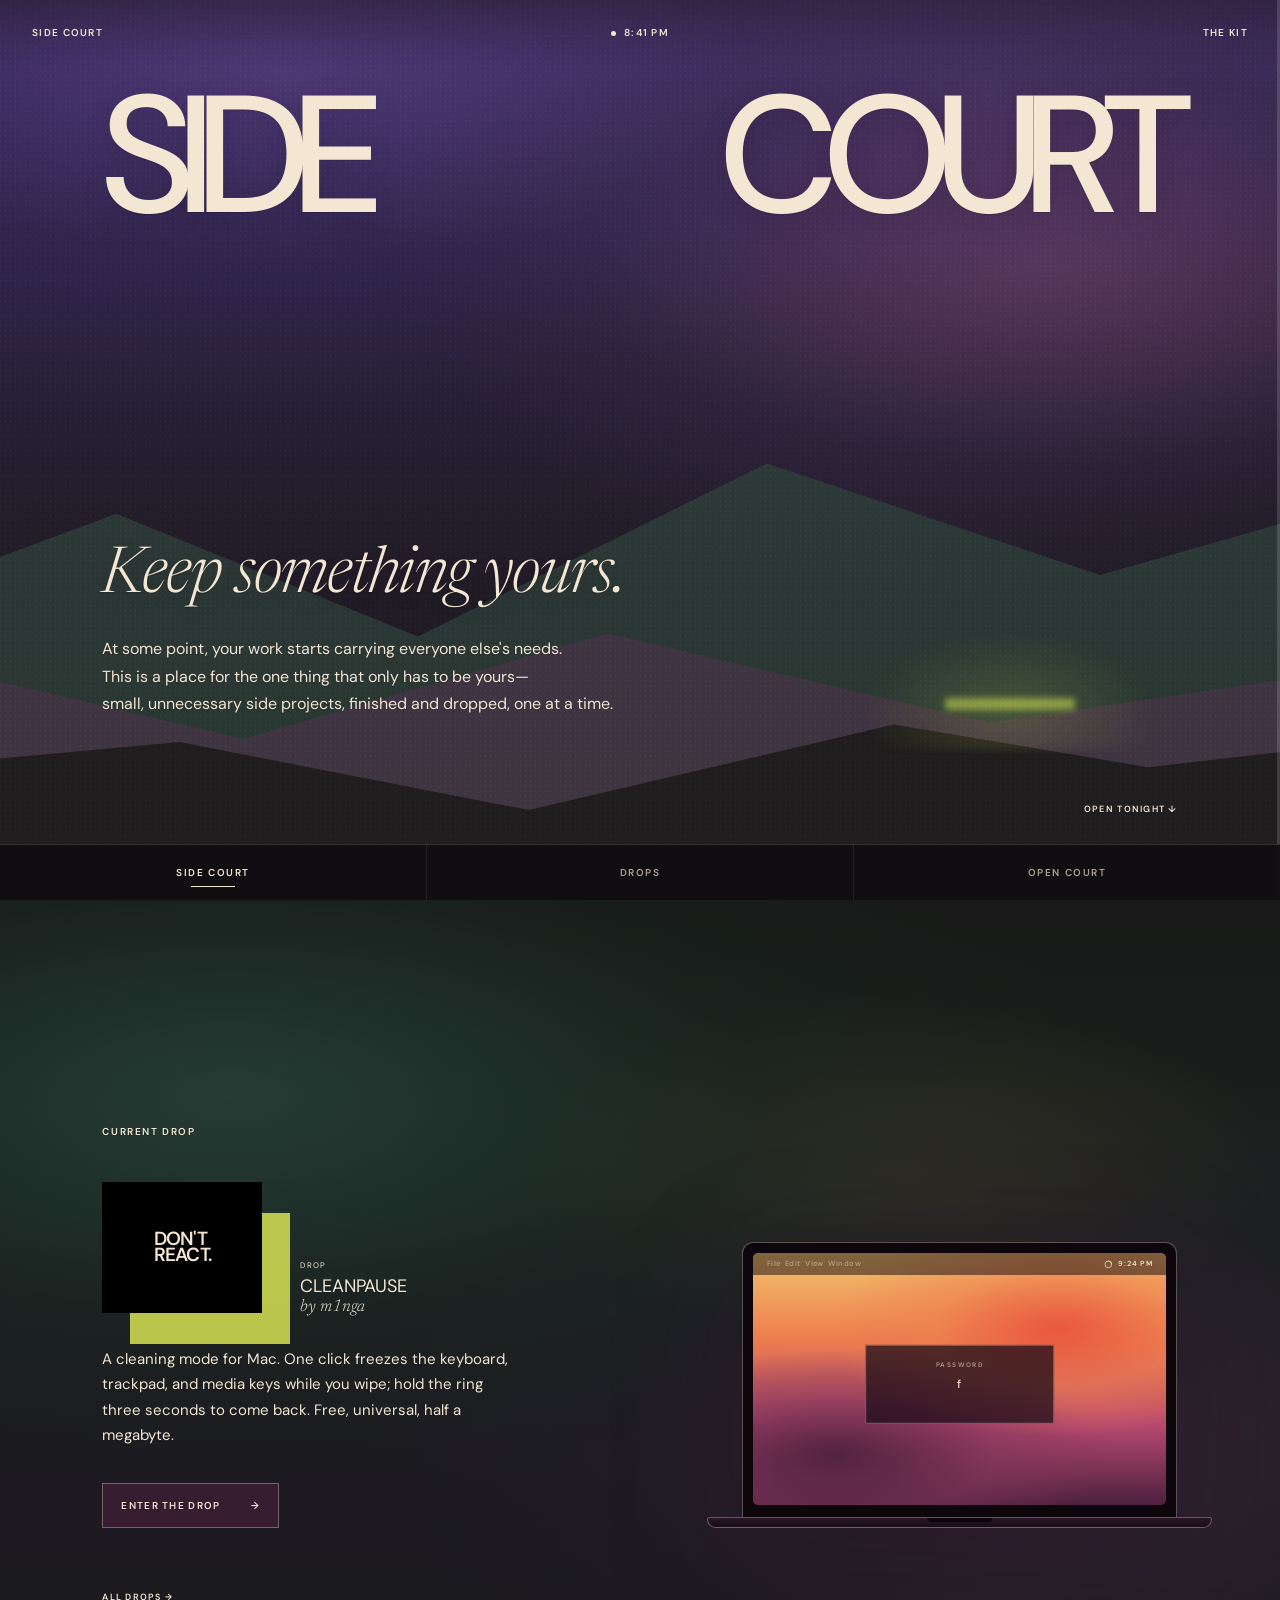
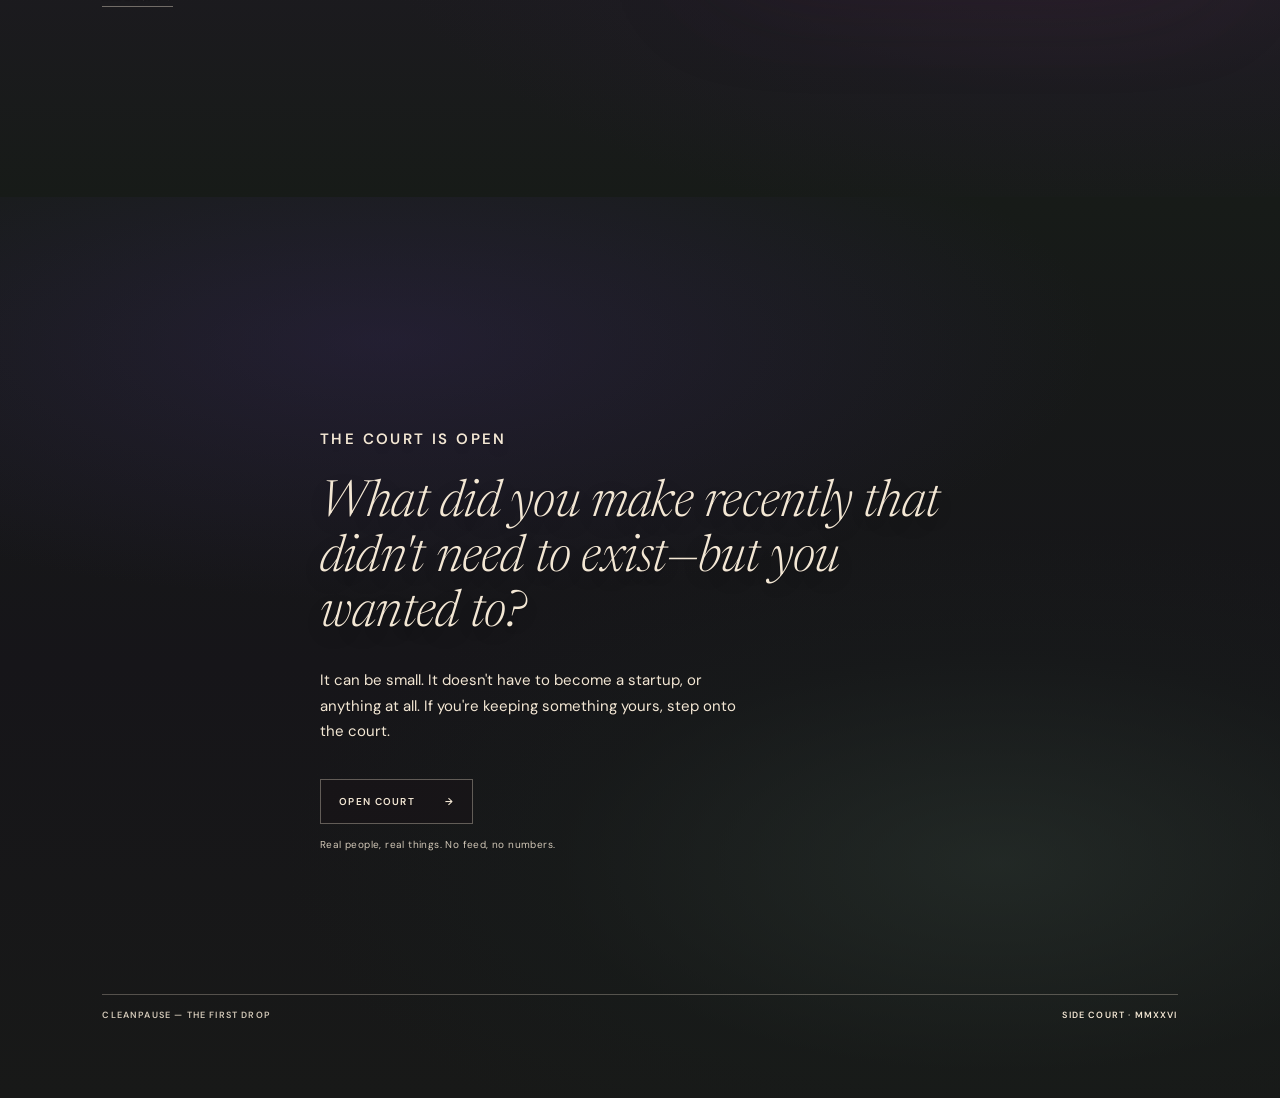
==== commit d8880ee9: "feat: community-first restructure — SIDE COURT home, DROPS shelf, OPEN COURT, designed kit page, SC " ====
--- a/index.html
+++ b/index.html
@@ -1,25 +1,25 @@
 <!doctype html>
-<html lang="en" data-court="clean">
+<html lang="en" data-court="side">
 <head>
   <meta charset="utf-8">
   <meta name="viewport" content="width=device-width, initial-scale=1">
-  <title>CleanPause — Clean your Mac. Let nothing happen.</title>
-  <meta name="description" content="A free macOS menu-bar switch that pauses your keyboard, media keys, trackpad, and system gestures while you clean. Hold three seconds to come back. A SIDE COURT drop by m1nga.">
+  <title>SIDE COURT — Keep something yours.</title>
+  <meta name="description" content="SIDE COURT is a place for the thing you keep for yourself: small, unnecessary, finished side projects, dropped one at a time. Current drop: CleanPause, a free cleaning mode for Mac.">
   <link rel="canonical" href="https://m1nga.github.io/cleanpause/">
-  <meta name="theme-color" content="#f7e5c4">
+  <meta name="theme-color" content="#181918">
 
   <meta property="og:type" content="website">
-  <meta property="og:site_name" content="CleanPause">
-  <meta property="og:title" content="CleanPause — Clean your Mac. Let nothing happen.">
-  <meta property="og:description" content="A free macOS switch that pauses keyboard, media keys, trackpad, and gestures while you clean. Hold three seconds to come back.">
+  <meta property="og:site_name" content="SIDE COURT">
+  <meta property="og:title" content="SIDE COURT — Keep something yours.">
+  <meta property="og:description" content="A place for side projects, dropped one at a time. Current drop: CleanPause, free for Mac.">
   <meta property="og:url" content="https://m1nga.github.io/cleanpause/">
-  <meta property="og:image" content="https://m1nga.github.io/cleanpause/assets/og.jpg">
+  <meta property="og:image" content="https://m1nga.github.io/cleanpause/assets/og-night.jpg">
   <meta property="og:image:width" content="1200">
   <meta property="og:image:height" content="630">
   <meta name="twitter:card" content="summary_large_image">
-  <meta name="twitter:title" content="CleanPause — Clean your Mac. Let nothing happen.">
-  <meta name="twitter:description" content="A free macOS switch that pauses keyboard, media keys, trackpad, and gestures while you clean.">
-  <meta name="twitter:image" content="https://m1nga.github.io/cleanpause/assets/og.jpg">
+  <meta name="twitter:title" content="SIDE COURT — Keep something yours.">
+  <meta name="twitter:description" content="A place for side projects, dropped one at a time. Current drop: CleanPause, free for Mac.">
+  <meta name="twitter:image" content="https://m1nga.github.io/cleanpause/assets/og-night.jpg">
 
   <link rel="icon" href="assets/favicon.svg" type="image/svg+xml">
   <link rel="apple-touch-icon" href="assets/apple-touch-icon.png">
@@ -28,211 +28,116 @@
   <link rel="preconnect" href="https://fonts.gstatic.com" crossorigin>
   <link rel="stylesheet" href="https://fonts.googleapis.com/css2?family=DM+Sans:opsz,wght@9..40,400;9..40,500;9..40,600&family=Newsreader:ital,opsz,wght@1,6..72,300&display=swap">
   <link rel="stylesheet" href="assets/site.css">
-  <link rel="prefetch" href="side-court/">
-
-  <script type="application/ld+json">
-  {
-    "@context": "https://schema.org",
-    "@type": "SoftwareApplication",
-    "name": "CleanPause",
-    "operatingSystem": "macOS 13.0 or later",
-    "applicationCategory": "UtilitiesApplication",
-    "offers": { "@type": "Offer", "price": "0", "priceCurrency": "USD" },
-    "author": { "@type": "Person", "name": "m1nga" },
-    "softwareVersion": "0.1.0-preview",
-    "downloadUrl": "https://m1nga.github.io/cleanpause/downloads/CleanPause-0.1.0-preview.dmg"
-  }
-  </script>
+  <link rel="prefetch" href="drops/cleanpause/">
 </head>
 <body>
 
   <header class="topbar">
-    <a href="./">CLEANPAUSE</a>
-    <span class="time"><i></i><span id="time-value">4:08 PM</span></span>
-    <a class="credit" href="side-court/">A SIDE COURT DROP</a>
+    <a href="./">SIDE COURT</a>
+    <span class="time"><i></i><span id="time-value">8:41 PM</span></span>
+    <a class="credit" href="kit/">THE KIT</a>
   </header>
 
   <main>
-    <section class="scene s-four" id="s1" data-time="4:08 PM">
-      <div class="sun" aria-hidden="true"></div>
-      <div class="earth earth-one" aria-hidden="true"></div>
-      <div class="earth earth-two" aria-hidden="true"></div>
-      <p class="kicker">A CLEANING MODE FOR MAC · FREE</p>
-      <h1>Clean your Mac.<br><em>Let nothing happen.</em></h1>
-      <p class="hero-sub">CleanPause temporarily freezes the keyboard, media keys,<br>
-         trackpad, and system gestures while you wipe your Mac.</p>
-
-      <div class="mac mac--a" id="mac" role="img"
-           aria-label="CleanPause on a MacBook: accidental gibberish while wiping, then Start Cleaning Mode in the menu bar, then the black Don't React screen, then Okay, I'm back.">
-        <div class="mac-screen">
-          <div class="mac-view">
-            <div class="mv-day" aria-hidden="true"></div>
-            <div class="mv-pass" aria-hidden="true">
-              <span class="mv-pass-label">PASSWORD</span>
-              <span class="mv-pass-text" id="mv-pass-text"></span>
-              <span class="mv-pass-err">Incorrect password.</span>
-            </div>
-            <div class="mv-menu" aria-hidden="true">
-              <span class="active">Start Cleaning Mode</span>
-              <span>Try for 6 Seconds…</span>
-              <span>Quit CleanPause</span>
-            </div>
-            <div class="mv-black" aria-hidden="true">
-              <div class="mv-black-copy">
-                <strong>DON'T REACT.</strong>
-                <em>I'm just cleaning you.</em>
-              </div>
-              <svg class="mv-ring" viewBox="0 0 30 30" aria-hidden="true">
-                <circle cx="15" cy="15" r="13" fill="none" stroke="rgba(243,231,212,.3)" stroke-width="1.2"/>
-                <circle class="mv-ring-arc" cx="15" cy="15" r="13" fill="none" stroke="#dceb55" stroke-width="1.6" stroke-linecap="round"/>
-              </svg>
-            </div>
-            <div class="mv-toast" aria-hidden="true"><span>Okay. I'm back.</span></div>
-            <div class="mac-menubar" aria-hidden="true">
-              <span class="mb-left">File&ensp;Edit&ensp;View&ensp;Window</span>
-              <span class="mb-right">
-                <svg viewBox="0 0 14 14" width="9" height="9" aria-hidden="true">
-                  <circle cx="7" cy="7" r="5.4" fill="none" stroke="#f3e7d4" stroke-opacity=".85" stroke-width="1.4"/>
-                  <path d="M7 1.6 a5.4 5.4 0 0 1 5.4 5.4" fill="none" stroke="#dceb55" stroke-width="1.4" stroke-linecap="round"/>
-                </svg>
-                <span>4:08 PM</span>
-              </span>
-            </div>
-          </div>
-        </div>
-        <div class="mac-base"></div>
-      </div>
-
-      <div class="hero-foot">
-        <div class="steps" aria-label="How it works">
-          <span>START FROM THE MENU BAR</span><i aria-hidden="true"></i>
-          <span>WIPE</span><i aria-hidden="true"></i>
-          <span>HOLD THE RING · 3 SECONDS</span>
-        </div>
-      </div>
-    </section>
-
-    <section class="scene s-five" id="s2" data-time="4:52 PM">
-      <div class="clay clay-one" aria-hidden="true"></div>
-      <div class="clay clay-two" aria-hidden="true"></div>
-      <div class="clay-shadow" aria-hidden="true"></div>
-      <p class="kicker">CLEANING WITHOUT CLEANPAUSE</p>
-      <div class="password" id="password" role="img" aria-label="Cleaning without CleanPause: gibberish typed into a password field, volume jumping, Siri waking up">
-        <span id="password-text" data-text="fjdklsajflkdsafklj"></span>
-        <small>Incorrect password.</small>
-        <span class="mishaps" aria-hidden="true">
-          <span>VOLUME → 100%</span>
-          <span>SIRI IS LISTENING</span>
-          <span>MISSION CONTROL, AGAIN</span>
-        </span>
-      </div>
-      <p class="side-copy">You were just trying<br>to clean your keyboard.</p>
-    </section>
-
-    <section class="scene s-black" data-time="5:37 PM" id="black-scene">
-      <div class="black-hold">
-        <p class="mode-tag">CLEANPAUSE · CLEANING MODE</p>
-        <div class="menu-moment" aria-hidden="true">
-          <p class="kicker">THE FIX LIVES IN YOUR MENU BAR</p>
-          <div class="menubar">
-            <svg viewBox="0 0 14 14" width="12" height="12" aria-hidden="true">
-              <circle cx="7" cy="7" r="5.4" fill="none" stroke="#f3e7d4" stroke-opacity=".85" stroke-width="1.3"/>
-              <path d="M7 1.6 a5.4 5.4 0 0 1 5.4 5.4" fill="none" stroke="#dceb55" stroke-width="1.3" stroke-linecap="round"/>
-            </svg>
-            <span>CLEANPAUSE</span>
-            <span class="mb-time">5:37 PM</span>
-          </div>
-          <div class="menu-drop">
-            <span class="active">Start Cleaning Mode</span>
-            <span>Try for 6 Seconds…</span>
-            <span>Quit CleanPause</span>
-          </div>
-          <p class="menu-cap">One click. Every screen goes dark.</p>
-        </div>
-        <div class="clean-state">
-          <h2>DON'T REACT.</h2>
-          <p>I'm just cleaning you.</p>
-        </div>
-        <button class="unlock" id="unlock" aria-label="Press and hold for three seconds to return, exactly like in the app">
-          <svg viewBox="0 0 56 56" aria-hidden="true">
-            <circle class="u-base" cx="28" cy="28" r="26.5"></circle>
-            <circle class="u-arc" id="unlock-arc" cx="28" cy="28" r="26.5"></circle>
-          </svg>
-        </button>
-        <small class="black-note" id="black-note">THIS IS THE APP · PRESS AND HOLD</small>
-      </div>
-    </section>
-
-    <section class="scene s-six" id="s4" data-time="6:26 PM">
-      <div class="purple-sun" aria-hidden="true"></div>
-      <div class="earth-slope" aria-hidden="true"></div>
-      <div class="air-lines" aria-hidden="true"><i></i><i></i><i></i><i></i></div>
-      <p class="return-line">Okay. I'm back.</p>
-      <div class="product-lockup">
-        <p class="kicker">CLEANPAUSE</p>
-        <h2>Everything stops.<br><em>You wipe.</em></h2>
-        <p class="how">Flip it on from the menu bar and every key, tap, and swipe
-           is ignored—on every screen. Scrub as hard as you like.
-           Press and hold the ring for three seconds and your Mac is listening again.</p>
-        <div class="facts" role="list" aria-label="What CleanPause pauses">
-          <span role="listitem">Keyboard</span>
-          <span role="listitem">Media keys</span>
-          <span role="listitem">Trackpad</span>
-          <span role="listitem">System gestures</span>
-        </div>
-      </div>
-    </section>
-
-    <section class="scene s-seven" data-time="7:18 PM" id="download">
-      <div class="dusk-wash" aria-hidden="true"></div>
-      <div class="sun-remnant" aria-hidden="true"></div>
-      <div class="download-copy">
-        <img class="dl-icon" src="assets/app-icon.png" alt="" width="64" height="64">
-        <p class="kicker">FREE FOR MAC</p>
-        <h2>Three quiet seconds<br>to come back.</h2>
-        <a class="download-button" href="downloads/CleanPause-0.1.0-preview.dmg" download>
-          <span>DOWNLOAD FOR MAC</span><span aria-hidden="true">↘</span>
-        </a>
-        <span class="download-meta">macOS 13 or later · Apple silicon &amp; Intel · 0.5 MB · v0.1.0</span>
-        <div class="preview-note">
-          <p class="kicker">PREVIEW BUILD</p>
-          <p>Not yet notarized by Apple, so macOS will warn you the first time.
-             On macOS 13–14: right-click the app, then Open.
-             On macOS 15 or later: open it once, let macOS block it, then
-             System Settings → Privacy &amp; Security → Open Anyway.
-             It needs Accessibility permission to pause input, and nothing else.</p>
-          <span class="sha">SHA-256&ensp;6d417ba910252f3db2782c8ca68bfea15c04dadd7a82662bd89202d1f66f2fee</span>
-        </div>
-      </div>
-      <p class="unnecessary">If it helped, make something unnecessary<br>on <a href="side-court/">side court</a> this week.</p>
-    </section>
-
-    <section class="scene s-eight" id="s6" data-time="8:00 PM">
+    <section class="scene h-gate" data-time="8:41 PM">
       <div class="night-landscape" aria-hidden="true">
         <i class="night-layer night-one"></i><i class="night-layer night-two"></i><i class="night-layer night-three"></i>
       </div>
-      <a class="sidecourt-head" href="side-court/" aria-label="Enter SIDE COURT">
-        <span>SIDE</span><span>COURT</span>
-      </a>
-      <a class="drop-card" href="side-court/">
-        <span class="drop-black" aria-hidden="true"><span>DON'T<br>REACT.</span></span>
-        <p><small>DROP</small>CLEANPAUSE<br><em>by m1nga</em></p>
-      </a>
-      <a class="qr" href="side-court/" tabindex="-1" aria-hidden="true">
-        <img src="assets/qr-court.svg" alt="" width="68" height="68">
-        <span>SCAN IN</span>
-      </a>
-      <footer class="court-foot">
-        <p>Keep something yours.</p>
-        <a href="side-court/">THIS IS THE OTHER COURT →</a>
+      <div class="court-glow" aria-hidden="true"></div>
+      <h1 class="sidecourt-head">
+        <span>SIDE</span> <span>COURT</span>
+      </h1>
+      <div class="keep">
+        <h2>Keep something yours.</h2>
+        <p>At some point, your work starts carrying everyone else's needs.<br>
+           This is a place for the one thing that only has to be yours—<br>
+           small, unnecessary side projects, finished and dropped, one at a time.</p>
+      </div>
+      <p class="gate-foot">OPEN TONIGHT ↓</p>
+    </section>
+
+    <section class="scene h-drop" data-time="9:24 PM">
+      <p class="kicker">CURRENT DROP</p>
+      <div class="h-drop-inner">
+        <div class="h-drop-left">
+          <a class="drop-card" href="drops/cleanpause/" style="position:static">
+            <span class="drop-black" aria-hidden="true"><span>DON'T<br>REACT.</span></span>
+            <p><small>DROP</small>CLEANPAUSE<br><em>by m1nga</em></p>
+          </a>
+          <p class="blurb">A cleaning mode for Mac. One click freezes the keyboard,
+             trackpad, and media keys while you wipe; hold the ring three seconds
+             to come back. Free, universal, half a megabyte.</p>
+          <a class="enter-drop" href="drops/cleanpause/">
+            <span>ENTER THE DROP</span><span aria-hidden="true">→</span>
+          </a>
+        </div>
+        <div class="mac mac--a" id="mac" role="img"
+             aria-label="CleanPause on a MacBook: accidental gibberish while wiping, then Start Cleaning Mode in the menu bar, then the black Don't React screen, then Okay, I'm back.">
+          <div class="mac-screen">
+            <div class="mac-view">
+              <div class="mv-day" aria-hidden="true"></div>
+              <div class="mv-pass" aria-hidden="true">
+                <span class="mv-pass-label">PASSWORD</span>
+                <span class="mv-pass-text" id="mv-pass-text"></span>
+                <span class="mv-pass-err">Incorrect password.</span>
+              </div>
+              <div class="mv-menu" aria-hidden="true">
+                <span class="active">Start Cleaning Mode</span>
+                <span>Try for 6 Seconds…</span>
+                <span>Quit CleanPause</span>
+              </div>
+              <div class="mv-black" aria-hidden="true">
+                <div class="mv-black-copy">
+                  <strong>DON'T REACT.</strong>
+                  <em>I'm just cleaning you.</em>
+                </div>
+                <svg class="mv-ring" viewBox="0 0 30 30" aria-hidden="true">
+                  <circle cx="15" cy="15" r="13" fill="none" stroke="rgba(243,231,212,.3)" stroke-width="1.2"/>
+                  <circle class="mv-ring-arc" cx="15" cy="15" r="13" fill="none" stroke="#dceb55" stroke-width="1.6" stroke-linecap="round"/>
+                </svg>
+              </div>
+              <div class="mv-toast" aria-hidden="true"><span>Okay. I'm back.</span></div>
+              <div class="mac-menubar" aria-hidden="true">
+                <span class="mb-left">File&ensp;Edit&ensp;View&ensp;Window</span>
+                <span class="mb-right">
+                  <svg viewBox="0 0 14 14" width="9" height="9" aria-hidden="true">
+                    <circle cx="7" cy="7" r="5.4" fill="none" stroke="#f3e7d4" stroke-opacity=".85" stroke-width="1.4"/>
+                    <path d="M7 1.6 a5.4 5.4 0 0 1 5.4 5.4" fill="none" stroke="#dceb55" stroke-width="1.4" stroke-linecap="round"/>
+                  </svg>
+                  <span>9:24 PM</span>
+                </span>
+              </div>
+            </div>
+          </div>
+          <div class="mac-base"></div>
+        </div>
+      </div>
+      <a class="all-drops" href="drops/">ALL DROPS →</a>
+    </section>
+
+    <section class="scene h-court" data-time="10:15 PM">
+      <div class="sc-court-inner">
+        <p class="kicker">THE COURT IS OPEN</p>
+        <h2>What did you make recently that didn't need to exist—but you wanted to?</h2>
+        <p>It can be small. It doesn't have to become a startup,
+           or anything at all. If you're keeping something yours,
+           step onto the court.</p>
+        <a class="court-write" href="open-court/">
+          <span>OPEN COURT</span><span aria-hidden="true">→</span>
+        </a>
+        <span class="court-small">Real people, real things. No feed, no numbers.</span>
+      </div>
+      <footer class="sc-foot">
+        <a href="drops/cleanpause/">CLEANPAUSE — THE FIRST DROP</a>
+        <span>SIDE COURT · MMXXVI</span>
       </footer>
     </section>
   </main>
 
   <nav class="rail" aria-label="Site">
-    <a href="./" aria-current="page">CLEANPAUSE</a>
-    <span class="rule" aria-hidden="true"></span>
-    <a href="side-court/">SIDE COURT</a>
+    <a href="./" aria-current="page">SIDE COURT</a>
+    <a href="drops/">DROPS</a>
+    <a href="open-court/">OPEN COURT</a>
   </nav>
 
   <div class="progress" aria-hidden="true"><i id="progress-bar"></i></div>
--- a/assets/site.css
+++ b/assets/site.css
@@ -7,7 +7,7 @@
   --chartreuse: #dceb55;
   --plum: #4c203e;
   --night: #181918;
-  --rail-h: 54px;
+  --rail-h: 56px;
   --gutter: 8vw;
 }
 
@@ -81,7 +81,7 @@
   background: currentColor;
 }
 
-/* ---------- bottom rail: a restrained programme sheet, not an app dock ---------- */
+/* ---------- bottom rail: solid, classic, three cells, thin rules ---------- */
 
 .rail {
   position: fixed;
@@ -91,53 +91,36 @@
   bottom: 0;
   height: var(--rail-h);
   display: flex;
+  background: rgba(16,14,17,.96);
+  border-top: 1px solid rgba(243,231,212,.16);
+  font-size: 10px;
+  line-height: 1;
+  font-weight: 600;
+  letter-spacing: .16em;
+  text-shadow: none;
+}
+.rail a {
+  position: relative;
+  flex: 1;
+  display: flex;
   align-items: center;
   justify-content: center;
-  gap: 26px;
-  font-size: 10px;
-  line-height: 1;
-  font-weight: 600;
-  letter-spacing: .16em;
-}
-.rail::before {
-  content: "";
-  position: absolute;
-  inset: -26px 0 0;
-  z-index: -1;
-  background: linear-gradient(0deg, rgba(24,18,23,.52) 0%, rgba(24,18,23,.3) 52%, transparent 100%);
-  pointer-events: none;
-}
-.rail::after {
-  content: "";
-  position: absolute;
-  top: 0;
-  left: 32px;
-  right: 32px;
-  height: 1px;
-  background: rgba(243,231,210,.26);
-}
-.rail a {
-  position: relative;
-  padding: 16px 10px;
   text-decoration: none;
-  opacity: .78;
+  opacity: .68;
   transition: opacity .3s ease;
 }
+.rail a + a { border-left: 1px solid rgba(243,231,212,.12); }
 .rail a:hover { opacity: 1; }
 .rail a[aria-current="page"] { opacity: 1; }
 .rail a[aria-current="page"]::after {
   content: "";
   position: absolute;
-  left: 10px;
-  right: 10px;
-  bottom: 12px;
+  left: 50%;
+  bottom: 13px;
+  translate: -50% 0;
+  width: 44px;
   height: 1px;
   background: var(--ivory);
-}
-.rail .rule {
-  width: 1px;
-  height: 14px;
-  background: rgba(243,231,210,.26);
 }
 
 /* ---------- scroll progress (right edge, as in the source design) ---------- */
@@ -1205,6 +1188,346 @@
 }
 .sc-foot a { text-decoration: none; opacity: .85; transition: opacity .3s ease; }
 .sc-foot a:hover { opacity: 1; }
+
+/* ---------- SIDE COURT home: the night with the lights on ---------- */
+
+.h-gate {
+  min-height: 100svh;
+  background:
+    radial-gradient(ellipse 70% 42% at 22% 8%, rgba(115,81,160,.4) 0%, rgba(57,41,95,.28) 52%, transparent 88%),
+    radial-gradient(ellipse 62% 38% at 82% 30%, rgba(164,80,110,.3) 0%, rgba(35,29,42,.3) 58%, transparent 92%),
+    radial-gradient(ellipse 90% 30% at 50% 100%, rgba(41,72,62,.55) 0%, rgba(25,40,34,.35) 55%, transparent 95%),
+    linear-gradient(180deg, #39295f 0%, #2d2347 26%, #231d2a 58%, #181918 100%);
+}
+.court-glow {
+  position: absolute;
+  z-index: 1;
+  right: 16%;
+  bottom: 21%;
+  width: 130px;
+  height: 12px;
+  background: rgba(220,235,85,.5);
+  border-radius: 3px;
+  filter: blur(3px);
+}
+.court-glow::before {
+  content: "";
+  position: absolute;
+  inset: -70px -90px -40px;
+  background: radial-gradient(ellipse at 50% 70%, rgba(220,235,85,.16) 0%, transparent 68%);
+}
+.h-gate .keep { bottom: calc(var(--rail-h) + 14%); }
+.gate-foot {
+  position: absolute;
+  z-index: 4;
+  right: var(--gutter);
+  bottom: calc(var(--rail-h) + 28px);
+  font-size: 9px;
+  font-weight: 600;
+  letter-spacing: .14em;
+}
+
+.h-drop {
+  min-height: 100svh;
+  display: flex;
+  flex-direction: column;
+  justify-content: center;
+  background:
+    radial-gradient(ellipse 74% 44% at 18% 22%, rgba(41,72,62,.72) 0%, rgba(25,40,34,.4) 56%, transparent 92%),
+    radial-gradient(ellipse 62% 46% at 84% 62%, rgba(80,51,77,.4) 0%, rgba(35,29,42,.32) 58%, transparent 92%),
+    radial-gradient(ellipse 40% 26% at 70% 30%, rgba(239,173,88,.12) 0%, transparent 75%),
+    linear-gradient(180deg, #181918 0%, #1b211e 34%, #1d1a21 68%, #171b18 100%);
+}
+.h-drop .kicker { margin-bottom: 5vh; }
+.h-drop-inner {
+  position: relative;
+  z-index: 4;
+  display: flex;
+  align-items: flex-end;
+  justify-content: space-between;
+  gap: 6vw;
+}
+.h-drop-left {
+  display: flex;
+  flex-direction: column;
+  align-items: flex-start;
+  gap: 34px;
+  max-width: 420px;
+}
+.h-drop-left .drop-card { position: static; }
+.h-drop-left p.blurb {
+  font-size: clamp(13px, 1.3vw, 15px);
+  line-height: 1.7;
+}
+.enter-drop {
+  display: inline-flex;
+  gap: 30px;
+  border: 1px solid rgba(243,231,212,.34);
+  padding: 15px 18px;
+  font-size: 10px;
+  font-weight: 600;
+  letter-spacing: .13em;
+  text-decoration: none;
+  background: rgba(76,32,62,.55);
+  transition: background .35s ease, border-color .35s ease;
+}
+.enter-drop:hover { background: rgba(76,32,62,.85); border-color: rgba(243,231,212,.55); }
+.h-drop .mac {
+  position: relative;
+  right: auto;
+  bottom: auto;
+  width: clamp(360px, 34vw, 520px);
+  flex-shrink: 0;
+}
+.all-drops {
+  position: relative;
+  z-index: 4;
+  width: max-content;
+  margin-top: 7vh;
+  font-size: 9px;
+  font-weight: 600;
+  letter-spacing: .14em;
+  text-decoration: none;
+  border-bottom: 1px solid rgba(243,231,212,.4);
+  padding-bottom: 3px;
+  transition: border-color .3s ease;
+}
+.all-drops:hover { border-color: var(--ivory); }
+
+.h-court {
+  min-height: 100svh;
+  display: grid;
+  place-items: center;
+  background:
+    radial-gradient(ellipse 70% 36% at 30% 16%, rgba(57,41,95,.36) 0%, transparent 80%),
+    radial-gradient(ellipse 60% 40% at 78% 74%, rgba(41,52,46,.6) 0%, rgba(24,30,27,.4) 58%, transparent 93%),
+    linear-gradient(180deg, #171b18 0%, #161519 52%, #181918 100%);
+}
+.h-court .sc-court-inner {
+  position: relative;
+  left: auto;
+  right: auto;
+  bottom: auto;
+  width: min(640px, 84vw);
+  transform: translateY(-3vh);
+}
+
+/* ---------- DROPS shelf ---------- */
+
+.d-shelf {
+  min-height: 100svh;
+  background:
+    radial-gradient(ellipse 70% 40% at 76% 14%, rgba(80,51,77,.42) 0%, rgba(35,29,42,.3) 58%, transparent 92%),
+    radial-gradient(ellipse 76% 38% at 20% 86%, rgba(41,72,62,.6) 0%, rgba(25,40,34,.36) 58%, transparent 94%),
+    linear-gradient(180deg, #181918 0%, #1c1a20 48%, #171b18 100%);
+}
+.page-head {
+  position: relative;
+  z-index: 4;
+  display: flex;
+  justify-content: space-between;
+  font-size: clamp(60px, 11vw, 150px);
+  line-height: .78;
+  letter-spacing: -.08em;
+  font-weight: 500;
+  margin: 0;
+}
+.shelf {
+  position: relative;
+  z-index: 4;
+  margin-top: 9vh;
+  border-top: 1px solid rgba(243,231,212,.26);
+}
+.shelf-row {
+  display: flex;
+  align-items: center;
+  gap: 4vw;
+  padding: 34px 0;
+  border-bottom: 1px solid rgba(243,231,212,.16);
+  text-decoration: none;
+}
+.shelf-card {
+  flex-shrink: 0;
+  width: 92px;
+  aspect-ratio: 1.23;
+  background: #000;
+  display: flex;
+  align-items: center;
+  justify-content: center;
+  font-size: 11px;
+  line-height: .9;
+  letter-spacing: -.03em;
+  font-weight: 600;
+  box-shadow: 14px 16px 0 rgba(220,235,85,.82);
+  transition: box-shadow .4s ease;
+  margin-right: 18px;
+}
+.shelf-row:hover .shelf-card { box-shadow: 10px 12px 0 rgba(220,235,85,.95); }
+.shelf-info { flex: 1; min-width: 0; }
+.shelf-info h2 {
+  font-size: clamp(24px, 3vw, 38px);
+  letter-spacing: -.04em;
+  font-weight: 500;
+  margin-bottom: 10px;
+}
+.shelf-info p { font-size: 13px; line-height: 1.6; max-width: 460px; }
+.shelf-meta {
+  display: flex;
+  flex-direction: column;
+  align-items: flex-end;
+  gap: 10px;
+  font-size: 9px;
+  font-weight: 600;
+  letter-spacing: .13em;
+  white-space: nowrap;
+}
+.shelf-meta .go { border-bottom: 1px solid rgba(243,231,212,.4); padding-bottom: 3px; }
+.one-thing {
+  position: relative;
+  z-index: 4;
+  margin-top: 44px;
+  font-family: "Newsreader", Georgia, serif;
+  font-style: italic;
+  font-size: clamp(16px, 1.8vw, 22px);
+}
+
+/* ---------- OPEN COURT ---------- */
+
+.o-court {
+  min-height: 100svh;
+  background:
+    radial-gradient(ellipse 66% 40% at 24% 12%, rgba(57,41,95,.4) 0%, rgba(35,29,42,.3) 56%, transparent 90%),
+    radial-gradient(ellipse 72% 40% at 74% 88%, rgba(30,39,34,.75) 0%, rgba(22,24,22,.4) 60%, transparent 95%),
+    linear-gradient(180deg, #181918 0%, #151418 52%, #181918 100%);
+}
+.o-court .page-head { font-size: clamp(52px, 9.5vw, 132px); }
+.o-court .sc-court-inner { position: absolute; }
+
+/* ---------- THE KIT ---------- */
+
+.k-head {
+  min-height: 64svh;
+  background:
+    radial-gradient(ellipse 60% 50% at 78% 30%, rgba(232,80,58,.5) 0%, rgba(184,73,111,.32) 48%, transparent 82%),
+    radial-gradient(ellipse 70% 44% at 16% 76%, rgba(57,41,95,.55) 0%, rgba(41,72,62,.4) 55%, transparent 90%),
+    linear-gradient(180deg, #f2c46d 0%, #e45745 22%, #b8496f 40%, #7351a0 58%, #4e695e 76%, #192822 90%, #181918 100%);
+}
+.k-head .page-head { margin-top: 4vh; }
+.k-intro {
+  position: absolute;
+  z-index: 4;
+  left: var(--gutter);
+  bottom: 10%;
+  max-width: 520px;
+  font-size: clamp(13px, 1.3vw, 15px);
+  line-height: 1.7;
+}
+.k-intro::before {
+  content: "";
+  position: absolute;
+  z-index: -1;
+  inset: -28px -44px;
+  border-radius: 50%;
+  background: radial-gradient(ellipse, rgba(24,18,23,.5) 0%, transparent 70%);
+  filter: blur(14px);
+}
+
+.k-section {
+  min-height: auto;
+  padding: 84px var(--gutter) 64px;
+  background: #181918;
+}
+.k-section + .k-section { border-top: 1px solid rgba(243,231,212,.14); margin-top: 0; }
+.k-section .kicker { margin-bottom: 44px; }
+
+.swatches {
+  display: grid;
+  grid-template-columns: repeat(auto-fill, minmax(148px, 1fr));
+  gap: 14px;
+}
+.swatch {
+  height: 128px;
+  padding: 12px 14px;
+  display: flex;
+  flex-direction: column;
+  justify-content: flex-end;
+  gap: 5px;
+  cursor: copy;
+  border: 1px solid rgba(243,231,212,.14);
+  font-size: 9px;
+  font-weight: 600;
+  letter-spacing: .1em;
+  transition: border-color .3s ease;
+}
+.swatch:hover { border-color: rgba(243,231,212,.5); }
+.swatch small { font-size: 8.5px; font-weight: 400; letter-spacing: .06em; opacity: .8; }
+.swatch.on-light { color: #4c203e; text-shadow: none; }
+
+.specimen { border-top: 1px solid rgba(243,231,212,.14); padding: 30px 0; display: flex; flex-wrap: wrap; align-items: baseline; gap: 24px 6vw; }
+.specimen:last-child { border-bottom: 1px solid rgba(243,231,212,.14); }
+.specimen .sp-label { width: 190px; font-size: 9px; font-weight: 600; letter-spacing: .14em; opacity: .7; }
+.sp-display { font-size: clamp(38px, 5vw, 72px); line-height: .9; letter-spacing: -.055em; font-weight: 500; }
+.sp-serif { font-family: "Newsreader", Georgia, serif; font-style: italic; font-weight: 300; font-size: clamp(26px, 3.4vw, 44px); }
+.sp-label-demo { font-size: 10px; font-weight: 600; letter-spacing: .16em; }
+.sp-body { font-size: 14px; line-height: 1.7; max-width: 420px; }
+
+.marks {
+  display: grid;
+  grid-template-columns: repeat(auto-fit, minmax(230px, 1fr));
+  gap: 14px;
+}
+.mark-tile {
+  position: relative;
+  min-height: 300px;
+  border: 1px solid rgba(243,231,212,.14);
+  display: flex;
+  align-items: center;
+  justify-content: center;
+  padding: 40px 24px 64px;
+}
+.mark-tile img { max-width: 128px; height: auto; }
+.mark-tile figcaption {
+  position: absolute;
+  left: 18px;
+  right: 18px;
+  bottom: 16px;
+  font-size: 9px;
+  font-weight: 600;
+  letter-spacing: .13em;
+  opacity: .75;
+  line-height: 1.6;
+}
+.mark-tile.on-field {
+  background:
+    radial-gradient(ellipse 80% 60% at 70% 20%, rgba(232,80,58,.6) 0%, transparent 75%),
+    linear-gradient(180deg, #efad58 0%, #b8496f 55%, #4c203e 100%);
+}
+.mark-tile .drop-black { width: 120px; box-shadow: 20px 22px 0 rgba(220,235,85,.82); font-size: 14px; }
+.mark-tile .unlock { position: static; width: 86px; height: 86px; }
+
+.k-lines { display: flex; flex-direction: column; gap: 22px; max-width: 620px; }
+.k-lines p { font-size: 14px; line-height: 1.7; }
+.k-lines .voice-line {
+  font-family: "Newsreader", Georgia, serif;
+  font-style: italic;
+  font-size: clamp(20px, 2.4vw, 30px);
+  line-height: 1.2;
+}
+.dl-list { display: flex; flex-direction: column; border-top: 1px solid rgba(243,231,212,.14); max-width: 640px; }
+.dl-list a {
+  display: flex;
+  justify-content: space-between;
+  gap: 20px;
+  padding: 16px 2px;
+  border-bottom: 1px solid rgba(243,231,212,.14);
+  font-size: 11px;
+  letter-spacing: .05em;
+  text-decoration: none;
+  opacity: .85;
+  transition: opacity .3s ease;
+}
+.dl-list a:hover { opacity: 1; }
+.dl-list a span:last-child { font-size: 9px; font-weight: 600; letter-spacing: .13em; }
 
 /* ---------- 404 ---------- */
 
@@ -1317,6 +1640,21 @@
   .keep { left: 22px; right: 22px; }
   .sc-court-inner { left: 22px; right: 22px; }
   .sc-foot span { display: none; }
+
+  .gate-foot { display: none; }
+  .court-glow { right: 8%; bottom: 26%; width: 84px; }
+  .h-drop { padding-bottom: 130px; }
+  .h-drop .kicker { margin-bottom: 30px; }
+  .h-drop-inner { flex-direction: column; align-items: flex-start; gap: 44px; }
+  .h-drop .mac { width: min(88vw, 400px); align-self: center; }
+  .all-drops { bottom: calc(var(--rail-h) + 18px); }
+  .page-head { font-size: 19vw; flex-direction: column; gap: 6px; }
+  .page-head span:last-child { align-self: flex-end; }
+  .shelf-row { flex-wrap: wrap; gap: 20px; }
+  .shelf-meta { flex-direction: row; align-items: center; gap: 18px; width: 100%; }
+  .specimen .sp-label { width: 100%; }
+  .k-section { padding: 64px 22px 48px; }
+  .k-intro { left: 22px; right: 22px; }
 }
 
 @media (prefers-reduced-motion: reduce) {
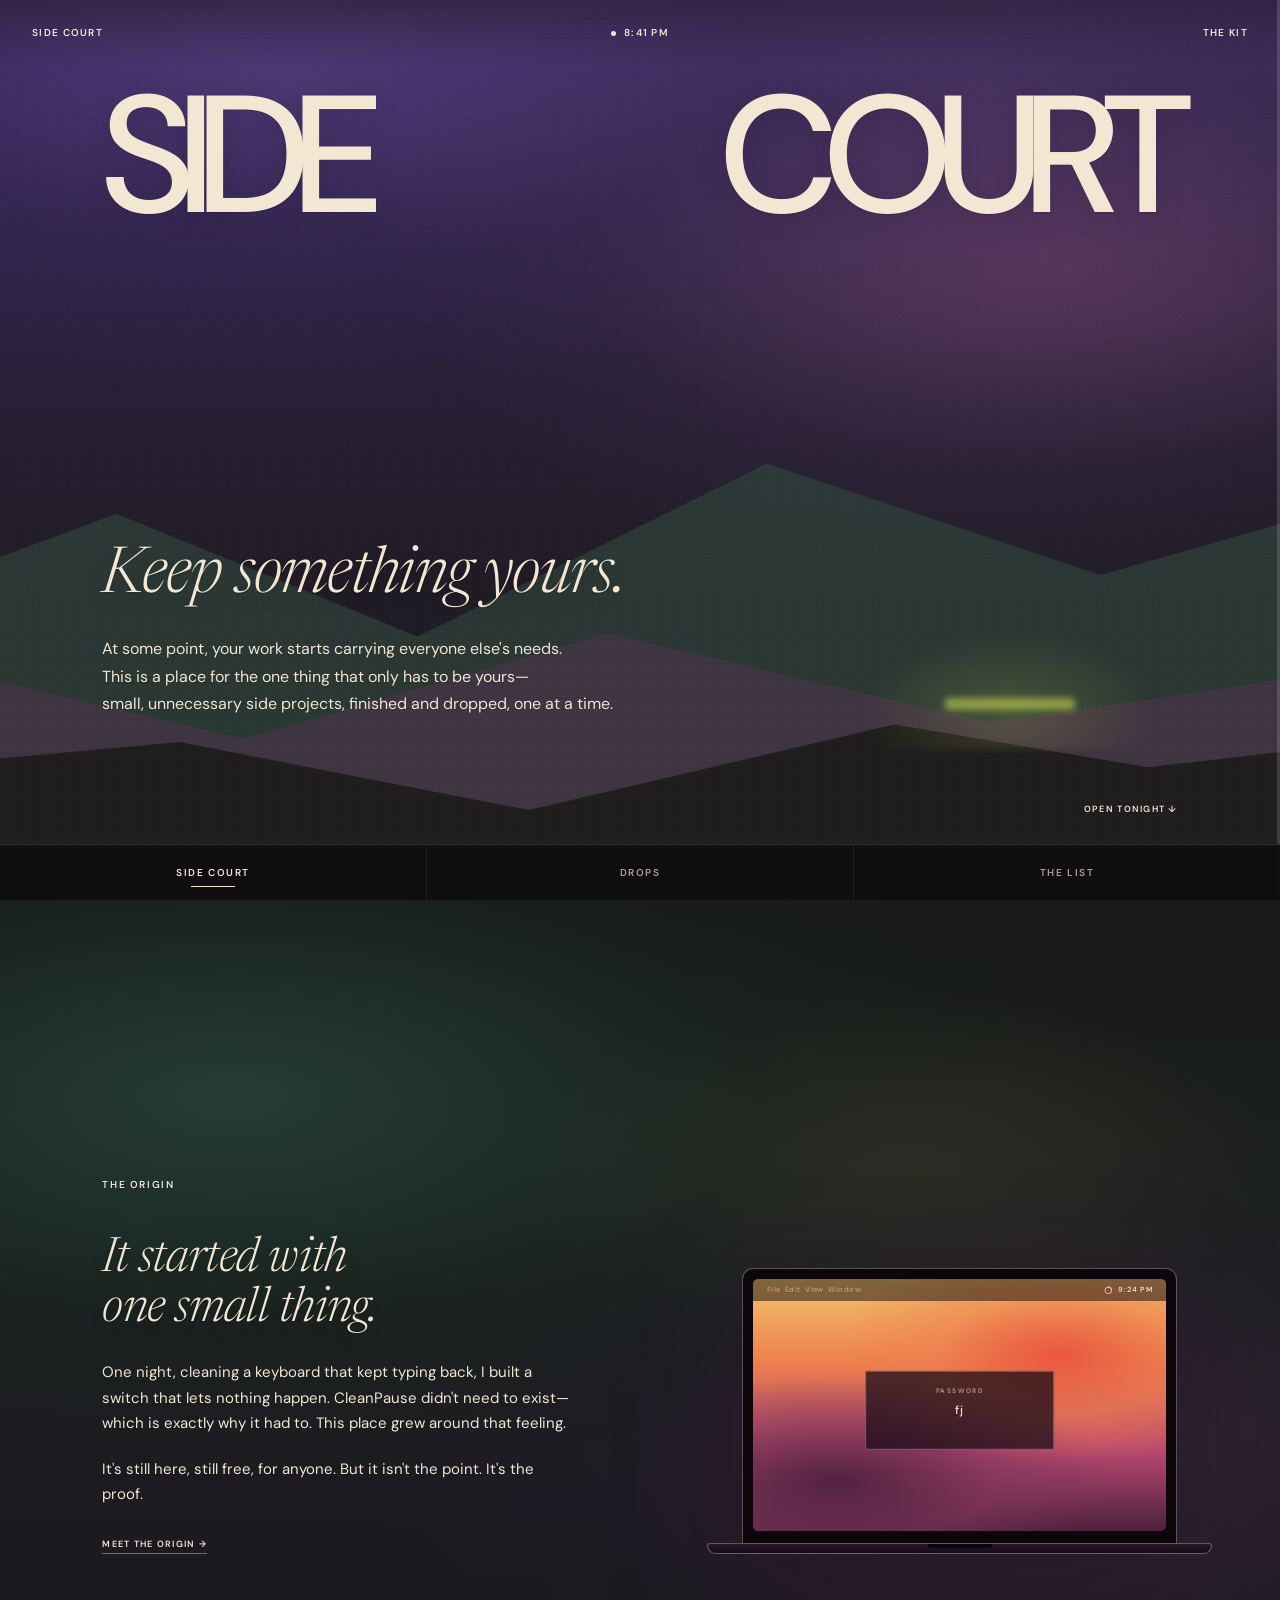
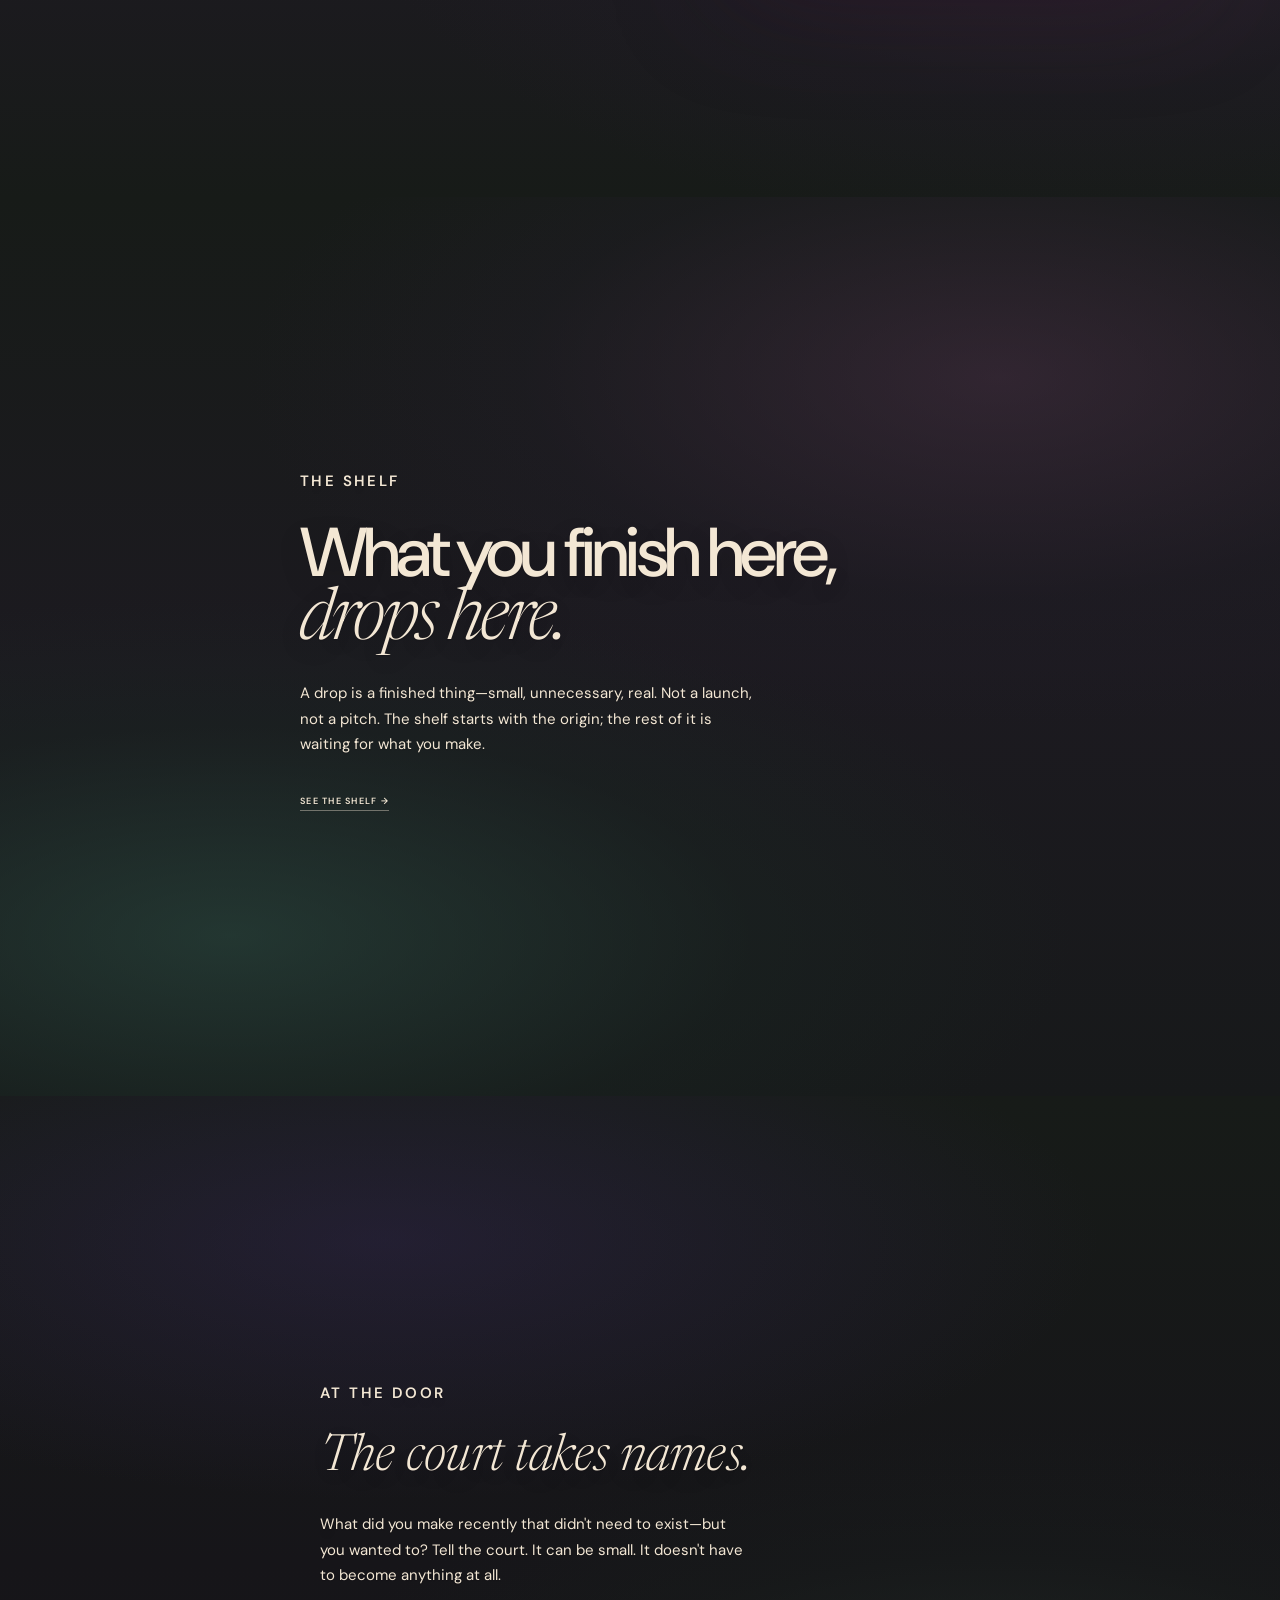
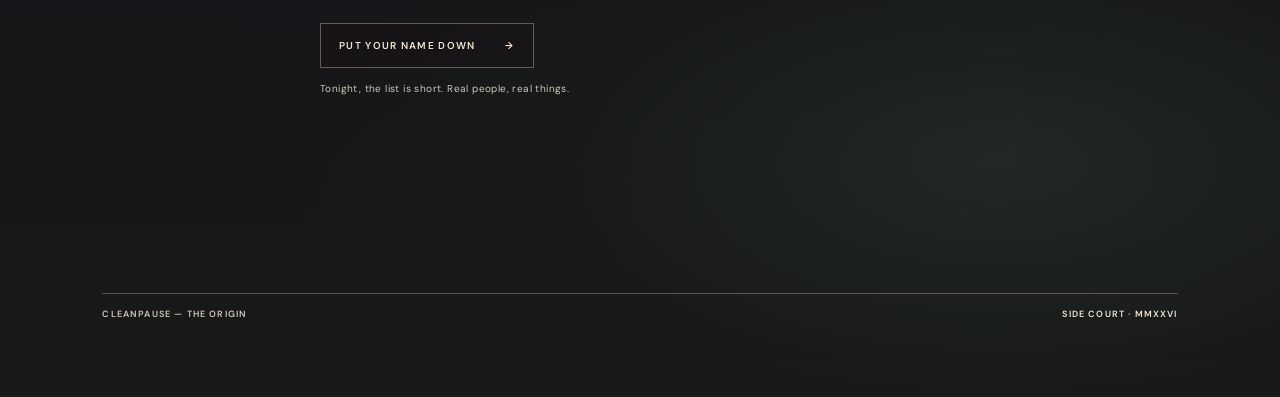
==== commit 75c10b4f: "feat: narrative home (origin/shelf/door), THE LIST replaces OPEN COURT, CleanPause reframed as the o" ====
--- a/index.html
+++ b/index.html
@@ -56,20 +56,18 @@
       <p class="gate-foot">OPEN TONIGHT ↓</p>
     </section>
 
-    <section class="scene h-drop" data-time="9:24 PM">
-      <p class="kicker">CURRENT DROP</p>
+    <section class="scene h-drop h-origin" data-time="9:24 PM">
+      <p class="kicker">THE ORIGIN</p>
       <div class="h-drop-inner">
         <div class="h-drop-left">
-          <a class="drop-card" href="drops/cleanpause/" style="position:static">
-            <span class="drop-black" aria-hidden="true"><span>DON'T<br>REACT.</span></span>
-            <p><small>DROP</small>CLEANPAUSE<br><em>by m1nga</em></p>
-          </a>
-          <p class="blurb">A cleaning mode for Mac. One click freezes the keyboard,
-             trackpad, and media keys while you wipe; hold the ring three seconds
-             to come back. Free, universal, half a megabyte.</p>
-          <a class="enter-drop" href="drops/cleanpause/">
-            <span>ENTER THE DROP</span><span aria-hidden="true">→</span>
-          </a>
+          <h2 class="origin-head">It started with<br>one small thing.</h2>
+          <p class="blurb">One night, cleaning a keyboard that kept typing back,
+             I built a switch that lets nothing happen. CleanPause didn't need
+             to exist—which is exactly why it had to. This place grew around
+             that feeling.</p>
+          <p class="blurb">It's still here, still free, for anyone.
+             But it isn't the point. It's the proof.</p>
+          <a class="text-link" href="drops/cleanpause/">MEET THE ORIGIN →</a>
         </div>
         <div class="mac mac--a" id="mac" role="img"
              aria-label="CleanPause on a MacBook: accidental gibberish while wiping, then Start Cleaning Mode in the menu bar, then the black Don't React screen, then Okay, I'm back.">
@@ -112,23 +110,33 @@
           <div class="mac-base"></div>
         </div>
       </div>
-      <a class="all-drops" href="drops/">ALL DROPS →</a>
     </section>
 
-    <section class="scene h-court" data-time="10:15 PM">
+    <section class="scene h-shelf" data-time="10:02 PM">
+      <div class="shelf-pitch">
+        <p class="kicker">THE SHELF</p>
+        <h2>What you finish here,<br><em>drops here.</em></h2>
+        <p>A drop is a finished thing—small, unnecessary, real.
+           Not a launch, not a pitch. The shelf starts with the origin;
+           the rest of it is waiting for what you make.</p>
+        <a class="text-link" href="drops/">SEE THE SHELF →</a>
+      </div>
+    </section>
+
+    <section class="scene h-court" data-time="10:45 PM">
       <div class="sc-court-inner">
-        <p class="kicker">THE COURT IS OPEN</p>
-        <h2>What did you make recently that didn't need to exist—but you wanted to?</h2>
-        <p>It can be small. It doesn't have to become a startup,
-           or anything at all. If you're keeping something yours,
-           step onto the court.</p>
-        <a class="court-write" href="open-court/">
-          <span>OPEN COURT</span><span aria-hidden="true">→</span>
+        <p class="kicker">AT THE DOOR</p>
+        <h2>The court takes names.</h2>
+        <p>What did you make recently that didn't need to exist—but you
+           wanted to? Tell the court. It can be small. It doesn't have
+           to become anything at all.</p>
+        <a class="court-write" href="list/">
+          <span>PUT YOUR NAME DOWN</span><span aria-hidden="true">→</span>
         </a>
-        <span class="court-small">Real people, real things. No feed, no numbers.</span>
+        <span class="court-small">Tonight, the list is short. Real people, real things.</span>
       </div>
       <footer class="sc-foot">
-        <a href="drops/cleanpause/">CLEANPAUSE — THE FIRST DROP</a>
+        <a href="drops/cleanpause/">CLEANPAUSE — THE ORIGIN</a>
         <span>SIDE COURT · MMXXVI</span>
       </footer>
     </section>
@@ -137,7 +145,7 @@
   <nav class="rail" aria-label="Site">
     <a href="./" aria-current="page">SIDE COURT</a>
     <a href="drops/">DROPS</a>
-    <a href="open-court/">OPEN COURT</a>
+    <a href="list/">THE LIST</a>
   </nav>
 
   <div class="progress" aria-hidden="true"><i id="progress-bar"></i></div>
--- a/assets/site.css
+++ b/assets/site.css
@@ -1279,11 +1279,10 @@
   width: clamp(360px, 34vw, 520px);
   flex-shrink: 0;
 }
-.all-drops {
+.text-link {
   position: relative;
   z-index: 4;
   width: max-content;
-  margin-top: 7vh;
   font-size: 9px;
   font-weight: 600;
   letter-spacing: .14em;
@@ -1292,7 +1291,51 @@
   padding-bottom: 3px;
   transition: border-color .3s ease;
 }
-.all-drops:hover { border-color: var(--ivory); }
+.text-link:hover { border-color: var(--ivory); }
+
+.h-origin .origin-head {
+  font-family: "Newsreader", Georgia, serif;
+  font-weight: 300;
+  font-style: italic;
+  font-size: clamp(30px, 3.8vw, 52px);
+  line-height: 1.02;
+  letter-spacing: -.015em;
+  margin-bottom: 26px;
+}
+.h-origin .h-drop-left { gap: 0; max-width: 470px; }
+.h-origin .blurb { margin-bottom: 20px; }
+.h-origin .text-link { margin-top: 10px; }
+
+.h-shelf {
+  min-height: 100svh;
+  display: grid;
+  place-items: center;
+  background:
+    radial-gradient(ellipse 64% 42% at 78% 20%, rgba(80,51,77,.44) 0%, rgba(35,29,42,.3) 58%, transparent 92%),
+    radial-gradient(ellipse 70% 40% at 18% 82%, rgba(41,72,62,.62) 0%, rgba(25,40,34,.36) 58%, transparent 94%),
+    linear-gradient(180deg, #171b18 0%, #1c1a20 52%, #17191a 100%);
+}
+.shelf-pitch {
+  position: relative;
+  z-index: 4;
+  width: min(680px, 84vw);
+  transform: translateY(-3vh);
+}
+.shelf-pitch .kicker { margin-bottom: 26px; }
+.shelf-pitch h2 {
+  font-size: clamp(38px, 5.4vw, 74px);
+  line-height: .92;
+  letter-spacing: -.055em;
+  font-weight: 500;
+  margin-bottom: 26px;
+}
+.shelf-pitch h2 em { font-size: 1.04em; }
+.shelf-pitch p {
+  font-size: clamp(13px, 1.3vw, 15px);
+  line-height: 1.7;
+  max-width: 460px;
+  margin-bottom: 30px;
+}
 
 .h-court {
   min-height: 100svh;
